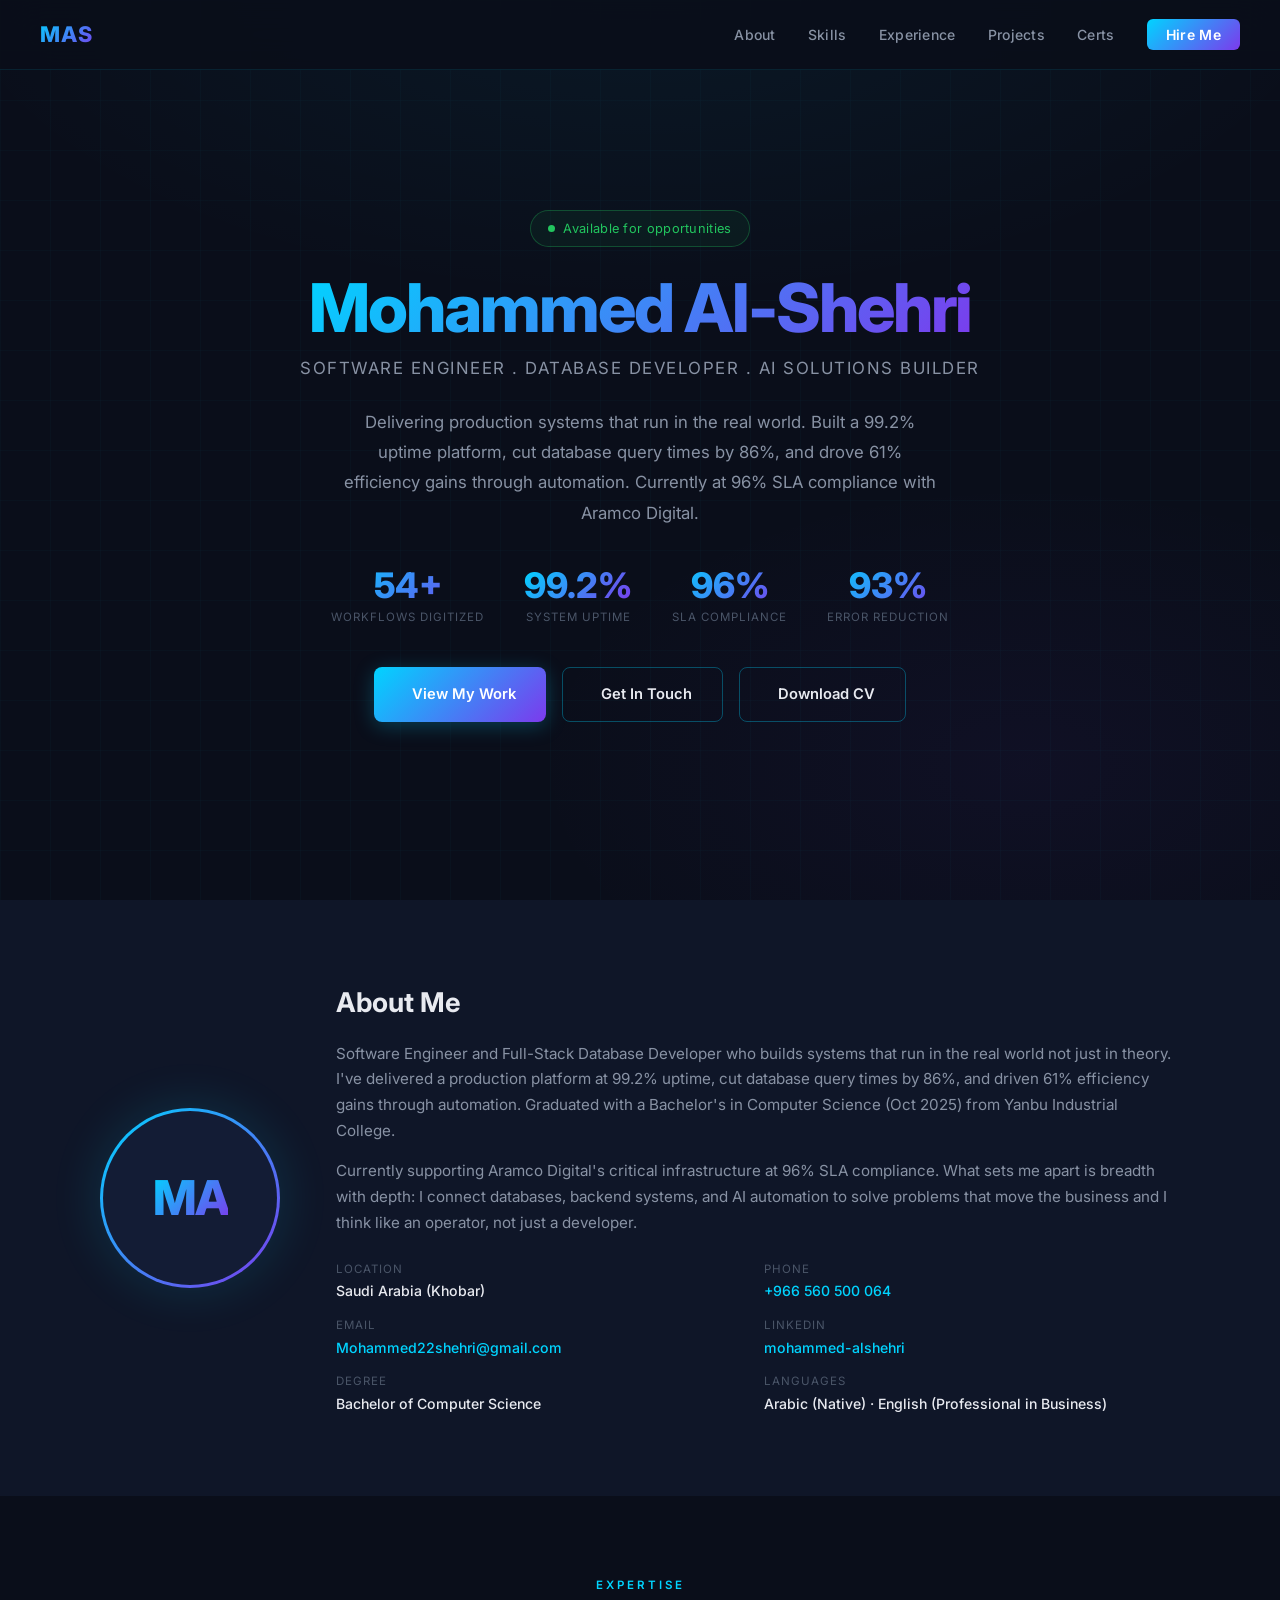
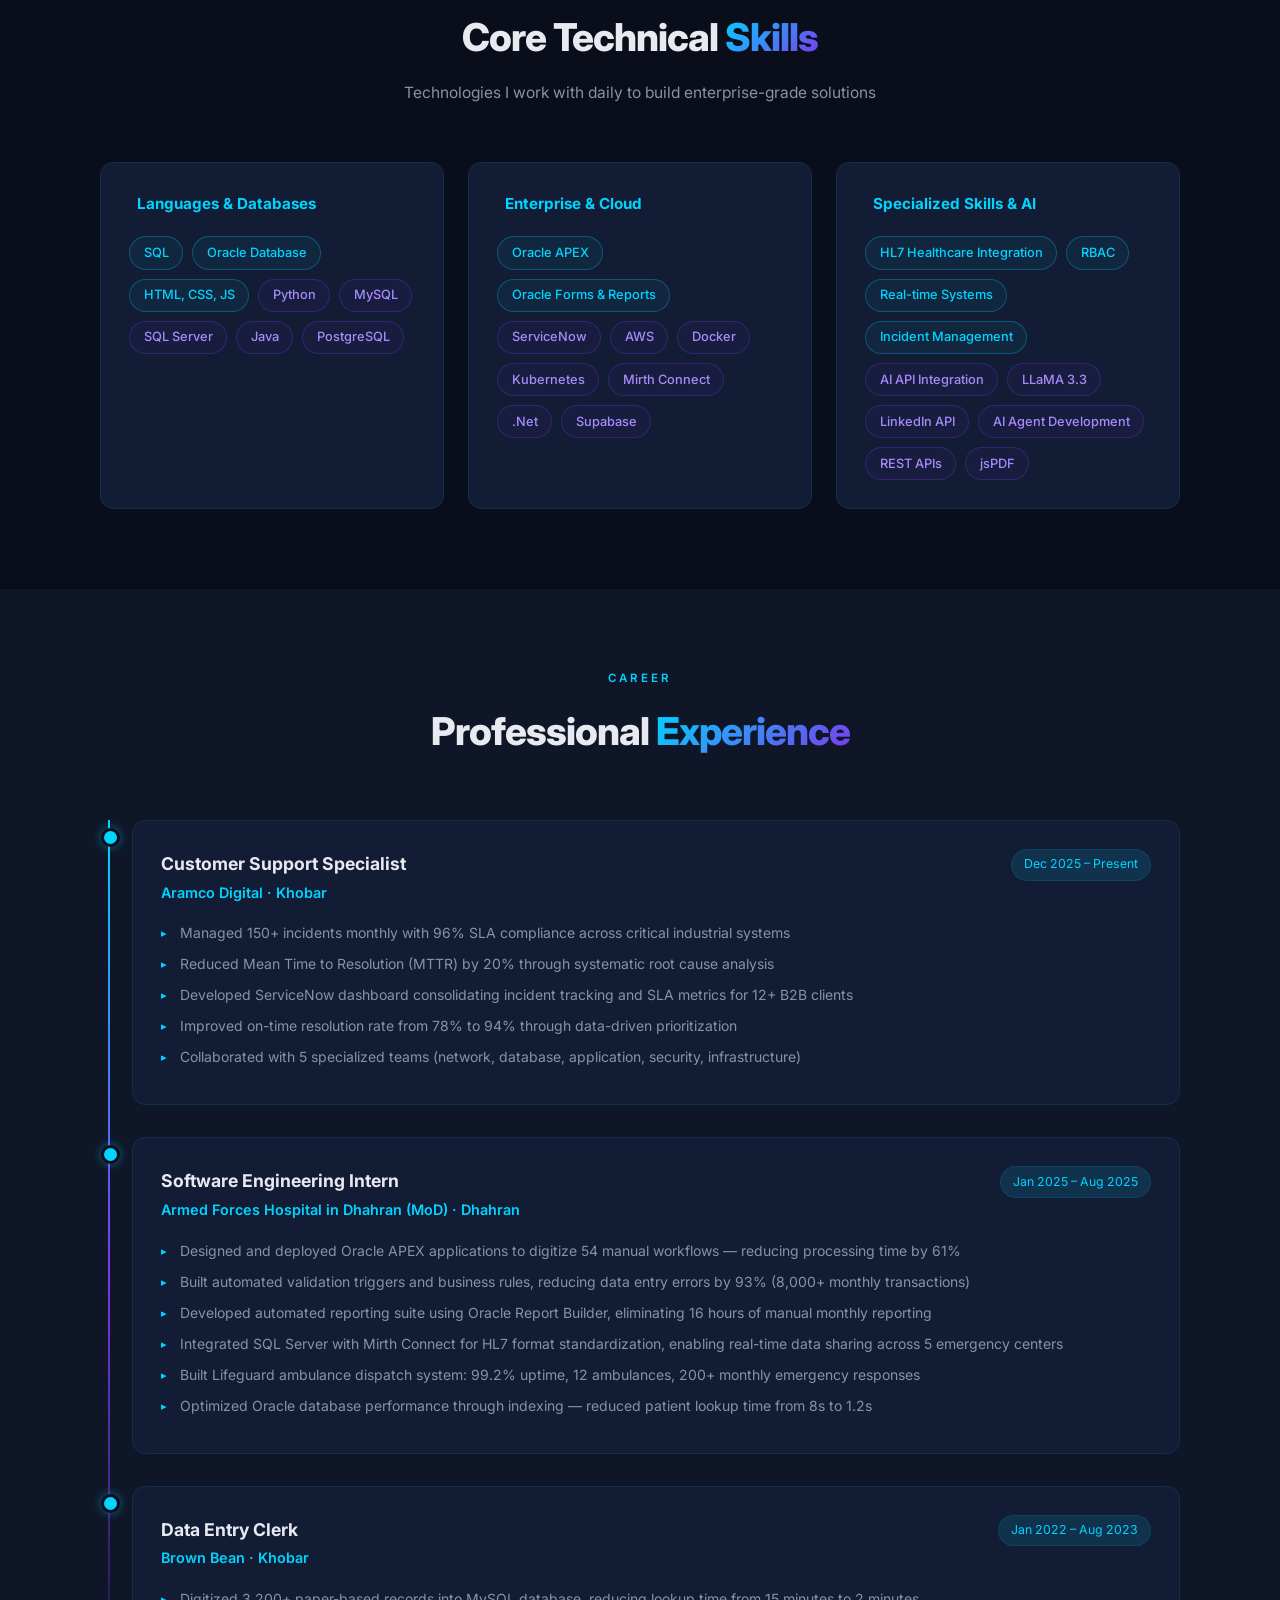
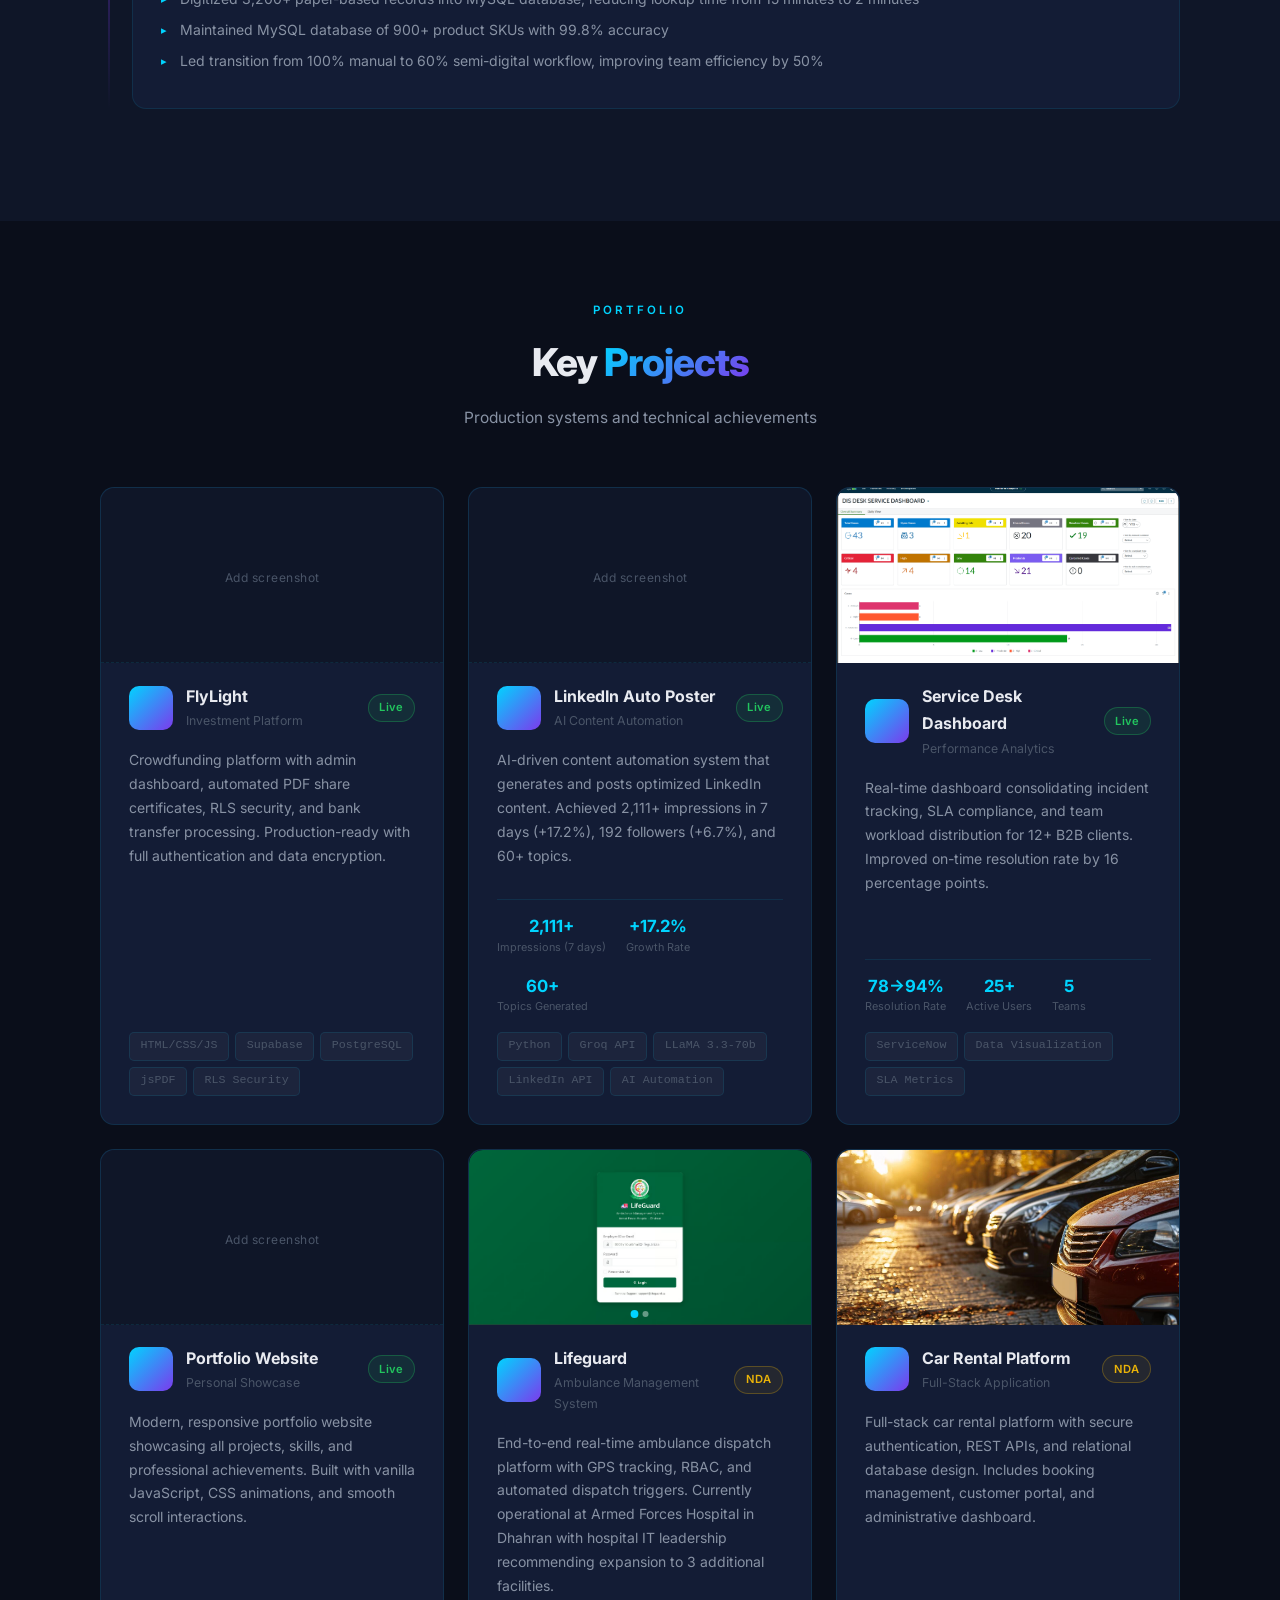
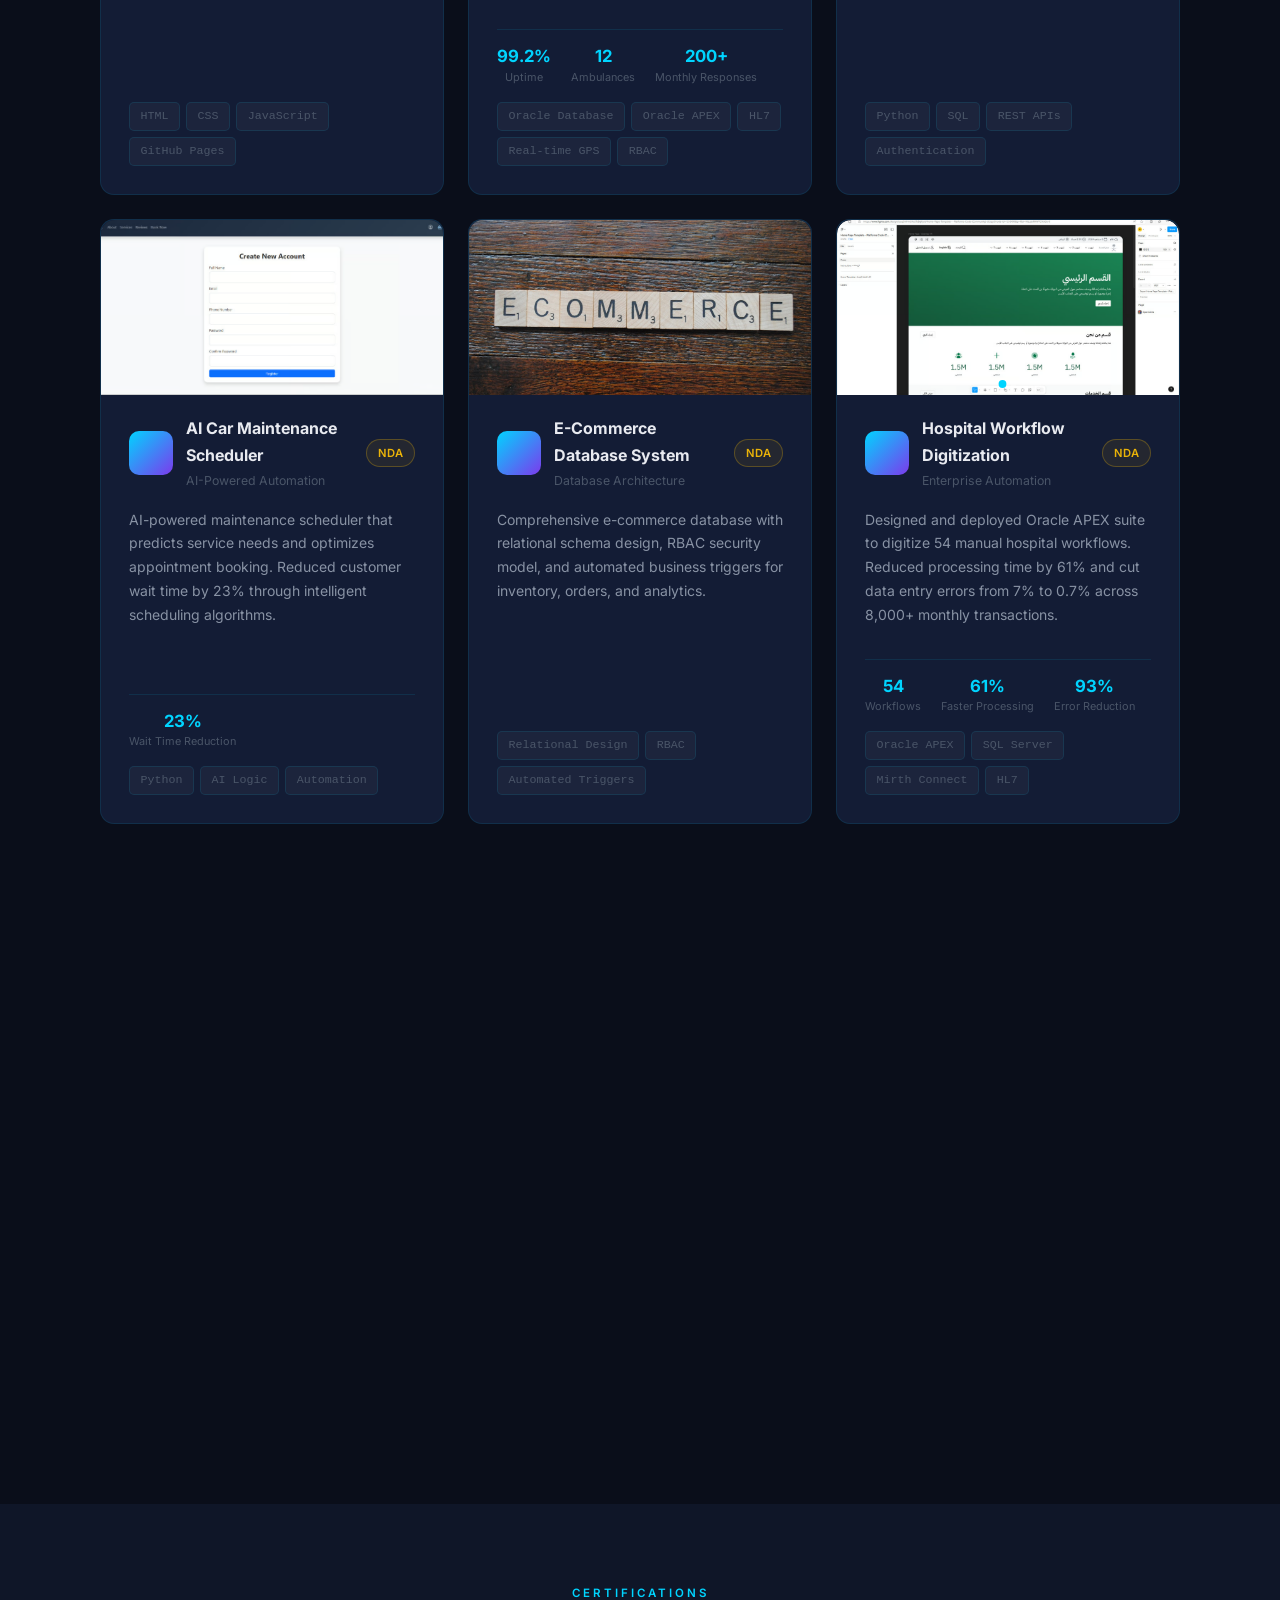
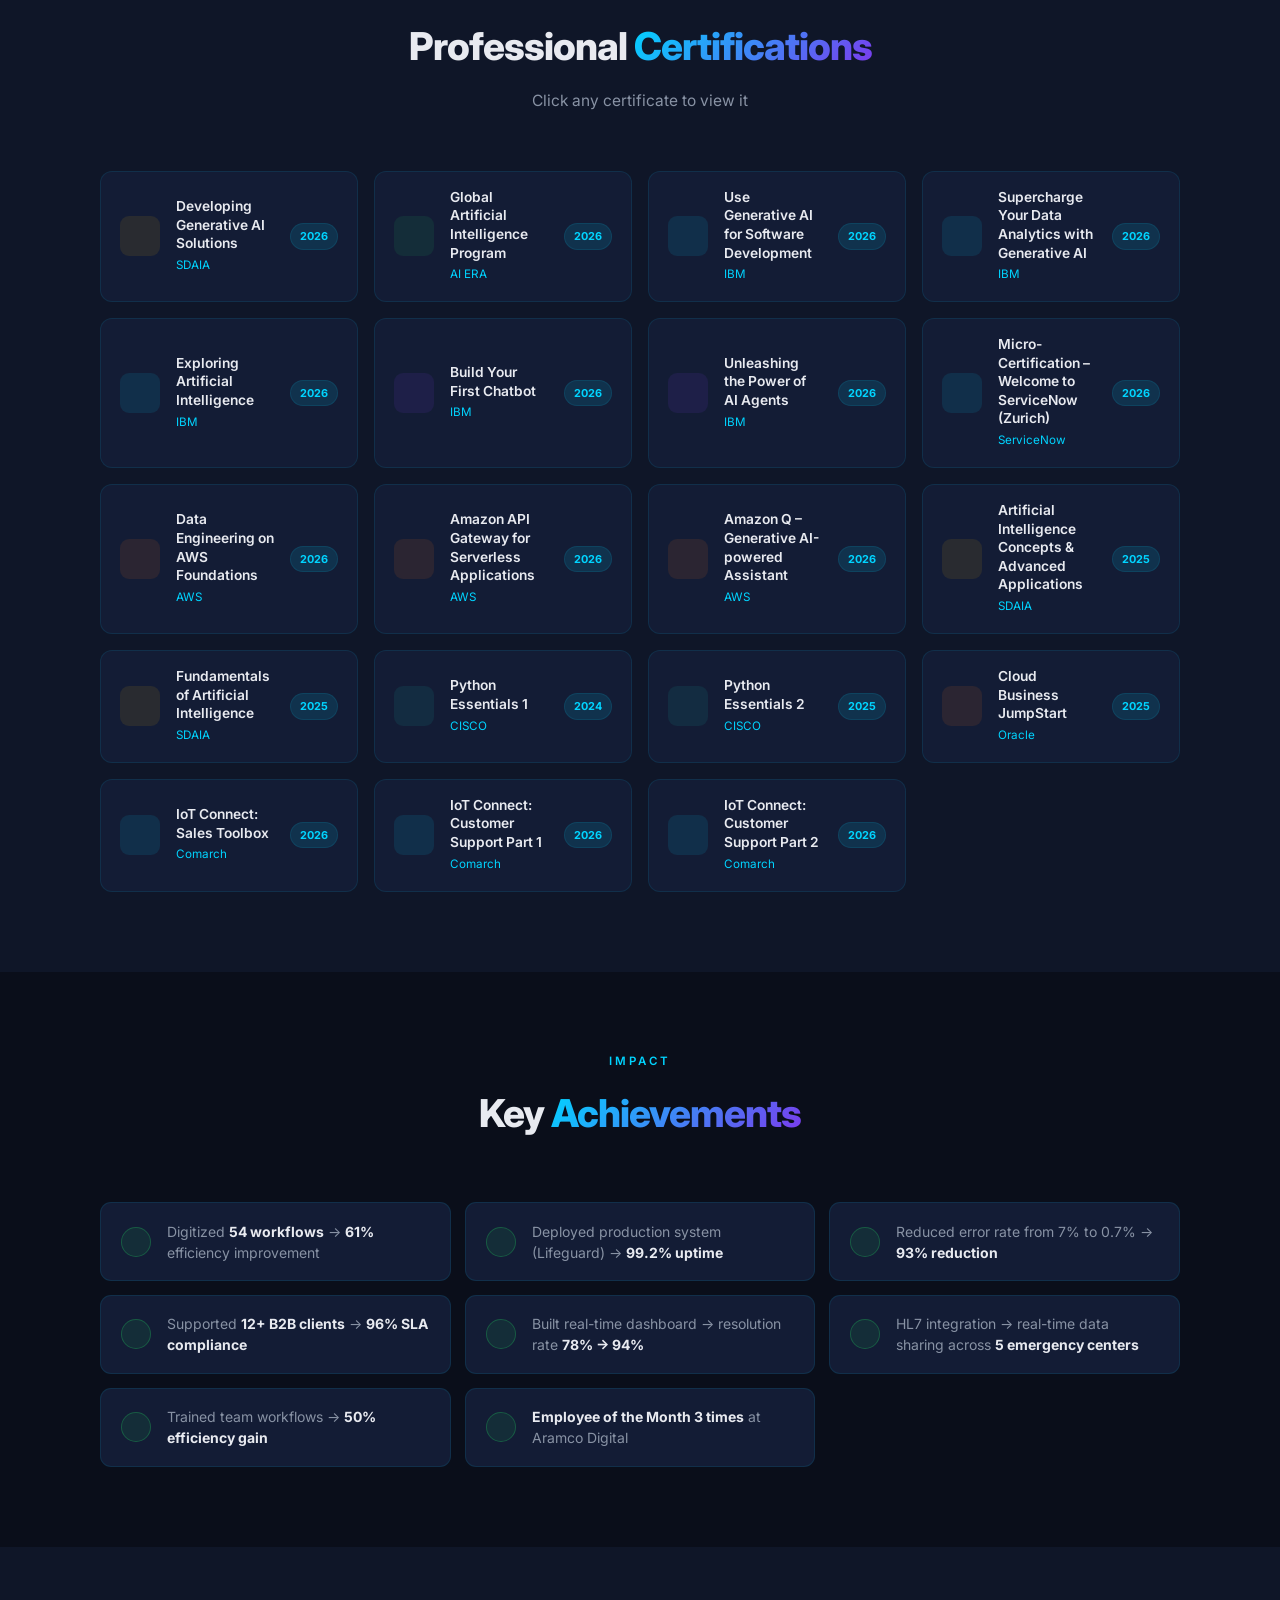
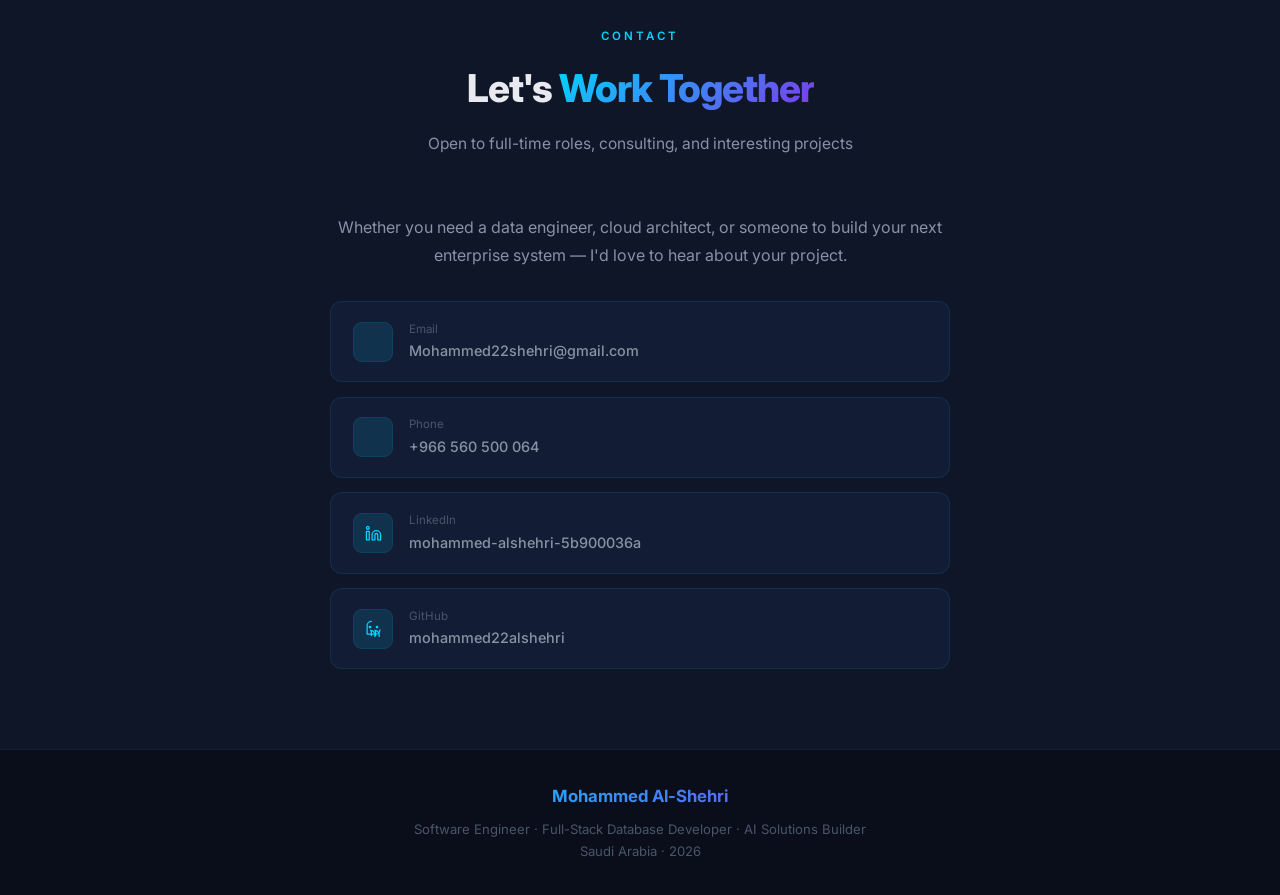
==== index.html @ 66ae87b2 "Add files via upload" ====
<!DOCTYPE html>
<html lang="en">
<head>
  <meta charset="UTF-8" />  
  <meta name="viewport" content="width=device-width, initial-scale=1" />
  <title>Mohammed Al-Shehri</title>
  <meta name="description" content="SOFTWARE ENGINEER & DATA SYSTEMS DEVELOPER, AI SOLUTIONS BUILDER, and enterprise automation. Based in Saudi Arabia." />
  <link rel="preconnect" href="https://fonts.googleapis.com" />
  <link rel="preconnect" href="https://fonts.gstatic.com" crossorigin />
  <link href="https://fonts.googleapis.com/css2?family=Inter:wght@400;500;600;700;800&display=swap" rel="stylesheet" />
  <link rel="stylesheet" href="style.css" />
</head>
<body>

<!-- ── Navigation ── -->
<nav>
  <span class="nav-logo">MAS</span>
  <ul class="nav-links">
    <li><a href="#about">About</a></li>
    <li><a href="#skills">Skills</a></li>
    <li><a href="#experience">Experience</a></li>
    <li><a href="#projects">Projects</a></li>
    <li><a href="#certifications">Certs</a></li>
    <li><a href="#contact" class="nav-cta">Hire Me</a></li>
  </ul>
  <div class="hamburger" aria-label="Menu">
    <span></span><span></span><span></span>
  </div>
</nav>

<!-- ── Hero ── -->
<section id="hero">
  <div class="hero-bg"></div>
  <div class="hero-grid"></div>
  <div class="hero-content">
    <div class="hero-badge">
      <span class="dot"></span>
      Available for opportunities
    </div>
    <h1 class="hero-name">Mohammed Al-Shehri</h1>
    <p class="hero-title">SOFTWARE ENGINEER . DATABASE DEVELOPER . AI SOLUTIONS BUILDER</p>
    <p class="hero-desc">
      Delivering production systems that run in the real world. Built a 99.2% uptime platform, cut database query times by 86%,
      and drove 61% efficiency gains through automation. Currently at 96% SLA compliance with Aramco Digital.
    </p>
    <div class="hero-stats">
      <div class="stat-item">
        <div class="stat-number" data-target="54" data-suffix="+">0</div>
        <div class="stat-label">Workflows Digitized</div>
      </div>
      <div class="stat-item">
        <div class="stat-number" data-target="99" data-suffix=".2%">0</div>
        <div class="stat-label">System Uptime</div>
      </div>
      <div class="stat-item">
        <div class="stat-number" data-target="96" data-suffix="%">0</div>
        <div class="stat-label">SLA Compliance</div>
      </div>
      <div class="stat-item">
        <div class="stat-number" data-target="93" data-suffix="%">0</div>
        <div class="stat-label">Error Reduction</div>
      </div>
    </div>
    <div class="hero-buttons">
      <a href="#projects" class="btn btn-primary">
        <i data-lucide="play"></i> View My Work
      </a>
      <a href="#contact" class="btn btn-secondary">
        <i data-lucide="mail"></i> Get In Touch
      </a>
      <a href="MOHAMMED_ABDULLAH_ALSHEHRI_CV.pdf" download class="btn btn-secondary">
        <i data-lucide="download"></i> Download CV
      </a>
    </div>
  </div>
</section>

<!-- ── About ── -->
<section id="about">
  <div class="container">
    <div class="about-grid fade-in">
      <div class="about-avatar">
        <div class="avatar-ring">
          <div class="avatar-inner">
            <span class="avatar-initials">MA</span>
          </div>
        </div>
      </div>
      <div class="about-text">
        <h3>About Me</h3>
        <p>
          Software Engineer and Full-Stack Database Developer who builds systems that run in the real world not just in theory.
          I've delivered a production platform at 99.2% uptime, cut database query times by 86%, and driven 61% efficiency gains through automation.
          Graduated with a Bachelor's in Computer Science (Oct 2025) from Yanbu Industrial College.
        </p>
        <p>
          Currently supporting Aramco Digital's critical infrastructure at 96% SLA compliance. What sets me apart is breadth with depth:
          I connect databases, backend systems, and AI automation to solve problems that move the business and I think like an operator, not just a developer.
        </p>
        <div class="about-info">
          <div class="info-item">
            <span class="info-label">Location</span>
            <span class="info-value">Saudi Arabia (Khobar)</span>
          </div>
          <div class="info-item">
            <span class="info-label">Phone</span>
            <span class="info-value"><a href="tel:+966560500064">+966 560 500 064</a></span>
          </div>
          <div class="info-item">
            <span class="info-label">Email</span>
            <span class="info-value"><a href="mailto:Mohammed22shehri@gmail.com">Mohammed22shehri@gmail.com</a></span>
          </div>
          <div class="info-item">
            <span class="info-label">LinkedIn</span>
            <span class="info-value">
              <a href="https://www.linkedin.com/in/mohammed-alshehri-5b900036a" target="_blank" rel="noopener">
                mohammed-alshehri
              </a>
            </span>
          </div>
          <div class="info-item">
            <span class="info-label">Degree</span>
            <span class="info-value">Bachelor of Computer Science</span>
          </div>
          <div class="info-item">
            <span class="info-label">Languages</span>
            <span class="info-value">Arabic (Native) · English (Professional in Business)</span>
          </div>
        </div>
      </div>
    </div>
  </div>
</section>

<!-- ── Skills ── -->
<section id="skills">
  <div class="container">
    <div class="section-header fade-in">
      <span class="section-tag">Expertise</span>
      <h2 class="section-title">Core Technical <span>Skills</span></h2>
      <p class="section-subtitle">Technologies I work with daily to build enterprise-grade solutions</p>
    </div>
    <div class="skills-grid">

      <div class="card fade-in">
        <div class="skill-category">
          <h4><i data-lucide="code-2"></i> Languages & Databases</h4>
          <div class="skill-tags">
            <span class="skill-tag advanced">SQL</span>
            <span class="skill-tag advanced">Oracle Database</span>
            <span class="skill-tag advanced">HTML, CSS, JS</span>
            <span class="skill-tag intermediate">Python</span>
            <span class="skill-tag intermediate">MySQL</span>
            <span class="skill-tag intermediate">SQL Server</span>
            <span class="skill-tag intermediate">Java</span>
            <span class="skill-tag intermediate">PostgreSQL</span>
          </div>
        </div>
      </div>

      <div class="card fade-in">
        <div class="skill-category">
          <h4><i data-lucide="cloud"></i> Enterprise & Cloud</h4>
          <div class="skill-tags">
            <span class="skill-tag advanced">Oracle APEX</span>
            <span class="skill-tag advanced">Oracle Forms & Reports</span>
            <span class="skill-tag intermediate">ServiceNow</span>
            <span class="skill-tag intermediate">AWS</span>
            <span class="skill-tag intermediate">Docker</span>
            <span class="skill-tag intermediate">Kubernetes</span>
            <span class="skill-tag intermediate">Mirth Connect</span>
            <span class="skill-tag intermediate">.Net</span>
            <span class="skill-tag intermediate">Supabase</span>
          </div>
        </div>
      </div>

      <div class="card fade-in">
        <div class="skill-category">
          <h4><i data-lucide="cpu"></i> Specialized Skills & AI</h4>
          <div class="skill-tags">
            <span class="skill-tag advanced">HL7 Healthcare Integration</span>
            <span class="skill-tag advanced">RBAC</span>
            <span class="skill-tag advanced">Real-time Systems</span>
            <span class="skill-tag advanced">Incident Management</span>
            <span class="skill-tag intermediate">AI API Integration</span>
            <span class="skill-tag intermediate">LLaMA 3.3</span>
            <span class="skill-tag intermediate">LinkedIn API</span>
            <span class="skill-tag intermediate">AI Agent Development</span>
            <span class="skill-tag intermediate">REST APIs</span>
            <span class="skill-tag intermediate">jsPDF</span>
          </div>
        </div>
      </div>

    </div>
  </div>
</section>

<!-- ── Experience ── -->
<section id="experience">
  <div class="container">
    <div class="section-header fade-in">
      <span class="section-tag">Career</span>
      <h2 class="section-title">Professional <span>Experience</span></h2>
    </div>
    <div class="timeline">

      <div class="timeline-item card fade-in">
        <div class="job-header">
          <div>
            <div class="job-title">Customer Support Specialist</div>
            <div class="job-company">Aramco Digital · Khobar</div>
          </div>
          <span class="job-period">Dec 2025 – Present</span>
        </div>
        <ul class="job-bullets">
          <li>Managed 150+ incidents monthly with 96% SLA compliance across critical industrial systems</li>
          <li>Reduced Mean Time to Resolution (MTTR) by 20% through systematic root cause analysis</li>
          <li>Developed ServiceNow dashboard consolidating incident tracking and SLA metrics for 12+ B2B clients</li>
          <li>Improved on-time resolution rate from 78% to 94% through data-driven prioritization</li>
          <li>Collaborated with 5 specialized teams (network, database, application, security, infrastructure)</li>
        </ul>
      </div>

      <div class="timeline-item card fade-in">
        <div class="job-header">
          <div>
            <div class="job-title">Software Engineering Intern</div>
            <div class="job-company">Armed Forces Hospital in Dhahran (MoD) · Dhahran</div>
          </div>
          <span class="job-period">Jan 2025 – Aug 2025</span>
        </div>
        <ul class="job-bullets">
          <li>Designed and deployed Oracle APEX applications to digitize 54 manual workflows — reducing processing time by 61%</li>
          <li>Built automated validation triggers and business rules, reducing data entry errors by 93% (8,000+ monthly transactions)</li>
          <li>Developed automated reporting suite using Oracle Report Builder, eliminating 16 hours of manual monthly reporting</li>
          <li>Integrated SQL Server with Mirth Connect for HL7 format standardization, enabling real-time data sharing across 5 emergency centers</li>
          <li>Built Lifeguard ambulance dispatch system: 99.2% uptime, 12 ambulances, 200+ monthly emergency responses</li>
          <li>Optimized Oracle database performance through indexing — reduced patient lookup time from 8s to 1.2s</li>
        </ul>
      </div>

      <div class="timeline-item card fade-in">
        <div class="job-header">
          <div>
            <div class="job-title">Data Entry Clerk</div>
            <div class="job-company">Brown Bean · Khobar</div>
          </div>
          <span class="job-period">Jan 2022 – Aug 2023</span>
        </div>
        <ul class="job-bullets">
          <li>Digitized 3,200+ paper-based records into MySQL database, reducing lookup time from 15 minutes to 2 minutes</li>
          <li>Maintained MySQL database of 900+ product SKUs with 99.8% accuracy</li>
          <li>Led transition from 100% manual to 60% semi-digital workflow, improving team efficiency by 50%</li>
        </ul>
      </div>

    </div>
  </div>
</section>

<!-- ── Projects ── -->
<section id="projects">
  <div class="container">
    <div class="section-header fade-in">
      <span class="section-tag">Portfolio</span>
      <h2 class="section-title">Key <span>Projects</span></h2>
      <p class="section-subtitle">Production systems and technical achievements</p>
    </div>
    <div class="projects-grid">

      <div class="card project-card fade-in">
        <div class="project-img-area" data-img="images/projects/flylight.jpg" data-title="FlyLight – Investment Platform">
          <img src="images/projects/flylight.jpg" alt="FlyLight Platform" class="project-img" onerror="this.style.display='none'" />
          <div class="project-img-placeholder"><i data-lucide="image"></i><span>Add screenshot</span></div>
        </div>
        <div class="project-header">
          <div class="project-icon">
            <i data-lucide="trending-up"></i>
          </div>
          <div>
            <div class="project-name">FlyLight</div>
            <div class="project-sub">Investment Platform</div>
          </div>
          <span class="project-status status-live">Live</span>
        </div>
        <p class="project-desc">
          Crowdfunding platform with admin dashboard, automated PDF share certificates, RLS security,
          and bank transfer processing. Production-ready with full authentication and data encryption.
        </p>
        <div class="project-tech" style="margin-top:auto;padding-top:1rem">
          <span class="tech-tag">HTML/CSS/JS</span>
          <span class="tech-tag">Supabase</span>
          <span class="tech-tag">PostgreSQL</span>
          <span class="tech-tag">jsPDF</span>
          <span class="tech-tag">RLS Security</span>
        </div>
      </div>

      <div class="card project-card fade-in">
        <div class="project-img-area" data-img="images/projects/linkedin-poster.jpg" data-title="LinkedIn Auto Poster">
          <img src="images/projects/linkedin-poster.jpg" alt="LinkedIn Auto Poster" class="project-img" onerror="this.style.display='none'" />
          <div class="project-img-placeholder"><i data-lucide="image"></i><span>Add screenshot</span></div>
        </div>
        <div class="project-header">
          <div class="project-icon">
            <i data-lucide="zap"></i>
          </div>
          <div>
            <div class="project-name">LinkedIn Auto Poster</div>
            <div class="project-sub">AI Content Automation</div>
          </div>
          <span class="project-status status-live">Live</span>
        </div>
        <p class="project-desc">
          AI-driven content automation system that generates and posts optimized LinkedIn content.
          Achieved 2,111+ impressions in 7 days (+17.2%), 192 followers (+6.7%), and 60+ topics.
        </p>
        <div class="project-metrics">
          <div class="metric">
            <div class="metric-value">2,111+</div>
            <div class="metric-label">Impressions (7 days)</div>
          </div>
          <div class="metric">
            <div class="metric-value">+17.2%</div>
            <div class="metric-label">Growth Rate</div>
          </div>
          <div class="metric">
            <div class="metric-value">60+</div>
            <div class="metric-label">Topics Generated</div>
          </div>
        </div>
        <div class="project-tech">
          <span class="tech-tag">Python</span>
          <span class="tech-tag">Groq API</span>
          <span class="tech-tag">LLaMA 3.3-70b</span>
          <span class="tech-tag">LinkedIn API</span>
          <span class="tech-tag">AI Automation</span>
        </div>
      </div>

      <div class="card project-card fade-in">
        <div class="project-img-area" data-img="images/projects/servicenow.a83e1895.png" data-title="Service Desk Dashboard – Performance Analytics">
          <img src="images/projects/servicenow.a83e1895.png" alt="Service Desk Dashboard" class="project-img" onerror="this.style.display='none'" />
          <div class="project-img-placeholder"><i data-lucide="image"></i><span>Add screenshot</span></div>
        </div>
        <div class="project-header">
          <div class="project-icon">
            <i data-lucide="bar-chart-2"></i>
          </div>
          <div>
            <div class="project-name">Service Desk Dashboard</div>
            <div class="project-sub">Performance Analytics</div>
          </div>
          <span class="project-status status-live">Live</span>
        </div>
        <p class="project-desc">
          Real-time dashboard consolidating incident tracking, SLA compliance, and team workload
          distribution for 12+ B2B clients. Improved on-time resolution rate by 16 percentage points.
        </p>
        <div class="project-metrics">
          <div class="metric">
            <div class="metric-value">78→94%</div>
            <div class="metric-label">Resolution Rate</div>
          </div>
          <div class="metric">
            <div class="metric-value">25+</div>
            <div class="metric-label">Active Users</div>
          </div>
          <div class="metric">
            <div class="metric-value">5</div>
            <div class="metric-label">Teams</div>
          </div>
        </div>
        <div class="project-tech">
          <span class="tech-tag">ServiceNow</span>
          <span class="tech-tag">Data Visualization</span>
          <span class="tech-tag">SLA Metrics</span>
        </div>
      </div>

      <div class="card project-card fade-in">
        <div class="project-img-area" data-img="images/projects/portfolio.jpg" data-title="Portfolio Website">
          <img src="images/projects/portfolio.jpg" alt="Portfolio Website" class="project-img" onerror="this.style.display='none'" />
          <div class="project-img-placeholder"><i data-lucide="image"></i><span>Add screenshot</span></div>
        </div>
        <div class="project-header">
          <div class="project-icon">
            <i data-lucide="globe"></i>
          </div>
          <div>
            <div class="project-name">Portfolio Website</div>
            <div class="project-sub">Personal Showcase</div>
          </div>
          <span class="project-status status-live">Live</span>
        </div>
        <p class="project-desc">
          Modern, responsive portfolio website showcasing all projects, skills, and professional achievements.
          Built with vanilla JavaScript, CSS animations, and smooth scroll interactions.
        </p>
        <div class="project-tech" style="margin-top:auto;padding-top:1rem">
          <span class="tech-tag">HTML</span>
          <span class="tech-tag">CSS</span>
          <span class="tech-tag">JavaScript</span>
          <span class="tech-tag">GitHub Pages</span>
        </div>
      </div>

      <div class="card project-card fade-in">
  <div class="project-img-area" data-title="Lifeguard – Ambulance Management System">
    <div class="custom-carousel">
      <div class="cc-track">
        <div class="cc-slide active"><img src="images/projects/1.1.25841b19.png" class="project-img" alt="Lifeguard Screenshot 1" /></div>
        <div class="cc-slide"><img src="images/projects/1.2.7652b77e.png" class="project-img" alt="Lifeguard Screenshot 2" /></div>
      </div>
      <button class="cc-btn cc-prev"><i data-lucide="chevron-left"></i></button>
      <button class="cc-btn cc-next"><i data-lucide="chevron-right"></i></button>
      <div class="cc-dots">
        <button class="cc-dot active"></button>
        <button class="cc-dot"></button>
      </div>
    </div>
    <div class="project-img-placeholder"><i data-lucide="image"></i><span>Add screenshot</span></div>
  </div>
  
  <div class="project-header">
    <div class="project-icon">
      <i data-lucide="activity"></i>
    </div>
    <div>
      <div class="project-name">Lifeguard</div>
      <div class="project-sub">Ambulance Management System</div>
    </div>
    <span class="project-status status-nda">NDA</span>
  </div>
  <p class="project-desc">
          End-to-end real-time ambulance dispatch platform with GPS tracking, RBAC, and automated
          dispatch triggers. Currently operational at Armed Forces Hospital in Dhahran with
          hospital IT leadership recommending expansion to 3 additional facilities.
        </p>
        <div class="project-metrics">
          <div class="metric">
            <div class="metric-value">99.2%</div>
            <div class="metric-label">Uptime</div>
          </div>
          <div class="metric">
            <div class="metric-value">12</div>
            <div class="metric-label">Ambulances</div>
          </div>
          <div class="metric">
            <div class="metric-value">200+</div>
            <div class="metric-label">Monthly Responses</div>
          </div>
        </div>
        <div class="project-tech">
          <span class="tech-tag">Oracle Database</span>
          <span class="tech-tag">Oracle APEX</span>
          <span class="tech-tag">HL7</span>
          <span class="tech-tag">Real-time GPS</span>
          <span class="tech-tag">RBAC</span>
        </div>
      </div>

      <div class="card project-card fade-in">
        <div class="project-img-area" data-img="images/projects/Car-Rentel.jpg" data-title="Car Rental Platform – Full-Stack Application">
          <img src="images/projects/Car-Rentel.jpg" alt="Car Rental Platform" class="project-img" onerror="this.style.display='none'" />
          <div class="project-img-placeholder"><i data-lucide="image"></i><span>Add screenshot</span></div>
        </div>
        <div class="project-header">
          <div class="project-icon">
            <i data-lucide="car"></i>
          </div>
          <div>
            <div class="project-name">Car Rental Platform</div>
            <div class="project-sub">Full-Stack Application</div>
          </div>
          <span class="project-status status-nda">NDA</span>
        </div>
        <p class="project-desc">
          Full-stack car rental platform with secure authentication, REST APIs, and relational
          database design. Includes booking management, customer portal, and administrative dashboard.
        </p>
        <div class="project-tech" style="margin-top:auto;padding-top:1rem">
          <span class="tech-tag">Python</span>
          <span class="tech-tag">SQL</span>
          <span class="tech-tag">REST APIs</span>
          <span class="tech-tag">Authentication</span>
        </div>
      </div>

      <div class="card project-card fade-in">
        <div class="project-img-area" data-img="images/projects/2.1.12d91260.png" data-title="AI Car Maintenance Scheduler – AI-Powered Automation">
          <img src="images/projects/2.1.12d91260.png" alt="AI Maintenance Scheduler" class="project-img" onerror="this.style.display='none'" />
          <div class="project-img-placeholder"><i data-lucide="image"></i><span>Add screenshot</span></div>
        </div>
        <div class="project-header">
          <div class="project-icon">
            <i data-lucide="bot"></i>
          </div>
          <div>
            <div class="project-name">AI Car Maintenance Scheduler</div>
            <div class="project-sub">AI-Powered Automation</div>
          </div>
          <span class="project-status status-nda">NDA</span>
        </div>
        <p class="project-desc">
          AI-powered maintenance scheduler that predicts service needs and optimizes appointment
          booking. Reduced customer wait time by 23% through intelligent scheduling algorithms.
        </p>
        <div class="project-metrics">
          <div class="metric">
            <div class="metric-value">23%</div>
            <div class="metric-label">Wait Time Reduction</div>
          </div>
        </div>
        <div class="project-tech">
          <span class="tech-tag">Python</span>
          <span class="tech-tag">AI Logic</span>
          <span class="tech-tag">Automation</span>
        </div>
      </div>

      <div class="card project-card fade-in">
        <div class="project-img-area" data-img="images/projects/photo-1657812159103-1b2a52a7f5e8.jpg" data-title="E-Commerce Database System – Database Architecture">
          <img src="images/projects/photo-1657812159103-1b2a52a7f5e8.jpg" alt="E-Commerce Database" class="project-img" onerror="this.style.display='none'" />
          <div class="project-img-placeholder"><i data-lucide="image"></i><span>Add screenshot</span></div>
        </div>
        <div class="project-header">
          <div class="project-icon">
            <i data-lucide="shopping-cart"></i>
          </div>
          <div>
            <div class="project-name">E-Commerce Database System</div>
            <div class="project-sub">Database Architecture</div>
          </div>
          <span class="project-status status-nda">NDA</span>
        </div>
        <p class="project-desc">
          Comprehensive e-commerce database with relational schema design, RBAC security model,
          and automated business triggers for inventory, orders, and analytics.
        </p>
        <div class="project-tech" style="margin-top:auto;padding-top:1rem">
          <span class="tech-tag">Relational Design</span>
          <span class="tech-tag">RBAC</span>
          <span class="tech-tag">Automated Triggers</span>
        </div>
      </div>

    <div class="card project-card fade-in">
  <div class="project-img-area" data-title="Hospital Workflow Digitization – Enterprise Automation">
    <div class="custom-carousel">
      <div class="cc-track">
        <div class="cc-slide active"><img src="images/projects/3.1.4cc5a26f.png" class="project-img" alt="Hospital Workflow 1" /></div>
        <div class="cc-slide"><img src="images/projects/3.2.47140146.png" class="project-img" alt="Hospital Workflow 2" /></div>
      </div>
      <button class="cc-btn cc-prev"><i data-lucide="chevron-left"></i></button>
      <button class="cc-btn cc-next"><i data-lucide="chevron-right"></i></button>
      <div class="cc-dots">
        <button class="cc-dot active"></button>
        <button class="cc-dot"></button>
      </div>
    </div>
    <div class="project-img-placeholder"><i data-lucide="image"></i><span>Add screenshot</span></div>
  </div>
  
  <div class="project-header">
    <div class="project-icon">
      <i data-lucide="building-2"></i>
    </div>
    <div>
      <div class="project-name">Hospital Workflow Digitization</div>
      <div class="project-sub">Enterprise Automation</div>
    </div>
    <span class="project-status status-nda">NDA</span>
  </div>
  
  <p class="project-desc">
    Designed and deployed Oracle APEX suite to digitize 54 manual hospital workflows.
    Reduced processing time by 61% and cut data entry errors from 7% to 0.7% across
    8,000+ monthly transactions.
  </p>
  
  <div class="project-metrics">
    <div class="metric">
      <div class="metric-value">54</div>
      <div class="metric-label">Workflows</div>
    </div>
    <div class="metric">
      <div class="metric-value">61%</div>
      <div class="metric-label">Faster Processing</div>
    </div>
    <div class="metric">
      <div class="metric-value">93%</div>
      <div class="metric-label">Error Reduction</div>
    </div>
  </div>
  
  <div class="project-tech">
    <span class="tech-tag">Oracle APEX</span>
    <span class="tech-tag">SQL Server</span>
    <span class="tech-tag">Mirth Connect</span>
    <span class="tech-tag">HL7</span>
  </div>
</div>

    </div>
  </div>
</section>

<!-- ── Education ── -->
<section id="education">
  <div class="container">
    <div class="section-header fade-in">
      <span class="section-tag">Education</span>
      <h2 class="section-title">Academic <span>Background</span></h2>
    </div>
    <div class="card fade-in edu-card">
      <div class="edu-header">
        <div class="edu-icon">
          <i data-lucide="graduation-cap"></i>
        </div>
        <div>
          <div class="edu-title">Bachelor of Computer Science</div>
          <div class="edu-school">Yanbu Industrial College</div>
          <div class="edu-date">Yanbu · Graduated October 2025</div>
        </div>
      </div>
      <div class="edu-courses">
        <div class="edu-courses-label">Relevant Coursework</div>
        <div class="skill-tags">
          <span class="skill-tag">Database Design</span>
          <span class="skill-tag">Software Engineering</span>
          <span class="skill-tag">Data Structures & Algorithms</span>
          <span class="skill-tag">Cloud Computing</span>
        </div>
      </div>
    </div>
  </div>
</section>

<!-- ── Certifications ── -->
<section id="certifications">
  <div class="container">
    <div class="section-header fade-in">
      <span class="section-tag">Certifications</span>
      <h2 class="section-title">Professional <span>Certifications</span></h2>
      <p class="section-subtitle">Click any certificate to view it</p>
    </div>
    <div class="cert-grid">

      <div class="cert-item fade-in" data-img="images/certs/sdaia-gen-ai.jpg" data-title="Developing Generative AI Solutions" data-issuer="SDAIA · 2026">
        <div class="cert-icon cert-yellow"><i data-lucide="sparkles"></i></div>
        <div class="cert-body">
          <div class="cert-name">Developing Generative AI Solutions</div>
          <div class="cert-issuer">SDAIA</div>
        </div>
        <span class="cert-year">2026</span>
      </div>

      <div class="cert-item fade-in" data-img="images/certs/ai-era.jpg" data-title="Global Artificial Intelligence Program" data-issuer="AI ERA · 2026">
        <div class="cert-icon cert-green"><i data-lucide="globe"></i></div>
        <div class="cert-body">
          <div class="cert-name">Global Artificial Intelligence Program</div>
          <div class="cert-issuer">AI ERA</div>
        </div>
        <span class="cert-year">2026</span>
      </div>

      <div class="cert-item fade-in" data-img="images/certs/ibm-gen-ai-dev.jpg" data-title="Use Generative AI for Software Development" data-issuer="IBM · 2026">
        <div class="cert-icon cert-blue"><i data-lucide="cpu"></i></div>
        <div class="cert-body">
          <div class="cert-name">Use Generative AI for Software Development</div>
          <div class="cert-issuer">IBM</div>
        </div>
        <span class="cert-year">2026</span>
      </div>

      <div class="cert-item fade-in" data-img="images/certs/ibm-data-analytics.jpg" data-title="Supercharge Your Data Analytics with Generative AI" data-issuer="IBM · 2026">
        <div class="cert-icon cert-blue"><i data-lucide="bar-chart-2"></i></div>
        <div class="cert-body">
          <div class="cert-name">Supercharge Your Data Analytics with Generative AI</div>
          <div class="cert-issuer">IBM</div>
        </div>
        <span class="cert-year">2026</span>
      </div>

      <div class="cert-item fade-in" data-img="images/certs/ibm-exploring-ai.jpg" data-title="Exploring Artificial Intelligence" data-issuer="IBM · 2026">
        <div class="cert-icon cert-blue"><i data-lucide="compass"></i></div>
        <div class="cert-body">
          <div class="cert-name">Exploring Artificial Intelligence</div>
          <div class="cert-issuer">IBM</div>
        </div>
        <span class="cert-year">2026</span>
      </div>

      <div class="cert-item fade-in" data-img="images/certs/ibm-chatbot.jpg" data-title="Build Your First Chatbot" data-issuer="IBM · 2026">
        <div class="cert-icon cert-purple"><i data-lucide="message-square"></i></div>
        <div class="cert-body">
          <div class="cert-name">Build Your First Chatbot</div>
          <div class="cert-issuer">IBM</div>
        </div>
        <span class="cert-year">2026</span>
      </div>

      <div class="cert-item fade-in" data-img="images/certs/ibm-ai-agents.jpg" data-title="Unleashing the Power of AI Agents" data-issuer="IBM · 2026">
        <div class="cert-icon cert-purple"><i data-lucide="bot"></i></div>
        <div class="cert-body">
          <div class="cert-name">Unleashing the Power of AI Agents</div>
          <div class="cert-issuer">IBM</div>
        </div>
        <span class="cert-year">2026</span>
      </div>

      <div class="cert-item fade-in" data-img="images/certs/servicenow.jpg" data-title="Welcome to ServiceNow (Zurich)" data-issuer="ServiceNow · 2026">
        <div class="cert-icon cert-blue"><i data-lucide="headphones"></i></div>
        <div class="cert-body">
          <div class="cert-name">Micro-Certification – Welcome to ServiceNow (Zurich)</div>
          <div class="cert-issuer">ServiceNow</div>
        </div>
        <span class="cert-year">2026</span>
      </div>

      <div class="cert-item fade-in" data-img="images/certs/aws-data-eng.jpg" data-title="Data Engineering on AWS Foundations" data-issuer="AWS · 2026">
        <div class="cert-icon cert-orange"><i data-lucide="database"></i></div>
        <div class="cert-body">
          <div class="cert-name">Data Engineering on AWS Foundations</div>
          <div class="cert-issuer">AWS</div>
        </div>
        <span class="cert-year">2026</span>
      </div>

      <div class="cert-item fade-in" data-img="images/certs/aws-api-gateway.jpg" data-title="Amazon API Gateway for Serverless Applications" data-issuer="AWS · 2026">
        <div class="cert-icon cert-orange"><i data-lucide="zap"></i></div>
        <div class="cert-body">
          <div class="cert-name">Amazon API Gateway for Serverless Applications</div>
          <div class="cert-issuer">AWS</div>
        </div>
        <span class="cert-year">2026</span>
      </div>

      <div class="cert-item fade-in" data-img="images/certs/aws-amazon-q.jpg" data-title="Amazon Q – Generative AI-powered Assistant" data-issuer="AWS · 2026">
        <div class="cert-icon cert-orange"><i data-lucide="search"></i></div>
        <div class="cert-body">
          <div class="cert-name">Amazon Q – Generative AI-powered Assistant</div>
          <div class="cert-issuer">AWS</div>
        </div>
        <span class="cert-year">2026</span>
      </div>

      <div class="cert-item fade-in" data-img="images/certs/sdaia-advanced.jpg" data-title="Artificial Intelligence Concepts & Advanced Applications" data-issuer="SDAIA · 2025">
        <div class="cert-icon cert-yellow"><i data-lucide="cpu"></i></div>
        <div class="cert-body">
          <div class="cert-name">Artificial Intelligence Concepts & Advanced Applications</div>
          <div class="cert-issuer">SDAIA</div>
        </div>
        <span class="cert-year">2025</span>
      </div>

      <div class="cert-item fade-in" data-img="images/certs/sdaia-fundamentals.jpg" data-title="Fundamentals of Artificial Intelligence" data-issuer="SDAIA · 2025">
        <div class="cert-icon cert-yellow"><i data-lucide="brain"></i></div>
        <div class="cert-body">
          <div class="cert-name">Fundamentals of Artificial Intelligence</div>
          <div class="cert-issuer">SDAIA</div>
        </div>
        <span class="cert-year">2025</span>
      </div>

      <div class="cert-item fade-in" data-img="images/certs/Python1.jpg" data-title="Python Essentials 1" data-issuer="CISCO · 2024">
        <div class="cert-icon cert-teal"><i data-lucide="terminal"></i></div>
        <div class="cert-body">
          <div class="cert-name">Python Essentials 1</div>
          <div class="cert-issuer">CISCO</div>
        </div>
        <span class="cert-year">2024</span>
      </div>

      <div class="cert-item fade-in" data-img="images/certs/Python2.jpg" data-title="Python Essentials 2" data-issuer="CISCO · 2025">
        <div class="cert-icon cert-teal"><i data-lucide="terminal"></i></div>
        <div class="cert-body">
          <div class="cert-name">Python Essentials 2</div>
          <div class="cert-issuer">CISCO</div>
        </div>
        <span class="cert-year">2025</span>
      </div>

      <div class="cert-item fade-in" data-img="images/certs/oracle-cloud.jpg" data-title="Cloud Business JumpStart" data-issuer="Oracle · 2025">
        <div class="cert-icon cert-orange"><i data-lucide="cloud"></i></div>
        <div class="cert-body">
          <div class="cert-name">Cloud Business JumpStart</div>
          <div class="cert-issuer">Oracle</div>
        </div>
        <span class="cert-year">2025</span>
      </div>

      <div class="cert-item fade-in" data-img="images/certs/comarch-iot1.jpg" data-title="IoT Connect: Sales Toolbox" data-issuer="Comarch · 2026">
        <div class="cert-icon cert-blue"><i data-lucide="cpu"></i></div>
        <div class="cert-body">
          <div class="cert-name">IoT Connect: Sales Toolbox</div>
          <div class="cert-issuer">Comarch</div>
        </div>
        <span class="cert-year">2026</span>
      </div>

      <div class="cert-item fade-in" data-img="images/certs/comarch-iot2.jpg" data-title="IoT Connect: Customer Support Part 1" data-issuer="Comarch · 2026">
        <div class="cert-icon cert-blue"><i data-lucide="headphones"></i></div>
        <div class="cert-body">
          <div class="cert-name">IoT Connect: Customer Support Part 1</div>
          <div class="cert-issuer">Comarch</div>
        </div>
        <span class="cert-year">2026</span>
      </div>

      <div class="cert-item fade-in" data-img="images/certs/comarch-iot3.jpg" data-title="IoT Connect: Customer Support Part 2" data-issuer="Comarch · 2026">
        <div class="cert-icon cert-blue"><i data-lucide="users"></i></div>
        <div class="cert-body">
          <div class="cert-name">IoT Connect: Customer Support Part 2</div>
          <div class="cert-issuer">Comarch</div>
        </div>
        <span class="cert-year">2026</span>
      </div>

    </div>
  </div>
</section>

<!-- ── Achievements ── -->
<section id="achievements">
  <div class="container">
    <div class="section-header fade-in">
      <span class="section-tag">Impact</span>
      <h2 class="section-title">Key <span>Achievements</span></h2>
    </div>
    <div class="achievements-grid">

      <div class="achievement-item fade-in">
        <div class="check-icon"><i data-lucide="check"></i></div>
        <div class="achievement-text">Digitized <strong>54 workflows</strong> → <strong>61%</strong> efficiency improvement</div>
      </div>
      <div class="achievement-item fade-in">
        <div class="check-icon"><i data-lucide="check"></i></div>
        <div class="achievement-text">Deployed production system (Lifeguard) → <strong>99.2% uptime</strong></div>
      </div>
      <div class="achievement-item fade-in">
        <div class="check-icon"><i data-lucide="check"></i></div>
        <div class="achievement-text">Reduced error rate from 7% to 0.7% → <strong>93% reduction</strong></div>
      </div>
      <div class="achievement-item fade-in">
        <div class="check-icon"><i data-lucide="check"></i></div>
        <div class="achievement-text">Supported <strong>12+ B2B clients</strong> → <strong>96% SLA compliance</strong></div>
      </div>
      <div class="achievement-item fade-in">
        <div class="check-icon"><i data-lucide="check"></i></div>
        <div class="achievement-text">Built real-time dashboard → resolution rate <strong>78% → 94%</strong></div>
      </div>
      <div class="achievement-item fade-in">
        <div class="check-icon"><i data-lucide="check"></i></div>
        <div class="achievement-text">HL7 integration → real-time data sharing across <strong>5 emergency centers</strong></div>
      </div>
      <div class="achievement-item fade-in">
        <div class="check-icon"><i data-lucide="check"></i></div>
        <div class="achievement-text">Trained team workflows → <strong>50% efficiency gain</strong></div>
      </div>
      <div class="achievement-item fade-in">
        <div class="check-icon"><i data-lucide="check"></i></div>
        <div class="achievement-text"><strong>Employee of the Month 3 times</strong> at Aramco Digital</div>
      </div>

    </div>
  </div>
</section>

<!-- ── Contact ── -->
<section id="contact">
  <div class="container">
    <div class="section-header fade-in">
      <span class="section-tag">Contact</span>
      <h2 class="section-title">Let's <span>Work Together</span></h2>
      <p class="section-subtitle">Open to full-time roles, consulting, and interesting projects</p>
    </div>

    <div class="contact-wrapper fade-in">
      <p class="contact-intro">
        Whether you need a data engineer, cloud architect, or someone to build your next
        enterprise system — I'd love to hear about your project.
      </p>
      <div class="contact-links">

        <a href="mailto:Mohammed22shehri@gmail.com" class="contact-link">
          <div class="contact-link-icon">
            <i data-lucide="mail"></i>
          </div>
          <div class="contact-link-body">
            <div class="contact-link-label">Email</div>
            <div class="contact-link-value">Mohammed22shehri@gmail.com</div>
          </div>
          <i data-lucide="arrow-right" class="contact-arrow"></i>
        </a>

        <a href="tel:+966560500064" class="contact-link">
          <div class="contact-link-icon">
            <i data-lucide="phone"></i>
          </div>
          <div class="contact-link-body">
            <div class="contact-link-label">Phone</div>
            <div class="contact-link-value">+966 560 500 064</div>
          </div>
          <i data-lucide="arrow-right" class="contact-arrow"></i>
        </a>

        <a href="https://www.linkedin.com/in/mohammed-alshehri-5b900036a" target="_blank" rel="noopener" class="contact-link">
          <div class="contact-link-icon">
            <svg xmlns="http://www.w3.org/2000/svg" width="17" height="17" viewBox="0 0 24 24" fill="none" stroke="var(--accent)" stroke-width="1.8" stroke-linecap="round" stroke-linejoin="round">
              <path d="M16 8a6 6 0 0 1 6 6v7h-4v-7a2 2 0 0 0-2-2 2 2 0 0 0-2 2v7h-4v-7a6 6 0 0 1 6-6z"/>
              <rect width="4" height="12" x="2" y="9"/>
              <circle cx="4" cy="4" r="2"/>
            </svg>
          </div>
          <div class="contact-link-body">
            <div class="contact-link-label">LinkedIn</div>
            <div class="contact-link-value">mohammed-alshehri-5b900036a</div>
          </div>
          <i data-lucide="arrow-right" class="contact-arrow"></i>
        </a>

        <a href="https://github.com/mohammed22alshehri" target="_blank" rel="noopener" class="contact-link">
          <div class="contact-link-icon">
            <svg xmlns="http://www.w3.org/2000/svg" width="17" height="17" viewBox="0 0 24 24" fill="none" stroke="var(--accent)" stroke-width="1.8" stroke-linecap="round" stroke-linejoin="round">
              <path d="M15 22v-4a4.8 4.8 0 0 0-1-3.5c3 .3 6 1.5 6 7v3"/>
              <path d="M9 22v-4a4.8 4.8 0 0 0-1-3.5c3 .3 6 1.5 6 7v3"/>
              <path d="M9 2a6 6 0 0 0-6 6v12h12a6 6 0 0 0 6-6"/>
              <circle cx="7" cy="10" r="1"/>
              <circle cx="17" cy="10" r="1"/>
            </svg>
          </div>
          <div class="contact-link-body">
            <div class="contact-link-label">GitHub</div>
            <div class="contact-link-value">mohammed22alshehri</div>
          </div>
          <i data-lucide="arrow-right" class="contact-arrow"></i>
        </a>

      </div>
    </div>
  </div>
</section>

<!-- ── Footer ── -->
<footer>
  <div class="footer-content">
    <div class="footer-name">Mohammed Al-Shehri</div>
    <p class="footer-text">
      Software Engineer · Full-Stack Database Developer · AI Solutions Builder<br />
      Saudi Arabia · 2026
    </p>
  </div>
</footer>

<!-- ── Lightbox Modal ── -->
<div id="lightbox" class="lightbox" aria-hidden="true">
  <div class="lightbox-backdrop"></div>
  <div class="lightbox-dialog">
    <button class="lightbox-close" aria-label="Close"><i data-lucide="x"></i></button>
    <div class="lightbox-img-wrap">
      <button class="lightbox-nav lightbox-prev" aria-label="Previous"><i data-lucide="chevron-left"></i></button>
      <img id="lightbox-img" src="" alt="" />
      <button class="lightbox-nav lightbox-next" aria-label="Next"><i data-lucide="chevron-right"></i></button>
      <div class="lightbox-placeholder" id="lightbox-placeholder">
        <i data-lucide="image-off"></i>
        <p>No image added yet</p>
        <span>Place the image file in the images/ folder</span>
      </div>
      <div class="lightbox-counter" id="lightbox-counter"></div>
    </div>
    <div class="lightbox-info">
      <div class="lightbox-title" id="lightbox-title"></div>
      <div class="lightbox-sub" id="lightbox-sub"></div>
    </div>
  </div>
</div>
<script src="https://unpkg.com/lucide@latest/dist/umd/lucide.min.js"></script>
<script src="script.js"></script>
</body>
</html>
---- style.css ----
:root {
  --bg-primary: #0a0e1a;
  --bg-secondary: #0f1628;
  --bg-card: #131c35;
  --accent: #00d4ff;
  --accent-2: #7c3aed;
  --accent-glow: rgba(0, 212, 255, 0.12);
  --text-primary: #e8eaf0;
  --text-secondary: #8892a4;
  --text-muted: #4a5568;
  --border: rgba(0, 212, 255, 0.1);
  --border-hover: rgba(0, 212, 255, 0.32);
  --gradient: linear-gradient(135deg, #00d4ff, #7c3aed);
  --shadow: 0 4px 30px rgba(0, 0, 0, 0.4);
  --shadow-glow: 0 0 40px rgba(0, 212, 255, 0.08);
}

* { margin: 0; padding: 0; box-sizing: border-box; }
html { scroll-behavior: smooth; }

body {
  font-family: 'Inter', 'Segoe UI', system-ui, sans-serif;
  background: var(--bg-primary);
  color: var(--text-primary);
  line-height: 1.7;
  overflow-x: hidden;
}

/* ── Lucide icons base ── */
.lucide {
  display: inline-block;
  vertical-align: middle;
  flex-shrink: 0;
}

/* ── Scrollbar ── */
::-webkit-scrollbar { width: 5px; }
::-webkit-scrollbar-track { background: var(--bg-primary); }
::-webkit-scrollbar-thumb { background: var(--accent); border-radius: 3px; }

/* ── Navigation ── */
nav {
  position: fixed;
  top: 0; left: 0; right: 0;
  z-index: 1000;
  padding: 1rem 2.5rem;
  display: flex;
  align-items: center;
  justify-content: space-between;
  background: rgba(10, 14, 26, 0.88);
  backdrop-filter: blur(20px);
  border-bottom: 1px solid var(--border);
  transition: all 0.3s ease;
}
nav.scrolled {
  padding: 0.7rem 2.5rem;
  box-shadow: var(--shadow);
}
.nav-logo {
  font-size: 1.35rem;
  font-weight: 800;
  background: var(--gradient);
  -webkit-background-clip: text;
  -webkit-text-fill-color: transparent;
  background-clip: text;
  letter-spacing: 1px;
}
.nav-links {
  display: flex;
  gap: 2rem;
  list-style: none;
}
.nav-links a {
  color: var(--text-secondary);
  text-decoration: none;
  font-size: 0.875rem;
  font-weight: 500;
  letter-spacing: 0.3px;
  transition: color 0.2s;
  position: relative;
}
.nav-links a::after {
  content: '';
  position: absolute;
  bottom: -4px; left: 0;
  width: 0; height: 2px;
  background: var(--accent);
  transition: width 0.3s ease;
}
.nav-links a:hover { color: var(--accent); }
.nav-links a:hover::after { width: 100%; }

.nav-cta {
  padding: 0.45rem 1.2rem;
  background: var(--gradient);
  color: #fff !important;
  border-radius: 6px;
  font-weight: 600 !important;
}
.nav-cta:hover { opacity: 0.88; }
.nav-cta::after { display: none !important; }

.hamburger {
  display: none;
  flex-direction: column;
  gap: 5px;
  cursor: pointer;
}
.hamburger span {
  width: 22px; height: 2px;
  background: var(--text-primary);
  border-radius: 2px;
  transition: all 0.3s;
}

/* ── Hero ── */
#hero {
  min-height: 100vh;
  display: flex;
  align-items: center;
  justify-content: center;
  padding: 6rem 2rem 4rem;
  position: relative;
  overflow: hidden;
}
.hero-bg {
  position: absolute; inset: 0;
  background:
    radial-gradient(ellipse 80% 55% at 50% -5%, rgba(0,212,255,0.06) 0%, transparent 70%),
    radial-gradient(ellipse 55% 45% at 80% 85%, rgba(124,58,237,0.05) 0%, transparent 70%);
}
.hero-grid {
  position: absolute; inset: 0;
  background-image:
    linear-gradient(rgba(0,212,255,0.025) 1px, transparent 1px),
    linear-gradient(90deg, rgba(0,212,255,0.025) 1px, transparent 1px);
  background-size: 50px 50px;
}
.hero-content {
  position: relative;
  text-align: center;
  max-width: 820px;
}
.hero-badge {
  display: inline-flex;
  align-items: center;
  gap: 0.5rem;
  padding: 0.4rem 1.1rem;
  border: 1px solid rgba(34,197,94,0.3);
  border-radius: 50px;
  font-size: 0.8rem;
  color: #22c55e;
  margin-bottom: 1.5rem;
  background: rgba(34,197,94,0.06);
  letter-spacing: 0.3px;
}
.hero-badge .dot {
  width: 7px; height: 7px;
  border-radius: 50%;
  background: #22c55e;
  animation: pulse 2s infinite;
}
@keyframes pulse {
  0%, 100% { opacity: 1; box-shadow: 0 0 0 0 rgba(34,197,94,0.4); }
  50%       { opacity: 0.7; box-shadow: 0 0 0 5px rgba(34,197,94,0); }
}
.hero-name {
  font-size: clamp(2.6rem, 6vw, 4.2rem);
  font-weight: 800;
  letter-spacing: -2px;
  line-height: 1.1;
  margin-bottom: 0.6rem;
  background: var(--gradient);
  -webkit-background-clip: text;
  -webkit-text-fill-color: transparent;
  background-clip: text;
}
.hero-title {
  font-size: clamp(0.85rem, 2vw, 1.05rem);
  color: var(--text-secondary);
  font-weight: 400;
  letter-spacing: 1.5px;
  text-transform: uppercase;
  margin-bottom: 1.5rem;
}
.hero-desc {
  font-size: 1.05rem;
  color: var(--text-secondary);
  max-width: 600px;
  margin: 0 auto 2.5rem;
  line-height: 1.8;
}
.hero-stats {
  display: flex;
  gap: 2.5rem;
  justify-content: center;
  margin-bottom: 2.5rem;
  flex-wrap: wrap;
}
.stat-item { text-align: center; }
.stat-number {
  font-size: 2.2rem;
  font-weight: 800;
  background: var(--gradient);
  -webkit-background-clip: text;
  -webkit-text-fill-color: transparent;
  background-clip: text;
  line-height: 1;
}
.stat-label {
  font-size: 0.72rem;
  color: var(--text-muted);
  text-transform: uppercase;
  letter-spacing: 1px;
  margin-top: 0.3rem;
}
.hero-buttons {
  display: flex;
  gap: 1rem;
  justify-content: center;
  flex-wrap: wrap;
}
.btn {
  display: inline-flex;
  align-items: center;
  gap: 0.45rem;
  padding: 0.85rem 1.9rem;
  border-radius: 8px;
  font-size: 0.92rem;
  font-weight: 600;
  text-decoration: none;
  transition: all 0.25s ease;
  cursor: pointer;
  border: none;
}
.btn .lucide { width: 16px; height: 16px; }
.btn-primary {
  background: var(--gradient);
  color: #fff;
  box-shadow: 0 4px 20px rgba(0,212,255,0.25);
}
.btn-primary:hover {
  transform: translateY(-2px);
  box-shadow: 0 8px 28px rgba(0,212,255,0.35);
}
.btn-secondary {
  background: transparent;
  color: var(--text-primary);
  border: 1px solid var(--border-hover);
}
.btn-secondary:hover {
  background: var(--accent-glow);
  border-color: var(--accent);
  transform: translateY(-2px);
}

/* ── Sections ── */
section { padding: 5rem 2rem; }
.container { max-width: 1080px; margin: 0 auto; }
.section-header { text-align: center; margin-bottom: 3.5rem; }
.section-tag {
  font-size: 0.72rem;
  text-transform: uppercase;
  letter-spacing: 3px;
  color: var(--accent);
  font-weight: 600;
  margin-bottom: 0.6rem;
  display: block;
}
.section-title {
  font-size: clamp(1.8rem, 4vw, 2.4rem);
  font-weight: 800;
  letter-spacing: -1px;
}
.section-title span {
  background: var(--gradient);
  -webkit-background-clip: text;
  -webkit-text-fill-color: transparent;
  background-clip: text;
}
.section-subtitle {
  color: var(--text-secondary);
  margin-top: 0.6rem;
  font-size: 0.97rem;
}

/* ── Cards ── */
.card {
  background: var(--bg-card);
  border: 1px solid var(--border);
  border-radius: 14px;
  padding: 1.75rem;
  transition: all 0.3s ease;
}
.card:hover {
  border-color: var(--border-hover);
  transform: translateY(-3px);
  box-shadow: var(--shadow-glow);
}

/* ── About ── */
#about { background: var(--bg-secondary); }
.about-grid {
  display: grid;
  grid-template-columns: auto 1fr;
  gap: 3.5rem;
  align-items: center;
}
.about-avatar { display: flex; justify-content: center; }
.avatar-ring {
  width: 180px; height: 180px;
  border-radius: 50%;
  padding: 3px;
  background: var(--gradient);
  box-shadow: 0 0 50px rgba(0,212,255,0.15);
}
.avatar-inner {
  width: 100%; height: 100%;
  border-radius: 50%;
  background: var(--bg-card);
  display: flex;
  align-items: center;
  justify-content: center;
}
.avatar-initials {
  font-size: 3rem;
  font-weight: 800;
  letter-spacing: -2px;
  background: var(--gradient);
  -webkit-background-clip: text;
  -webkit-text-fill-color: transparent;
  background-clip: text;
  line-height: 1;
}
.about-text h3 {
  font-size: 1.7rem;
  font-weight: 700;
  margin-bottom: 0.9rem;
}
.about-text p {
  color: var(--text-secondary);
  margin-bottom: 0.9rem;
  font-size: 0.95rem;
}
.about-info {
  display: grid;
  grid-template-columns: 1fr 1fr;
  gap: 0.8rem;
  margin-top: 1.5rem;
}
.info-item { display: flex; flex-direction: column; }
.info-label {
  font-size: 0.72rem;
  color: var(--text-muted);
  text-transform: uppercase;
  letter-spacing: 1px;
}
.info-value {
  font-size: 0.88rem;
  font-weight: 500;
  color: var(--text-primary);
}
.info-value a { color: var(--accent); text-decoration: none; }
.info-value a:hover { text-decoration: underline; }

/* ── Skills ── */
.skills-grid {
  display: grid;
  grid-template-columns: repeat(auto-fit, minmax(300px, 1fr));
  gap: 1.5rem;
}
.skill-category h4 {
  font-size: 0.95rem;
  font-weight: 700;
  color: var(--accent);
  margin-bottom: 1.2rem;
  display: flex;
  align-items: center;
  gap: 0.5rem;
}
.skill-category h4 .lucide {
  width: 17px; height: 17px;
  stroke: var(--accent);
}
.skill-tags {
  display: flex;
  flex-wrap: wrap;
  gap: 0.55rem;
}
.skill-tag {
  padding: 0.3rem 0.85rem;
  border-radius: 50px;
  font-size: 0.8rem;
  font-weight: 500;
  border: 1px solid var(--border);
  background: var(--bg-secondary);
  color: var(--text-secondary);
  transition: all 0.2s;
}
.skill-tag:hover {
  border-color: var(--accent);
  color: var(--accent);
  background: var(--accent-glow);
}
.skill-tag.advanced {
  border-color: rgba(0,212,255,0.28);
  color: var(--accent);
  background: rgba(0,212,255,0.06);
}
.skill-tag.intermediate {
  border-color: rgba(124,58,237,0.28);
  color: #a78bfa;
  background: rgba(124,58,237,0.06);
}

/* ── Experience ── */
#experience { background: var(--bg-secondary); }
.timeline {
  position: relative;
  padding-left: 2rem;
}
.timeline::before {
  content: '';
  position: absolute;
  left: 8px; top: 0; bottom: 0;
  width: 2px;
  background: linear-gradient(to bottom, var(--accent), var(--accent-2), transparent);
}
.timeline-item {
  position: relative;
  margin-bottom: 2rem;
}
.timeline-item::before {
  content: '';
  position: absolute;
  left: -2rem; top: 7px;
  width: 13px; height: 13px;
  border-radius: 50%;
  background: var(--accent);
  border: 3px solid var(--bg-primary);
  box-shadow: 0 0 10px rgba(0,212,255,0.45);
}
.job-header {
  display: flex;
  justify-content: space-between;
  align-items: flex-start;
  flex-wrap: wrap;
  gap: 0.5rem;
  margin-bottom: 0.4rem;
}
.job-title { font-size: 1.1rem; font-weight: 700; }
.job-company { font-size: 0.9rem; color: var(--accent); font-weight: 600; margin-top: 2px; }
.job-period {
  font-size: 0.77rem;
  padding: 0.28rem 0.75rem;
  border-radius: 50px;
  background: var(--accent-glow);
  border: 1px solid var(--border);
  color: var(--accent);
  white-space: nowrap;
}
.job-bullets { list-style: none; margin-top: 1rem; }
.job-bullets li {
  position: relative;
  padding-left: 1.2rem;
  color: var(--text-secondary);
  font-size: 0.875rem;
  margin-bottom: 0.45rem;
}
.job-bullets li::before {
  content: '▸';
  position: absolute;
  left: 0;
  color: var(--accent);
  font-size: 0.7rem;
  top: 3px;
}

/* ── Projects ── */
.projects-grid {
  display: grid;
  grid-template-columns: repeat(auto-fit, minmax(320px, 1fr));
  gap: 1.5rem;
}
.project-card { display: flex; flex-direction: column; }
.project-header {
  display: flex;
  align-items: center;
  gap: 0.8rem;
  margin-bottom: 1rem;
}
.project-icon {
  width: 44px; height: 44px;
  border-radius: 10px;
  background: var(--gradient);
  display: flex;
  align-items: center;
  justify-content: center;
  flex-shrink: 0;
}
.project-icon .lucide {
  width: 20px; height: 20px;
  stroke: #fff;
  stroke-width: 1.8;
}
.project-name { font-size: 1rem; font-weight: 700; }
.project-sub { font-size: 0.77rem; color: var(--text-muted); margin-top: 1px; }
.project-status {
  font-size: 0.7rem;
  padding: 0.22rem 0.65rem;
  border-radius: 50px;
  margin-left: auto;
  font-weight: 600;
  letter-spacing: 0.3px;
}
.status-live {
  background: rgba(34,197,94,0.1);
  border: 1px solid rgba(34,197,94,0.3);
  color: #22c55e;
}
.status-nda {
  background: rgba(234,179,8,0.08);
  border: 1px solid rgba(234,179,8,0.28);
  color: #eab308;
}
.project-desc {
  color: var(--text-secondary);
  font-size: 0.875rem;
  margin-bottom: 1rem;
  flex: 1;
  line-height: 1.7;
}
.project-tech {
  display: flex;
  flex-wrap: wrap;
  gap: 0.4rem;
  margin-top: 1rem;
}
.tech-tag {
  padding: 0.22rem 0.65rem;
  background: rgba(255,255,255,0.04);
  border: 1px solid var(--border);
  border-radius: 5px;
  font-size: 0.73rem;
  color: var(--text-muted);
  font-family: 'Courier New', monospace;
}
.project-metrics {
  display: flex;
  gap: 1.25rem;
  margin-top: 1rem;
  padding-top: 1rem;
  border-top: 1px solid var(--border);
  flex-wrap: wrap;
}
.metric { text-align: center; }
.metric-value {
  font-size: 1.05rem;
  font-weight: 700;
  color: var(--accent);
  line-height: 1.2;
}
.metric-label {
  font-size: 0.68rem;
  color: var(--text-muted);
  margin-top: 1px;
}

/* ── Education ── */
.edu-card { max-width: 600px; margin: 0 auto; }
.edu-header {
  display: flex;
  align-items: center;
  gap: 1.25rem;
}
.edu-icon {
  width: 52px; height: 52px;
  border-radius: 12px;
  background: var(--gradient);
  display: flex;
  align-items: center;
  justify-content: center;
  flex-shrink: 0;
}
.edu-icon .lucide {
  width: 22px; height: 22px;
  stroke: #fff;
  stroke-width: 1.8;
}
.edu-title { font-size: 1.1rem; font-weight: 700; }
.edu-school { color: var(--accent); font-weight: 600; margin: 0.2rem 0; font-size: 0.92rem; }
.edu-date { font-size: 0.82rem; color: var(--text-muted); }
.edu-courses {
  margin-top: 1.25rem;
  padding-top: 1.25rem;
  border-top: 1px solid var(--border);
}
.edu-courses-label {
  font-size: 0.72rem;
  color: var(--text-muted);
  margin-bottom: 0.75rem;
  text-transform: uppercase;
  letter-spacing: 1px;
}

/* ── Certifications ── */
#certifications { background: var(--bg-secondary); }
.cert-grid {
  display: grid;
  grid-template-columns: repeat(auto-fit, minmax(240px, 1fr));
  gap: 1rem;
}
.cert-item {
  display: flex;
  align-items: center;
  gap: 1rem;
  padding: 1rem 1.2rem;
  background: var(--bg-card);
  border: 1px solid var(--border);
  border-radius: 12px;
  transition: all 0.25s;
}
.cert-item:hover {
  border-color: var(--border-hover);
  transform: translateY(-2px);
  box-shadow: var(--shadow-glow);
}
.cert-icon {
  width: 40px; height: 40px;
  border-radius: 9px;
  display: flex;
  align-items: center;
  justify-content: center;
  flex-shrink: 0;
}
.cert-icon .lucide {
  width: 18px; height: 18px;
  stroke-width: 1.8;
}
.cert-blue   { background: rgba(0,212,255,0.1);   } .cert-blue   .lucide { stroke: #00d4ff; }
.cert-purple { background: rgba(124,58,237,0.1); } .cert-purple .lucide { stroke: #a78bfa; }
.cert-yellow { background: rgba(234,179,8,0.1);  } .cert-yellow .lucide { stroke: #eab308; }
.cert-green  { background: rgba(34,197,94,0.1);  } .cert-green  .lucide { stroke: #22c55e; }
.cert-orange { background: rgba(249,115,22,0.1); } .cert-orange .lucide { stroke: #f97316; }
.cert-red    { background: rgba(239,68,68,0.08); } .cert-red    .lucide { stroke: #f87171; }
.cert-teal   { background: rgba(20,184,166,0.1); } .cert-teal   .lucide { stroke: #2dd4bf; }

.cert-body { flex: 1; min-width: 0; }
.cert-name {
  font-size: 0.86rem;
  font-weight: 600;
  line-height: 1.35;
}
.cert-issuer { font-size: 0.73rem; color: var(--accent); margin-top: 0.2rem; }

/* ── Achievements ── */
.achievements-grid {
  display: grid;
  grid-template-columns: repeat(auto-fit, minmax(280px, 1fr));
  gap: 0.85rem;
}
.achievement-item {
  display: flex;
  align-items: center;
  gap: 1rem;
  padding: 1.1rem 1.25rem;
  background: var(--bg-card);
  border: 1px solid var(--border);
  border-radius: 11px;
  transition: all 0.25s;
}
.achievement-item:hover {
  border-color: rgba(34,197,94,0.3);
  background: rgba(34,197,94,0.02);
}
.check-icon {
  width: 30px; height: 30px;
  border-radius: 50%;
  background: rgba(34,197,94,0.1);
  border: 1px solid rgba(34,197,94,0.3);
  display: flex;
  align-items: center;
  justify-content: center;
  flex-shrink: 0;
}
.check-icon .lucide {
  width: 14px; height: 14px;
  stroke: #22c55e;
  stroke-width: 2.5;
}
.achievement-text {
  font-size: 0.875rem;
  color: var(--text-secondary);
  line-height: 1.5;
}
.achievement-text strong { color: var(--text-primary); }

/* ── Contact ── */
#contact { background: var(--bg-secondary); }
.contact-wrapper {
  max-width: 620px;
  margin: 0 auto;
  text-align: center;
}
.contact-intro {
  color: var(--text-secondary);
  font-size: 1rem;
  margin-bottom: 2rem;
  line-height: 1.75;
}
.contact-links {
  display: flex;
  flex-direction: column;
  gap: 0.9rem;
}
.contact-link {
  display: flex;
  align-items: center;
  gap: 1rem;
  text-decoration: none;
  color: var(--text-secondary);
  padding: 1.1rem 1.4rem;
  background: var(--bg-card);
  border: 1px solid var(--border);
  border-radius: 12px;
  transition: all 0.25s;
  text-align: left;
}
.contact-link:hover {
  border-color: var(--border-hover);
  color: var(--text-primary);
  transform: translateX(5px);
  background: rgba(0,212,255,0.03);
}
.contact-link-icon {
  width: 40px; height: 40px;
  border-radius: 9px;
  background: var(--accent-glow);
  border: 1px solid var(--border);
  display: flex;
  align-items: center;
  justify-content: center;
  flex-shrink: 0;
}
.contact-link-icon .lucide {
  width: 17px; height: 17px;
  stroke: var(--accent);
  stroke-width: 1.8;
}
.contact-link-body { flex: 1; min-width: 0; }
.contact-link-label { font-size: 0.72rem; color: var(--text-muted); }
.contact-link-value { font-size: 0.9rem; font-weight: 500; }
.contact-arrow {
  width: 16px; height: 16px;
  stroke: var(--text-muted);
  stroke-width: 1.8;
  transition: transform 0.2s, stroke 0.2s;
  flex-shrink: 0;
}
.contact-link:hover .contact-arrow {
  stroke: var(--accent);
  transform: translateX(3px);
}

/* ── Cert year badge ── */
.cert-year {
  font-size: 0.68rem;
  font-weight: 700;
  padding: 0.18rem 0.55rem;
  border-radius: 50px;
  background: var(--accent-glow);
  border: 1px solid var(--border);
  color: var(--accent);
  white-space: nowrap;
  flex-shrink: 0;
  align-self: center;
}
.cert-item {
  cursor: pointer;
  position: relative;
  overflow: hidden;
}

/* blur overlay — sits above card content */
.cert-item::before {
  content: '';
  position: absolute;
  inset: 0;
  border-radius: 12px;
  background: rgba(8, 12, 28, 0.82);
  backdrop-filter: blur(6px);
  -webkit-backdrop-filter: blur(6px);
  opacity: 0;
  transition: opacity 0.25s ease;
  z-index: 1;
}

/* "View Certificate" label */
.cert-item::after {
  content: '↗  View Certificate';
  position: absolute;
  inset: 0;
  display: flex;
  align-items: center;
  justify-content: center;
  font-size: 0.82rem;
  font-weight: 700;
  letter-spacing: 1px;
  color: var(--accent);
  opacity: 0;
  transition: opacity 0.25s ease;
  z-index: 2;
  text-transform: uppercase;
}

.cert-item:hover::before,
.cert-item:hover::after { opacity: 1; }

/* ── Project image area ── */
.project-img-area {
  position: relative;
  width: calc(100% + 3.5rem);
  margin: -1.75rem -1.75rem 1.25rem;
  border-radius: 14px 14px 0 0;
  overflow: hidden;
  height: 175px;
  background: var(--bg-secondary);
  cursor: pointer;
}
.project-img {
  width: 100%;
  height: 100%;
  object-fit: cover;
  display: block;
  transition: transform 0.4s ease;
}
.project-img-area:hover .project-img { transform: scale(1.03); }

.project-img-placeholder {
  position: absolute;
  inset: 0;
  display: none;
  flex-direction: column;
  align-items: center;
  justify-content: center;
  gap: 0.4rem;
  color: var(--text-muted);
  border-bottom: 1px dashed var(--border);
  transition: background 0.2s;
}
.project-img-placeholder .lucide {
  width: 28px; height: 28px;
  stroke: var(--text-muted);
  stroke-width: 1.4;
}
.project-img-placeholder span {
  font-size: 0.75rem;
  letter-spacing: 0.5px;
}
.project-img-area:hover .project-img-placeholder {
  background: rgba(0,212,255,0.04);
  color: var(--accent);
}
.project-img-area:hover .project-img-placeholder .lucide { stroke: var(--accent); }

/* show placeholder ONLY when the image failed to load (onerror sets display:none) */
.project-img-area:has(.project-img[style*="none"]) .project-img-placeholder { display: flex; }
.project-img-area:has(.custom-carousel) .project-img-placeholder { display: none !important; }

/* ── Custom Carousel ── */
.custom-carousel {
  position: relative;
  width: 100%;
  height: 175px;
  overflow: hidden;
  border-radius: 14px 14px 0 0;
  cursor: zoom-in;
}
.cc-track {
  display: flex;
  height: 100%;
  transition: transform 0.4s ease;
}
.cc-slide {
  min-width: 100%;
  height: 100%;
  display: none;
}
.cc-slide.active { display: block; }
.cc-slide img {
  width: 100%;
  height: 100%;
  object-fit: cover;
  display: block;
}
.cc-btn {
  position: absolute;
  top: 50%;
  transform: translateY(-50%);
  width: 30px; height: 30px;
  border-radius: 50%;
  background: rgba(10,14,26,0.65);
  border: 1px solid var(--border);
  color: #fff;
  cursor: pointer;
  display: flex;
  align-items: center;
  justify-content: center;
  opacity: 0;
  transition: opacity 0.2s, background 0.2s;
  z-index: 2;
}
.cc-btn .lucide { width: 14px; height: 14px; stroke: #fff; }
.cc-prev { left: 8px; }
.cc-next { right: 8px; }
.custom-carousel:hover .cc-btn { opacity: 1; }
.cc-btn:hover { background: rgba(0,212,255,0.3); border-color: var(--accent); }
.cc-dots {
  position: absolute;
  bottom: 8px;
  left: 50%;
  transform: translateX(-50%);
  display: flex;
  gap: 5px;
  z-index: 2;
}
.cc-dot {
  width: 6px; height: 6px;
  border-radius: 50%;
  background: rgba(255,255,255,0.4);
  border: none;
  cursor: pointer;
  padding: 0;
  transition: background 0.2s, transform 0.2s;
}
.cc-dot.active {
  background: var(--accent);
  transform: scale(1.3);
}

/* ── Lightbox ── */
.lightbox {
  position: fixed;
  inset: 0;
  z-index: 2000;
  display: flex;
  align-items: center;
  justify-content: center;
  pointer-events: none;
  opacity: 0;
  transition: opacity 0.25s ease;
}
.lightbox.active {
  pointer-events: all;
  opacity: 1;
}
.lightbox-backdrop {
  position: absolute;
  inset: 0;
  background: rgba(5, 8, 18, 0.92);
  backdrop-filter: blur(12px);
}
.lightbox-dialog {
  position: relative;
  background: var(--bg-card);
  border: 1px solid var(--border-hover);
  border-radius: 16px;
  width: min(820px, 92vw);
  max-height: 88vh;
  overflow: hidden;
  display: flex;
  flex-direction: column;
  box-shadow: 0 20px 60px rgba(0,0,0,0.6);
  transform: scale(0.95) translateY(10px);
  transition: transform 0.25s ease;
}
.lightbox.active .lightbox-dialog {
  transform: scale(1) translateY(0);
}
.lightbox-close {
  position: absolute;
  top: 1rem; right: 1rem;
  z-index: 10;
  width: 34px; height: 34px;
  border-radius: 50%;
  background: rgba(0,0,0,0.5);
  border: 1px solid var(--border);
  color: var(--text-primary);
  cursor: pointer;
  display: flex;
  align-items: center;
  justify-content: center;
  transition: background 0.2s, border-color 0.2s;
}
.lightbox-close:hover {
  background: rgba(239,68,68,0.2);
  border-color: rgba(239,68,68,0.4);
}
.lightbox-close .lucide { width: 16px; height: 16px; stroke: var(--text-primary); }
.lightbox-img-wrap {
  position: relative;
  flex: 1;
  min-height: 0;
  background: var(--bg-secondary);
  display: flex;
  align-items: center;
  justify-content: center;
  overflow: hidden;
  max-height: 68vh;
}
#lightbox-img {
  max-width: 100%;
  max-height: 100%;
  object-fit: contain;
  display: block;
  user-select: none;
  -webkit-user-drag: none;
}

/* Lightbox gallery navigation */
.lightbox-nav {
  position: absolute;
  top: 50%;
  transform: translateY(-50%);
  width: 44px; height: 44px;
  border-radius: 50%;
  background: rgba(10,14,26,0.7);
  border: 1px solid var(--border);
  cursor: pointer;
  display: none;
  align-items: center;
  justify-content: center;
  z-index: 6;
  transition: background 0.2s, border-color 0.2s, transform 0.2s;
}
.lightbox-nav:hover {
  background: rgba(0,212,255,0.3);
  border-color: var(--accent);
}
.lightbox-prev { left: 14px; }
.lightbox-next { right: 14px; }
.lightbox-prev:hover { transform: translateY(-50%) translateX(-2px); }
.lightbox-next:hover { transform: translateY(-50%) translateX(2px); }
.lightbox-nav .lucide { width: 20px; height: 20px; stroke: #fff; }
.lightbox-counter {
  position: absolute;
  bottom: 12px;
  left: 50%;
  transform: translateX(-50%);
  z-index: 6;
  font-size: 0.75rem;
  font-weight: 600;
  letter-spacing: 1px;
  color: #fff;
  background: rgba(10,14,26,0.7);
  border: 1px solid var(--border);
  padding: 0.25rem 0.8rem;
  border-radius: 50px;
  display: none;
}
.lightbox.gallery .lightbox-nav { display: flex; }
.lightbox.gallery .lightbox-counter { display: block; }
.lightbox.gallery .lightbox-img-wrap { cursor: pointer; }

.lightbox-placeholder {
  display: none;
  flex-direction: column;
  align-items: center;
  justify-content: center;
  gap: 0.6rem;
  color: var(--text-muted);
  padding: 3rem;
  text-align: center;
  width: 100%;
}
.lightbox-placeholder .lucide {
  width: 48px; height: 48px;
  stroke: var(--text-muted);
  stroke-width: 1.2;
  margin-bottom: 0.5rem;
}
.lightbox-placeholder p {
  font-size: 1rem;
  color: var(--text-secondary);
  font-weight: 600;
}
.lightbox-placeholder span {
  font-size: 0.8rem;
  color: var(--text-muted);
  font-family: 'Courier New', monospace;
  background: var(--bg-primary);
  padding: 0.3rem 0.8rem;
  border-radius: 5px;
  border: 1px solid var(--border);
}
.lightbox-info {
  padding: 1rem 1.4rem;
  border-top: 1px solid var(--border);
  background: var(--bg-card);
}
.lightbox-title {
  font-size: 0.95rem;
  font-weight: 700;
  color: var(--text-primary);
}
.lightbox-sub {
  font-size: 0.8rem;
  color: var(--accent);
  margin-top: 0.2rem;
}

/* ── Footer ── */
footer {
  background: var(--bg-primary);
  border-top: 1px solid var(--border);
  padding: 2rem;
  text-align: center;
}
.footer-content { max-width: 500px; margin: 0 auto; }
.footer-name {
  font-size: 1.05rem;
  font-weight: 700;
  background: var(--gradient);
  -webkit-background-clip: text;
  -webkit-text-fill-color: transparent;
  background-clip: text;
  margin-bottom: 0.45rem;
}
.footer-text { color: var(--text-muted); font-size: 0.82rem; }

/* ── Animations ── */
.fade-in {
  opacity: 0;
  transform: translateY(18px);
  transition: opacity 0.55s ease, transform 0.55s ease;
}
.fade-in.visible {
  opacity: 1;
  transform: translateY(0);
}

/* ── Responsive ── */
@media (max-width: 768px) {
  .nav-links { display: none; }
  .hamburger { display: flex; }
  .nav-links.open {
    display: flex;
    flex-direction: column;
    position: fixed;
    top: 58px; left: 0; right: 0;
    background: var(--bg-secondary);
    padding: 1.5rem 2rem;
    border-bottom: 1px solid var(--border);
    gap: 1.25rem;
  }
  .about-grid { grid-template-columns: 1fr; text-align: center; }
  .about-info { grid-template-columns: 1fr; }
  .hero-stats { gap: 1.5rem; }
  .job-header { flex-direction: column; }
}
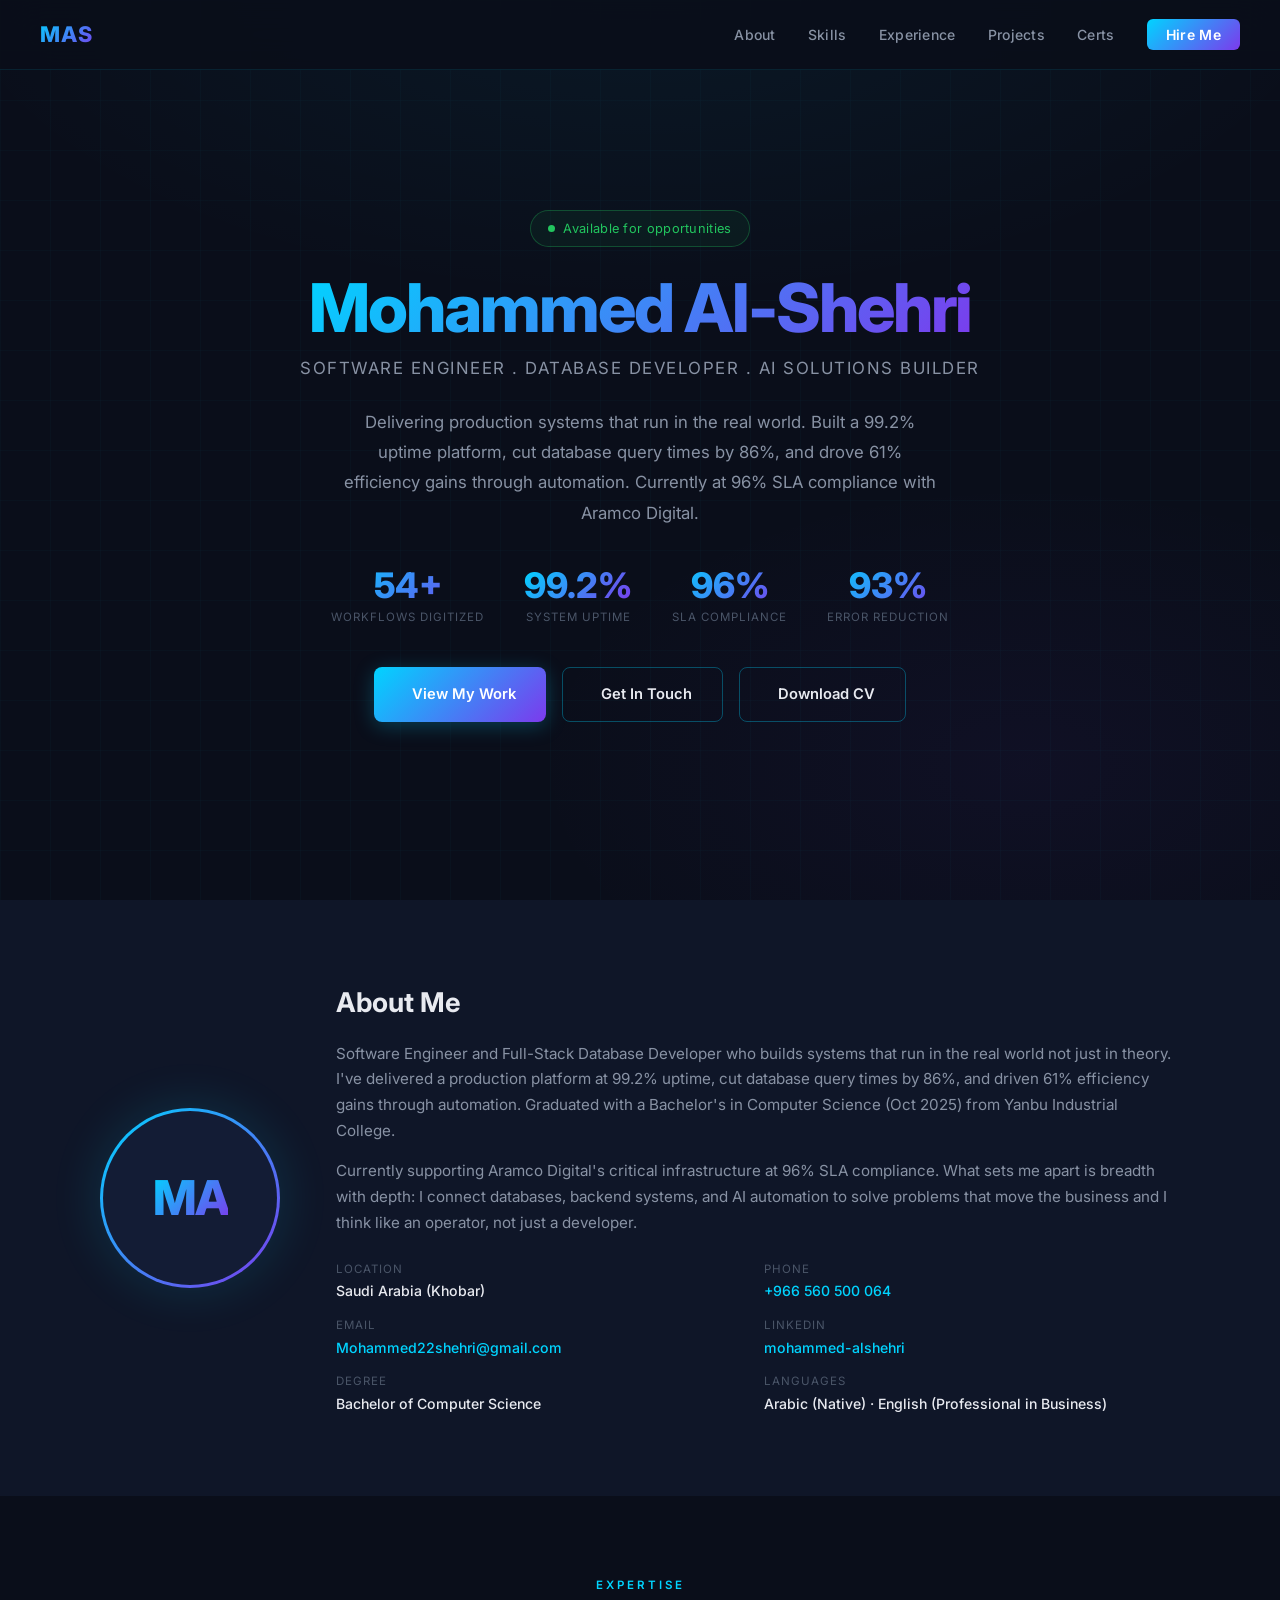
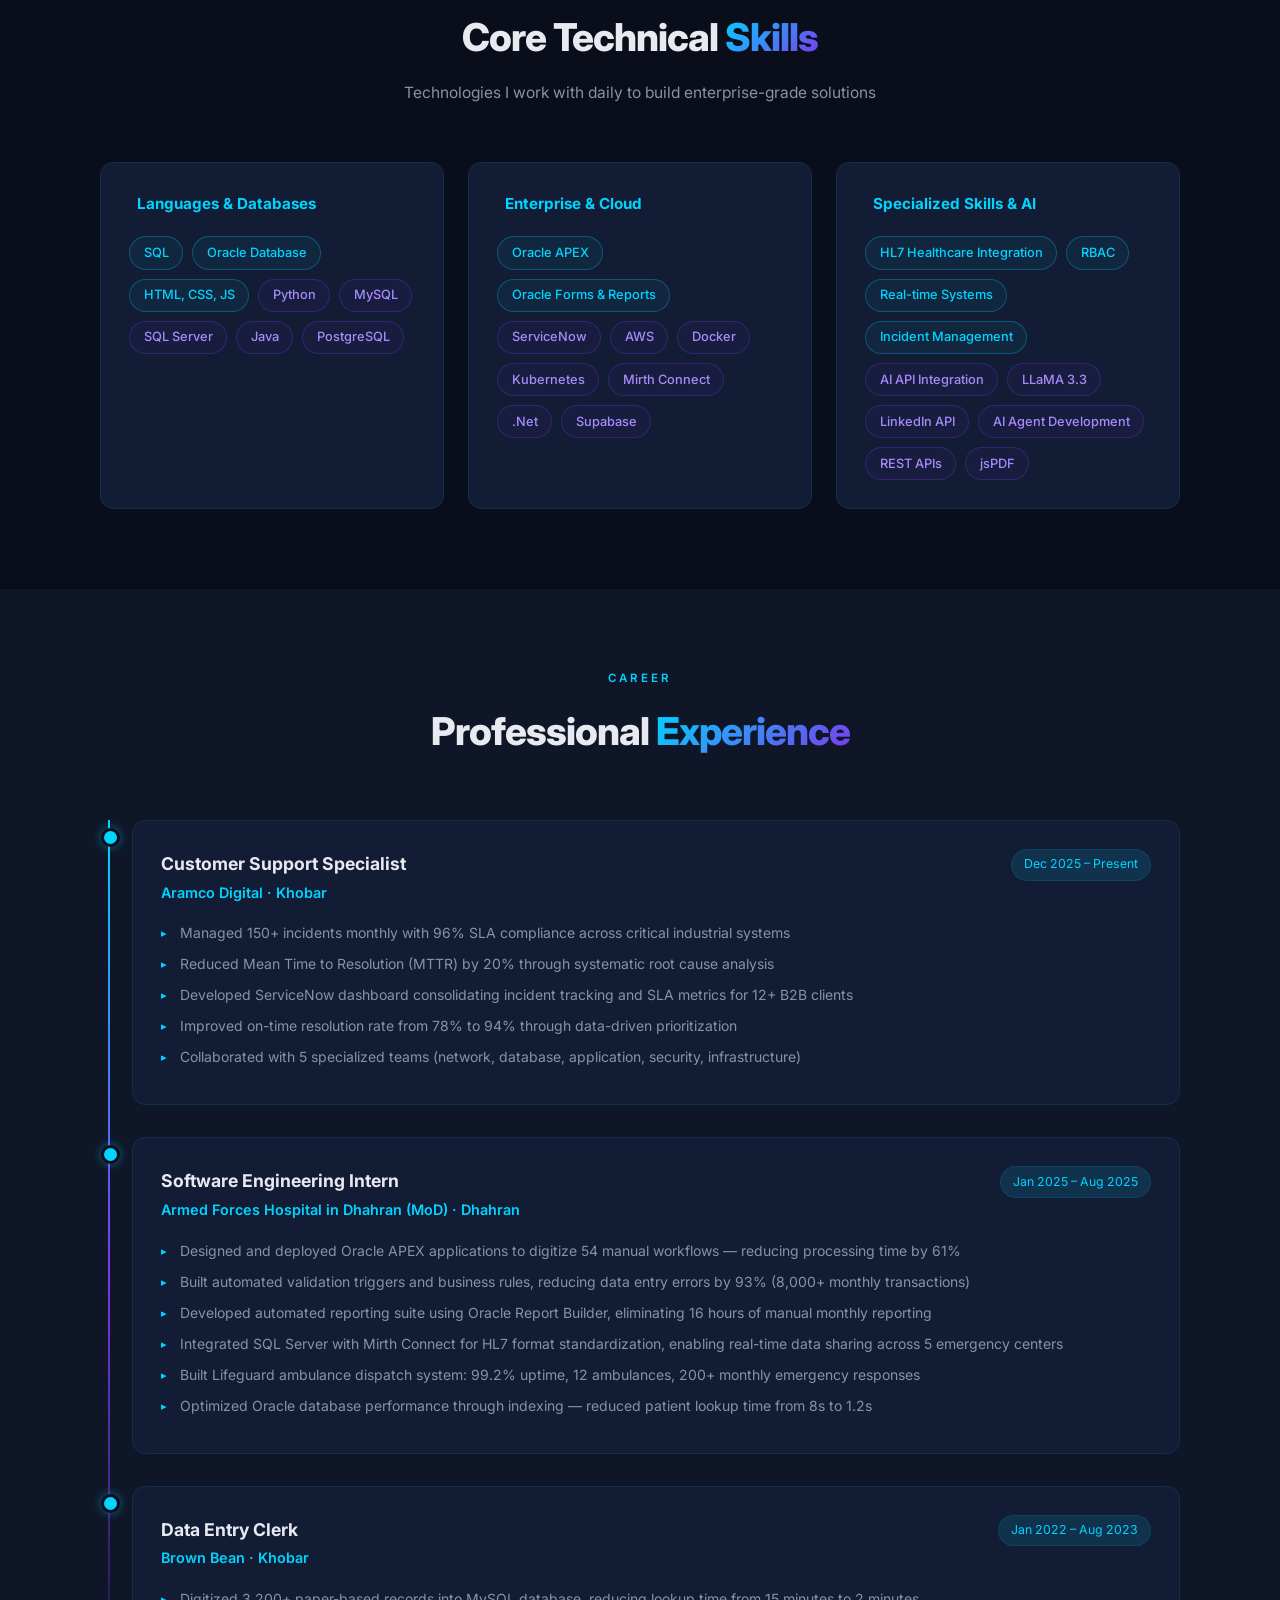
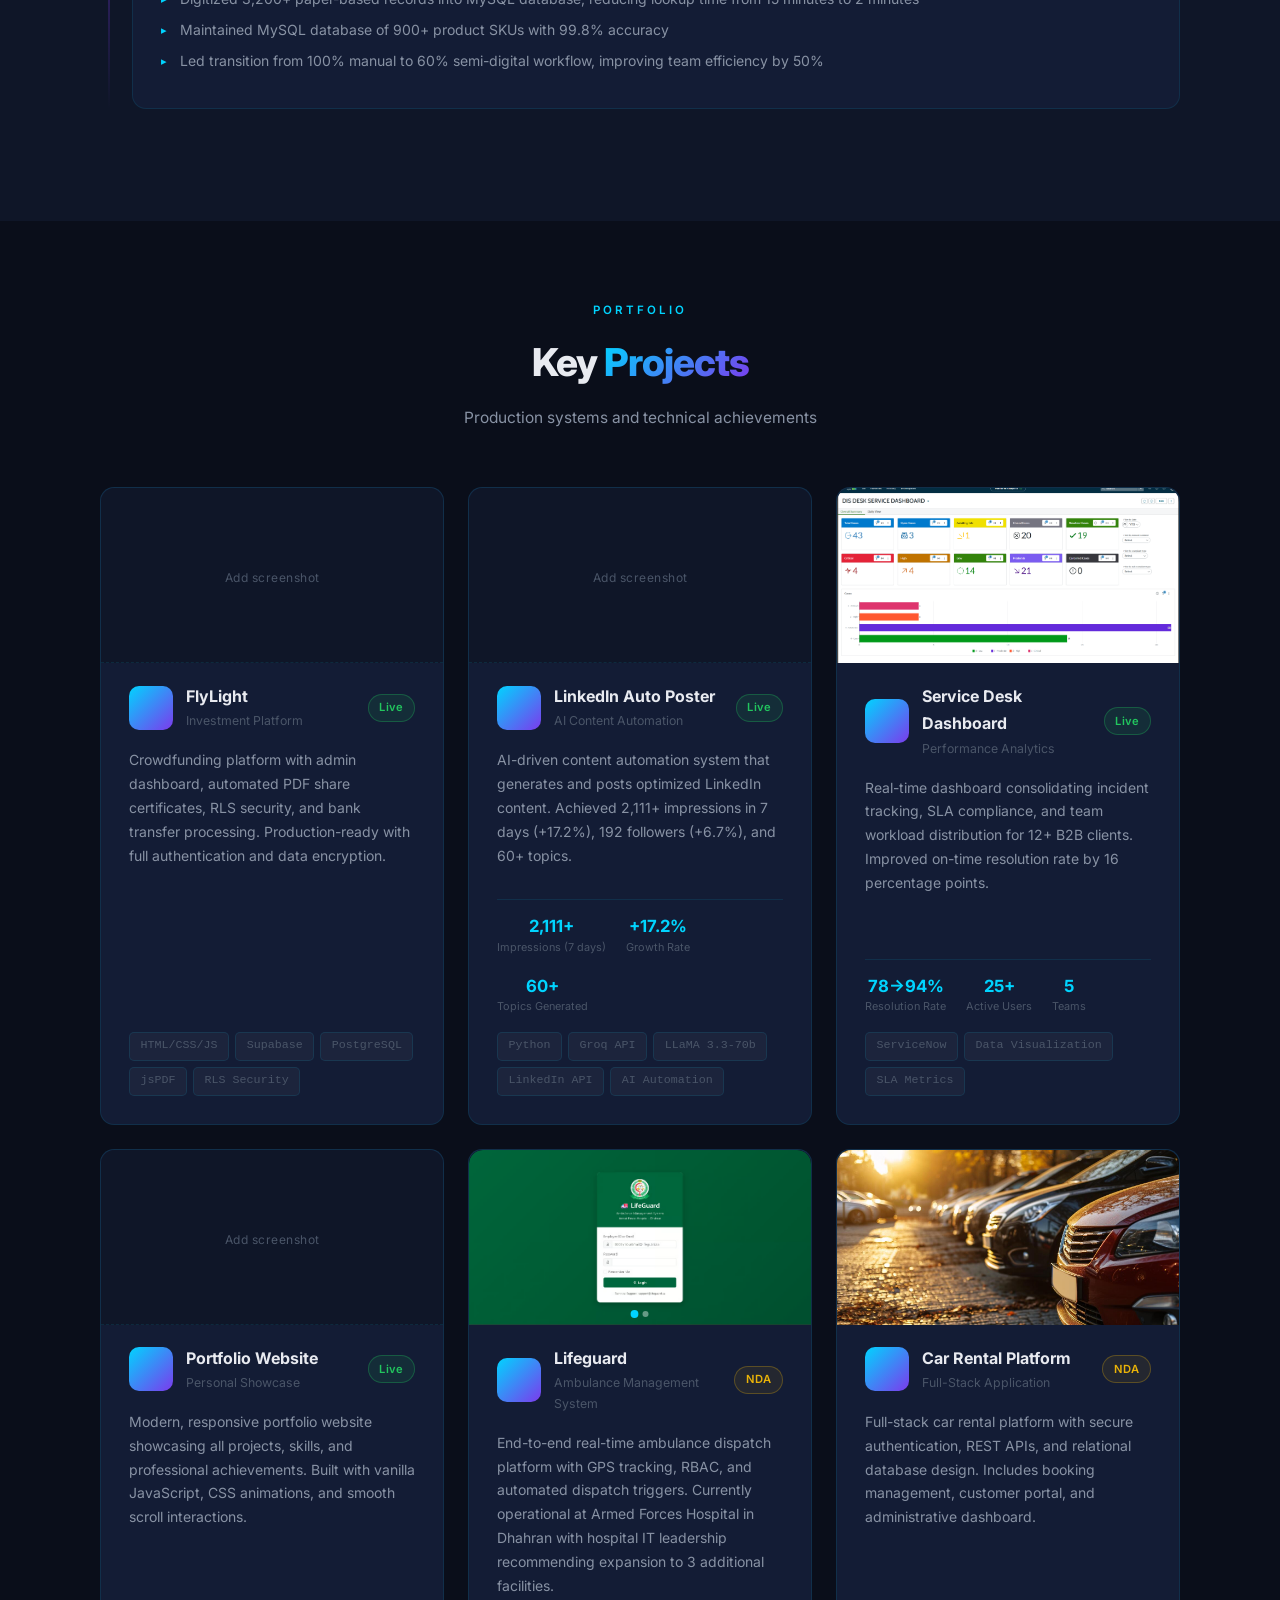
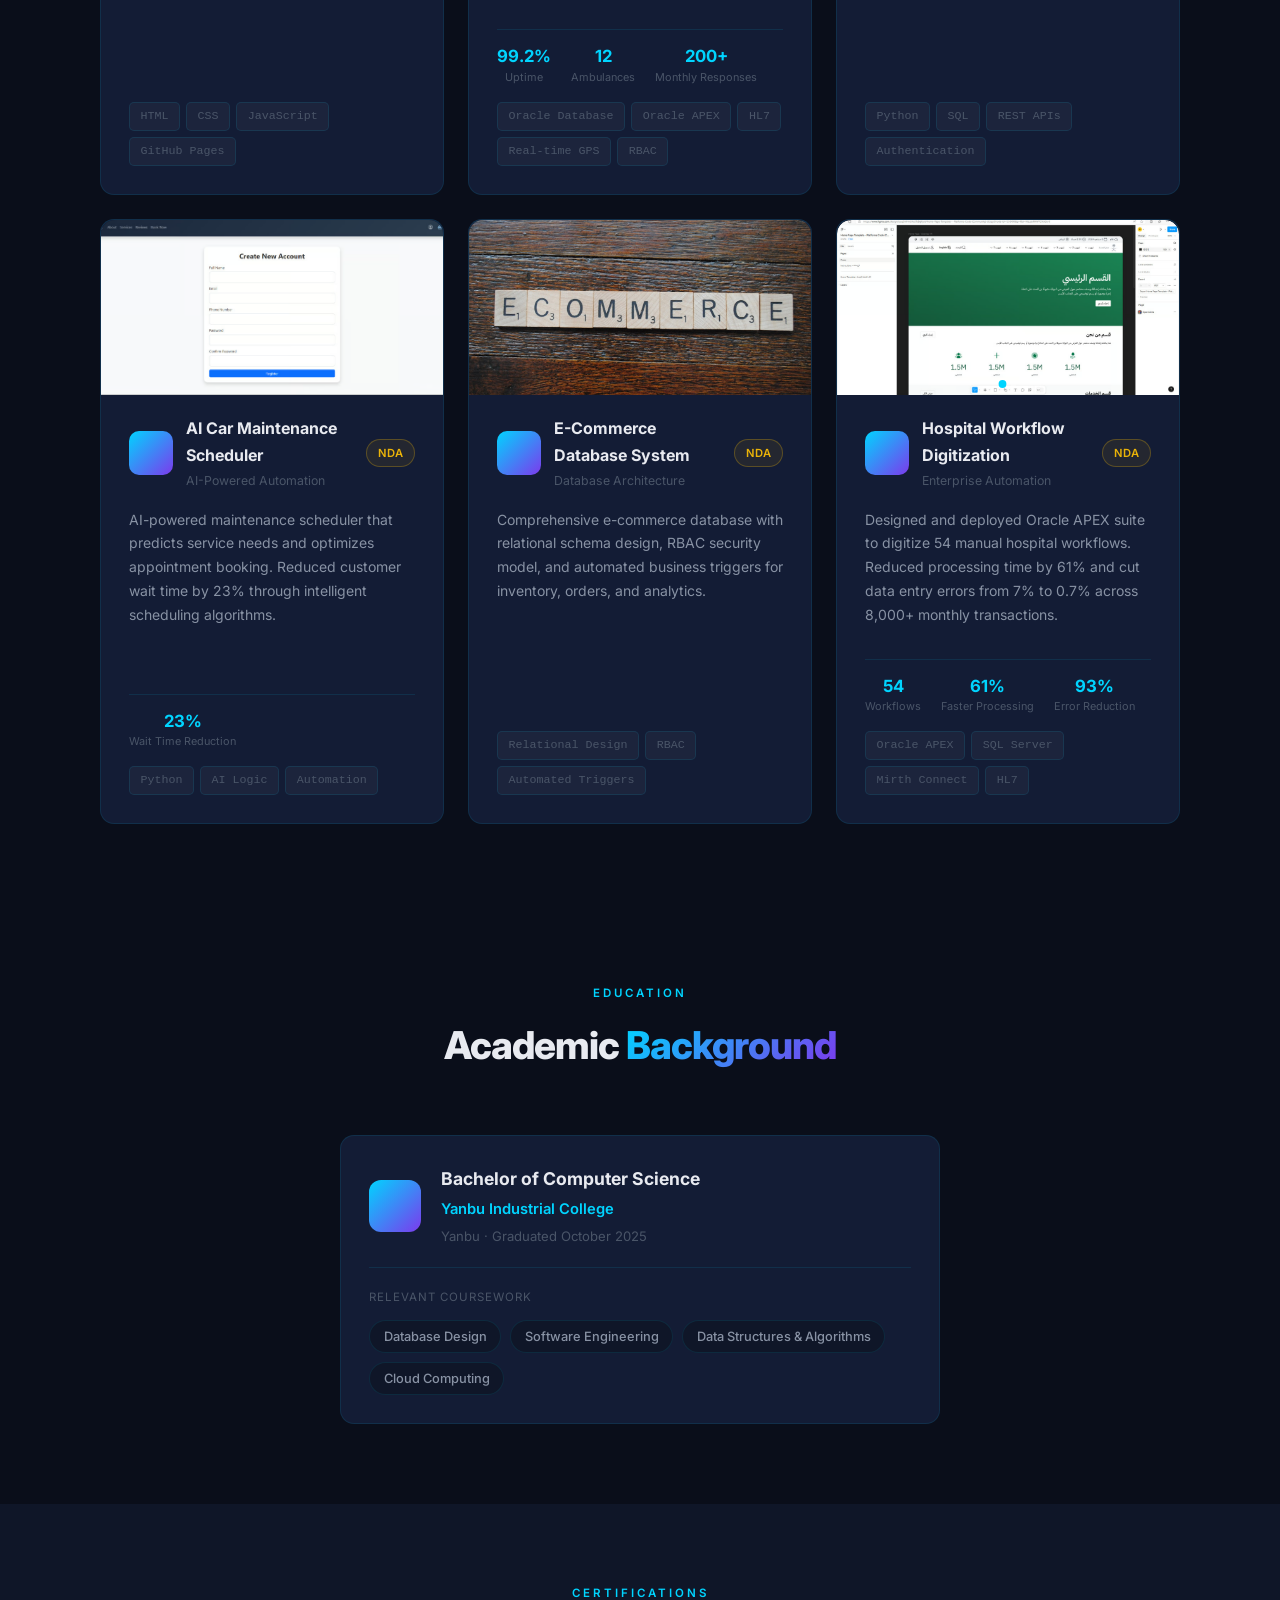
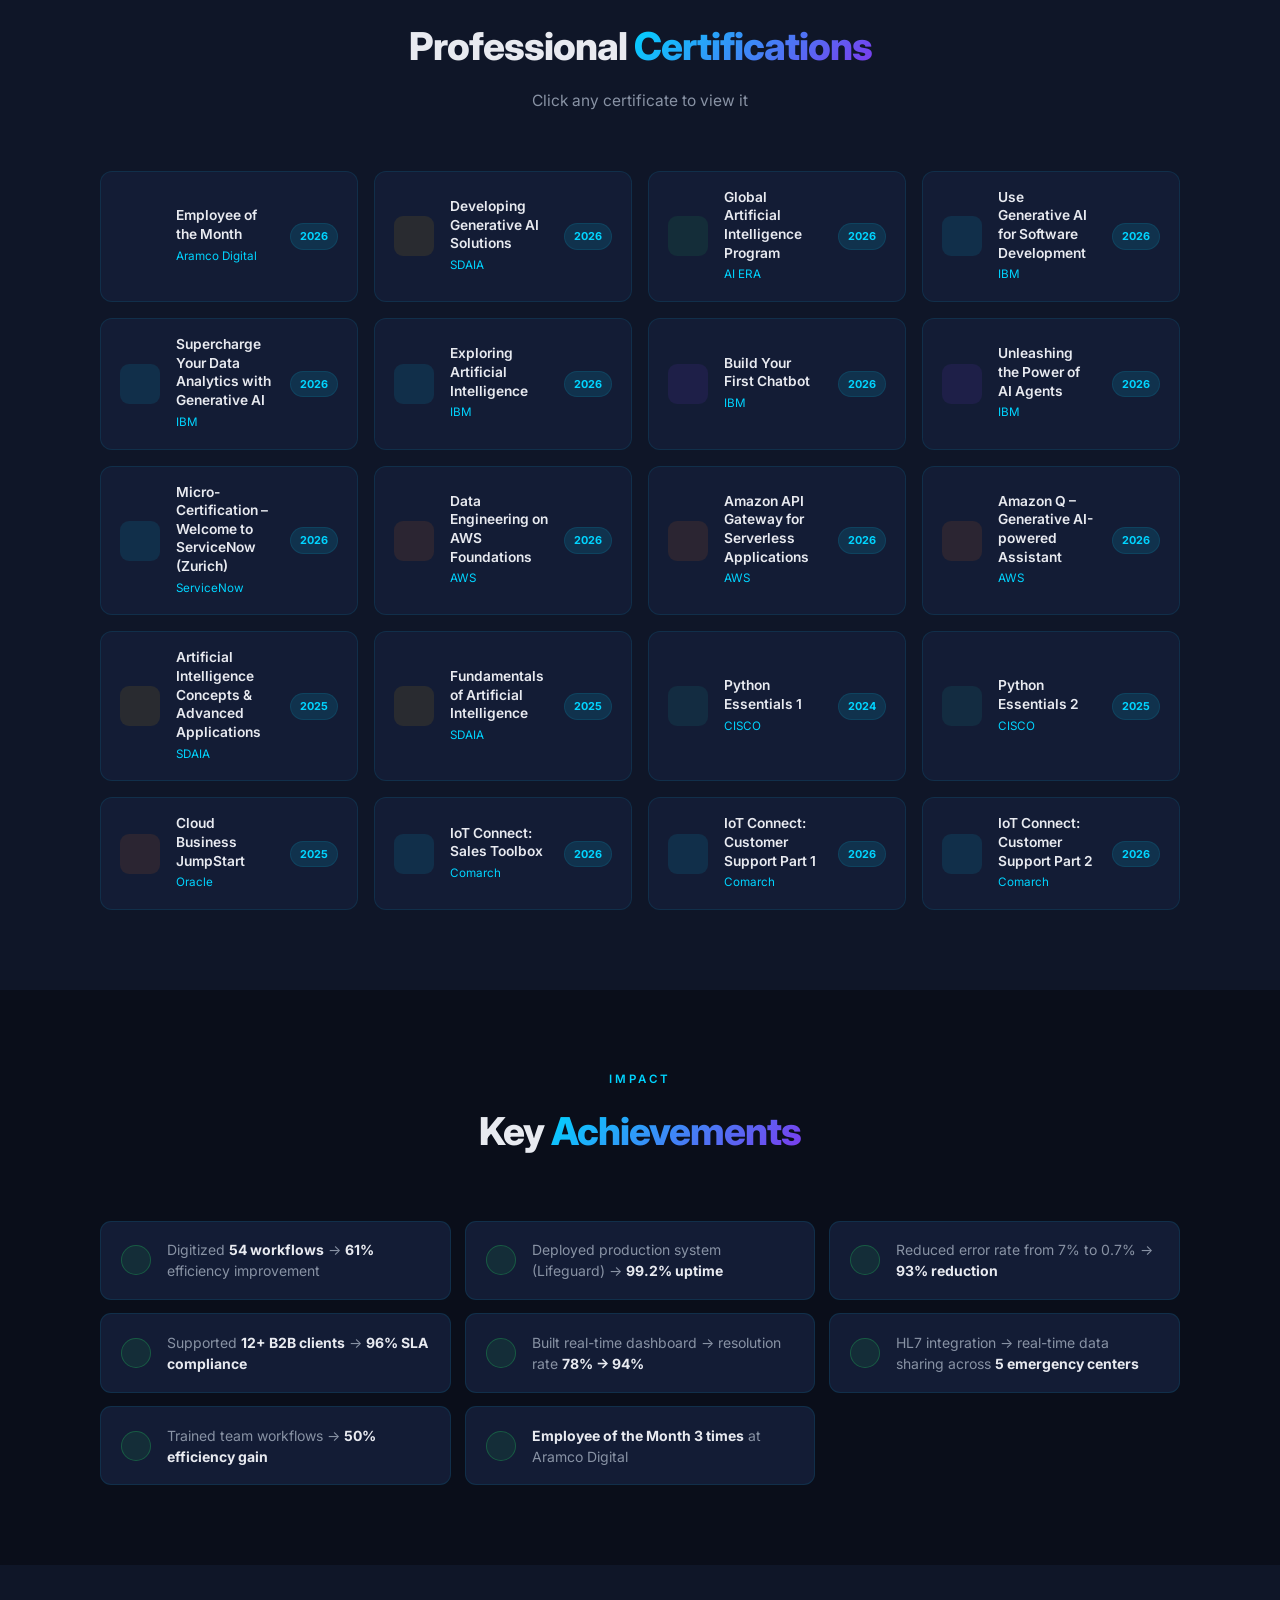
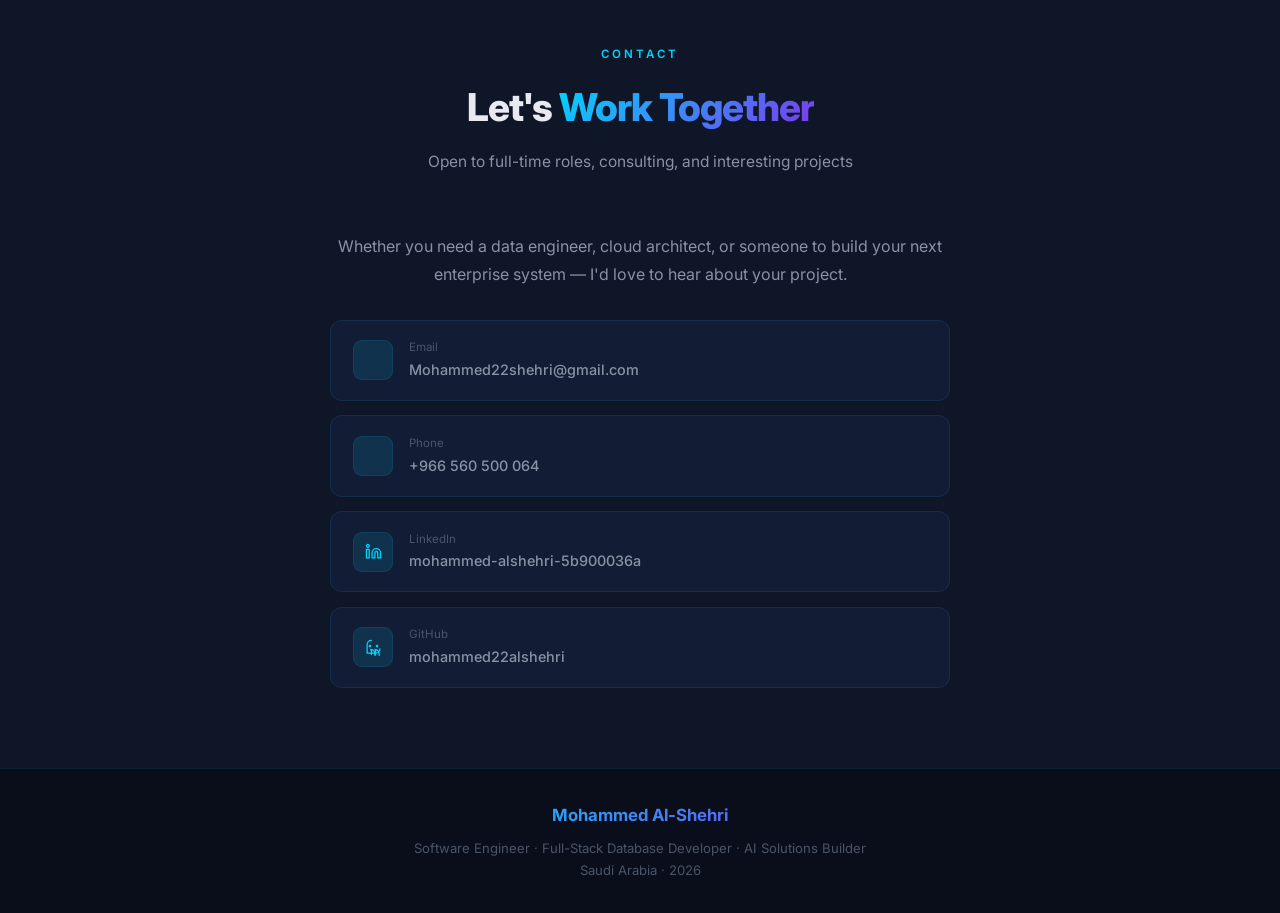
==== commit cfb2a45f: "Add files via upload" ====
--- a/index.html
+++ b/index.html
@@ -649,6 +649,15 @@
     </div>
     <div class="cert-grid">
 
+      <div class="cert-item fade-in" data-img="images/certs/employee-of-month.jpg" data-title="Employee of the Month" data-issuer="Aramco Digital · 2026">
+        <div class="cert-icon cert-gold"><i data-lucide="award"></i></div>
+        <div class="cert-body">
+          <div class="cert-name">Employee of the Month</div>
+          <div class="cert-issuer">Aramco Digital</div>
+        </div>
+        <span class="cert-year">2026</span>
+      </div>
+
       <div class="cert-item fade-in" data-img="images/certs/sdaia-gen-ai.jpg" data-title="Developing Generative AI Solutions" data-issuer="SDAIA · 2026">
         <div class="cert-icon cert-yellow"><i data-lucide="sparkles"></i></div>
         <div class="cert-body">
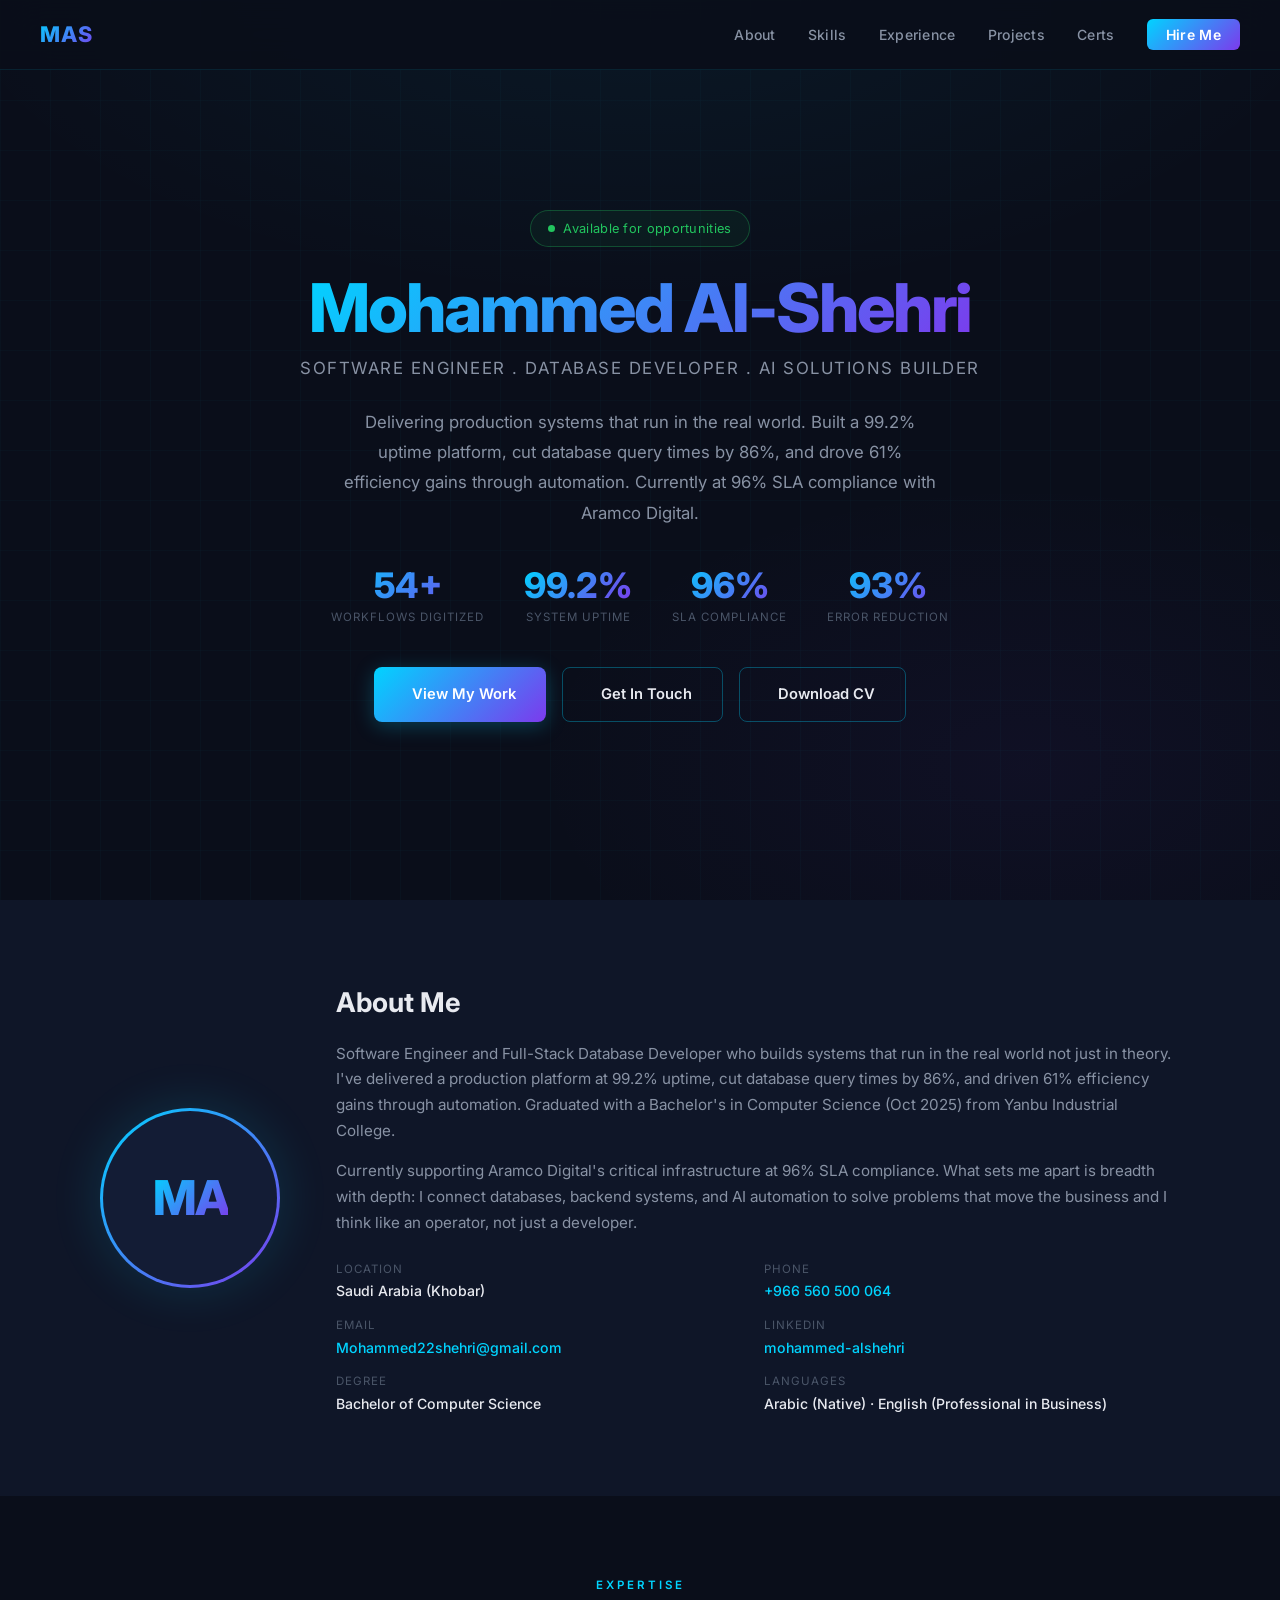
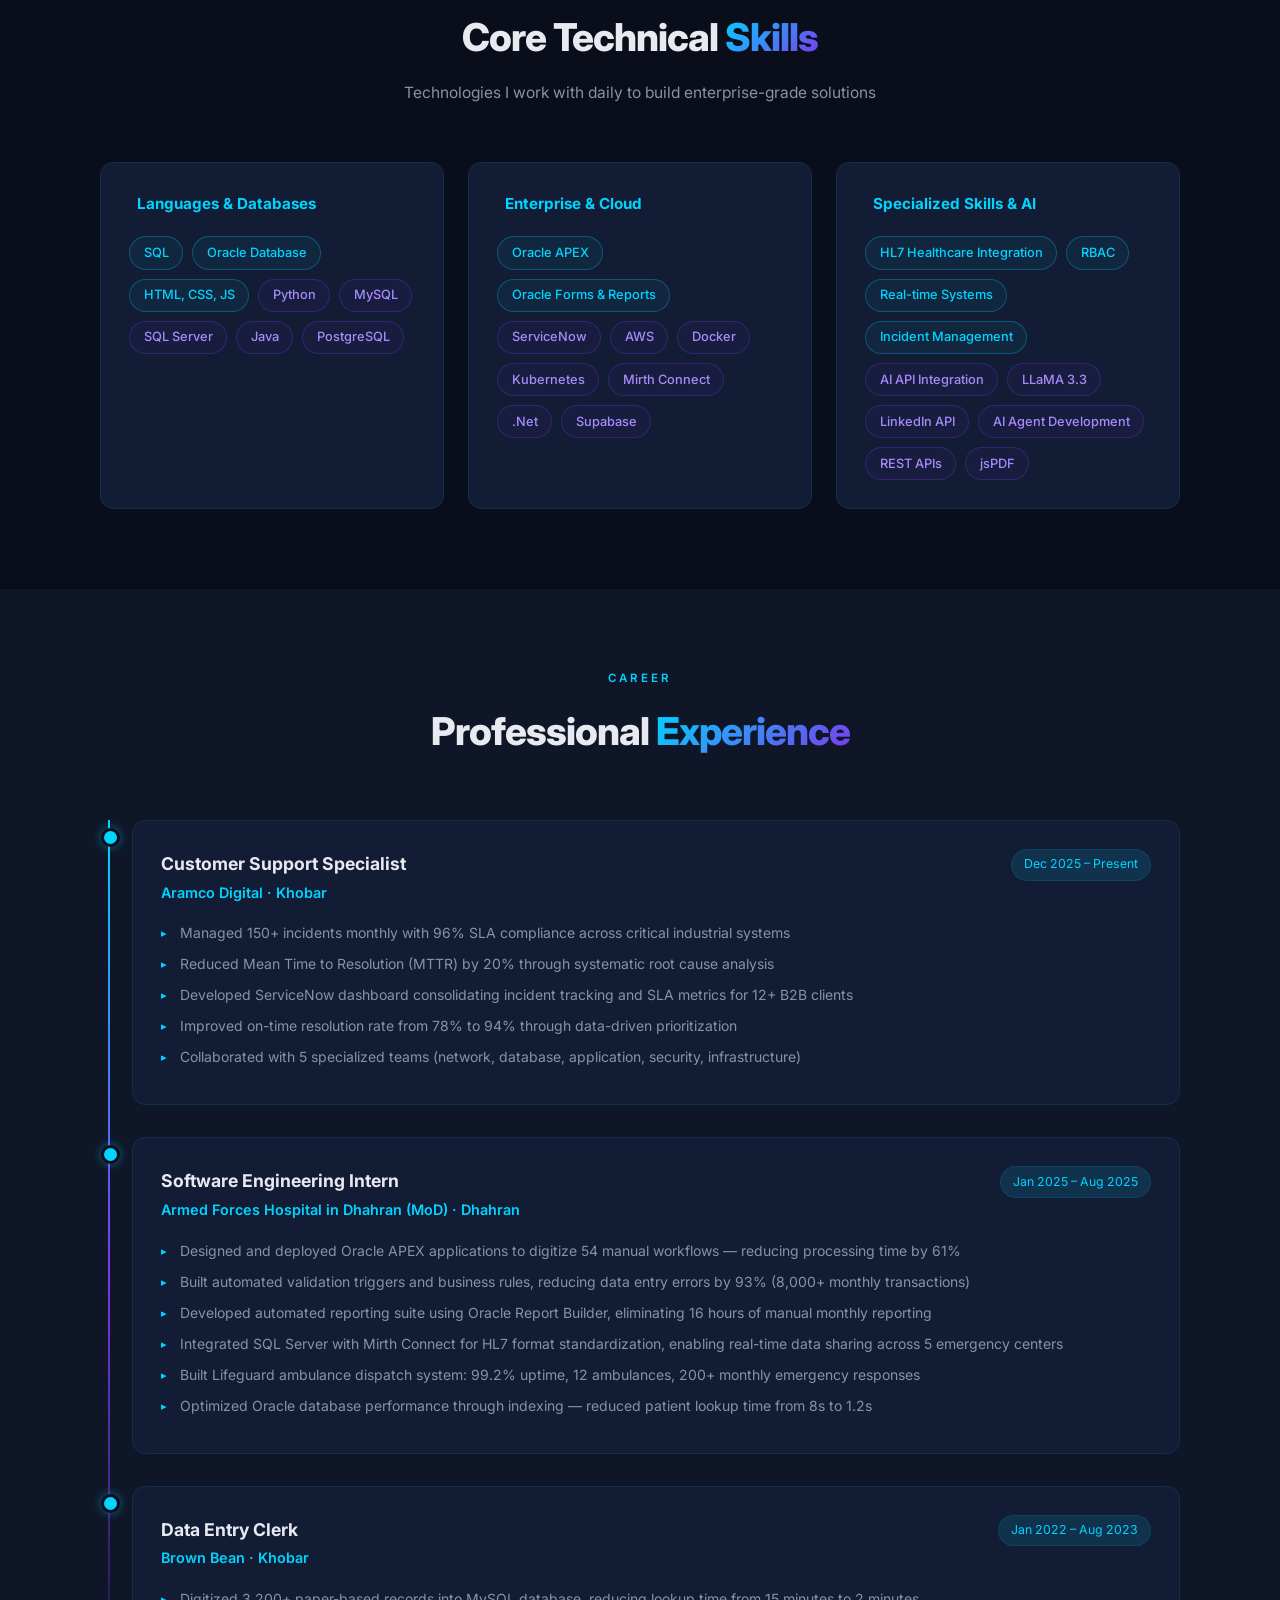
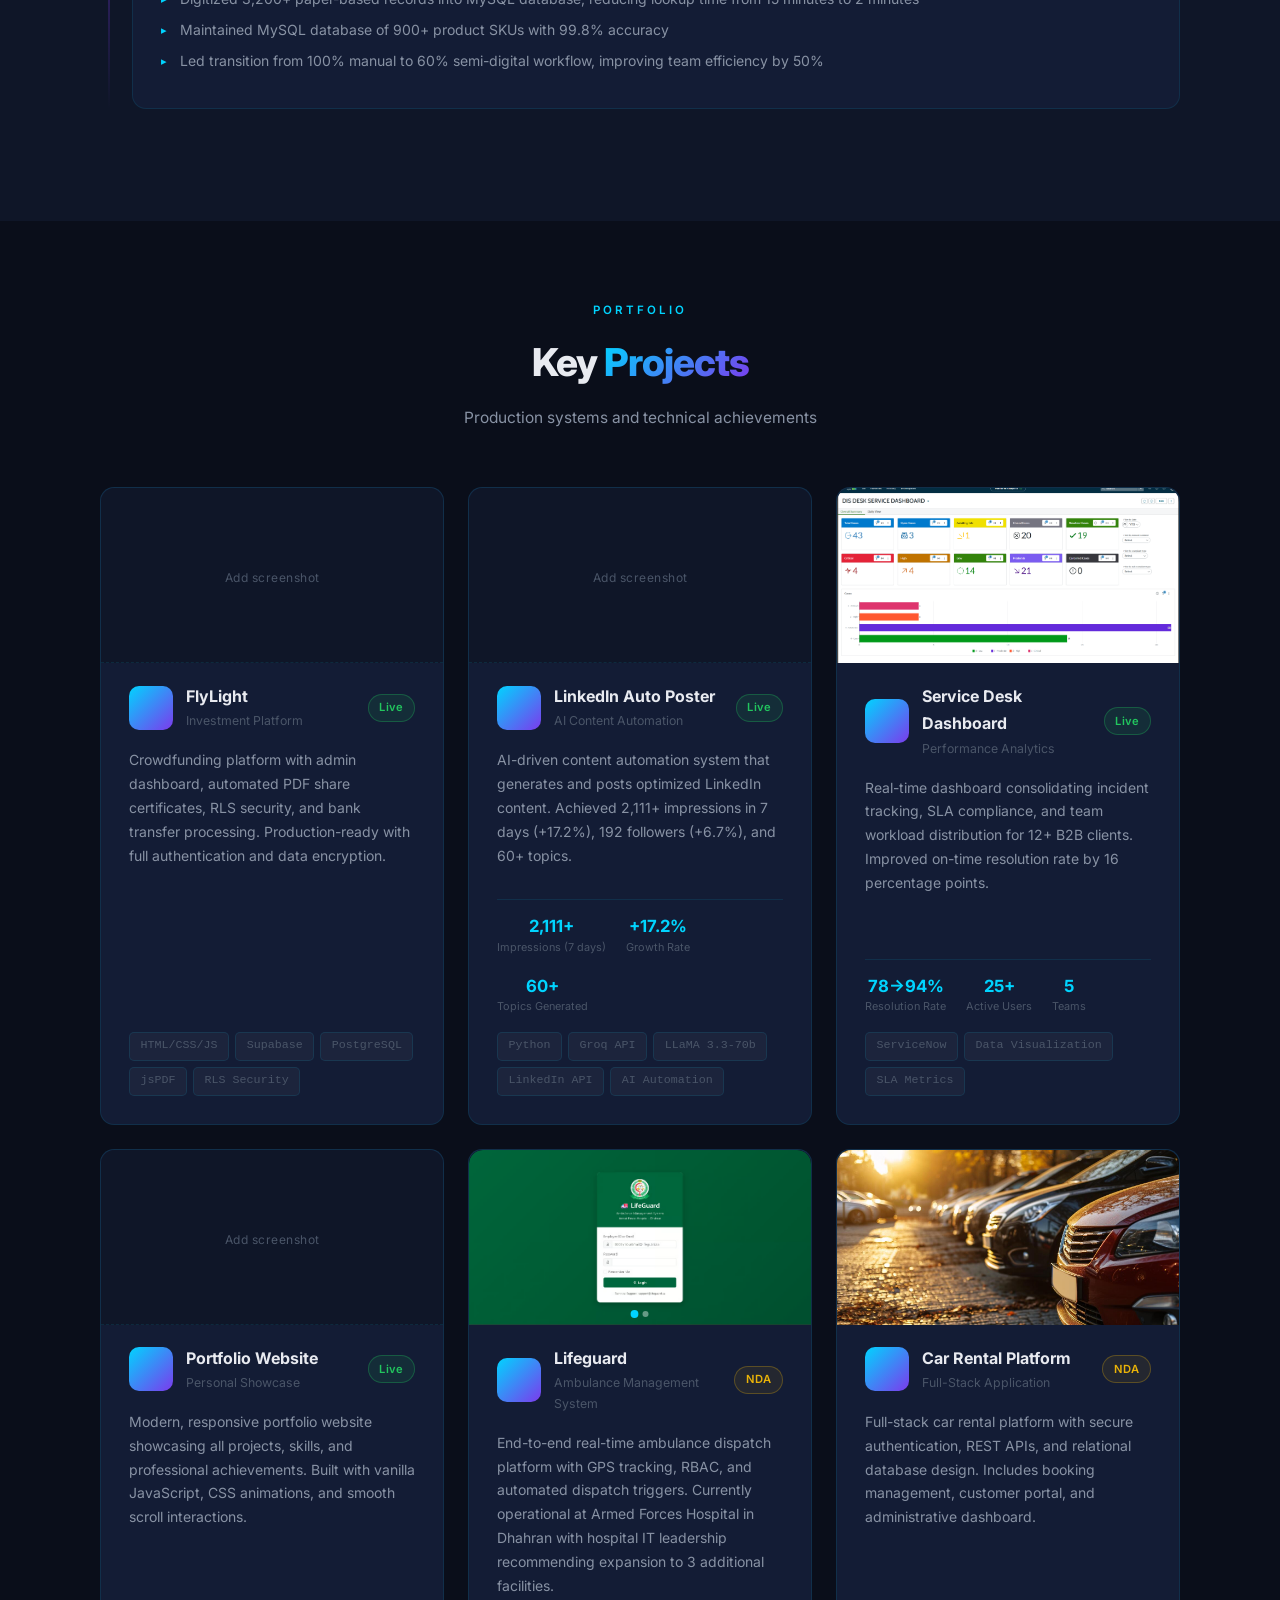
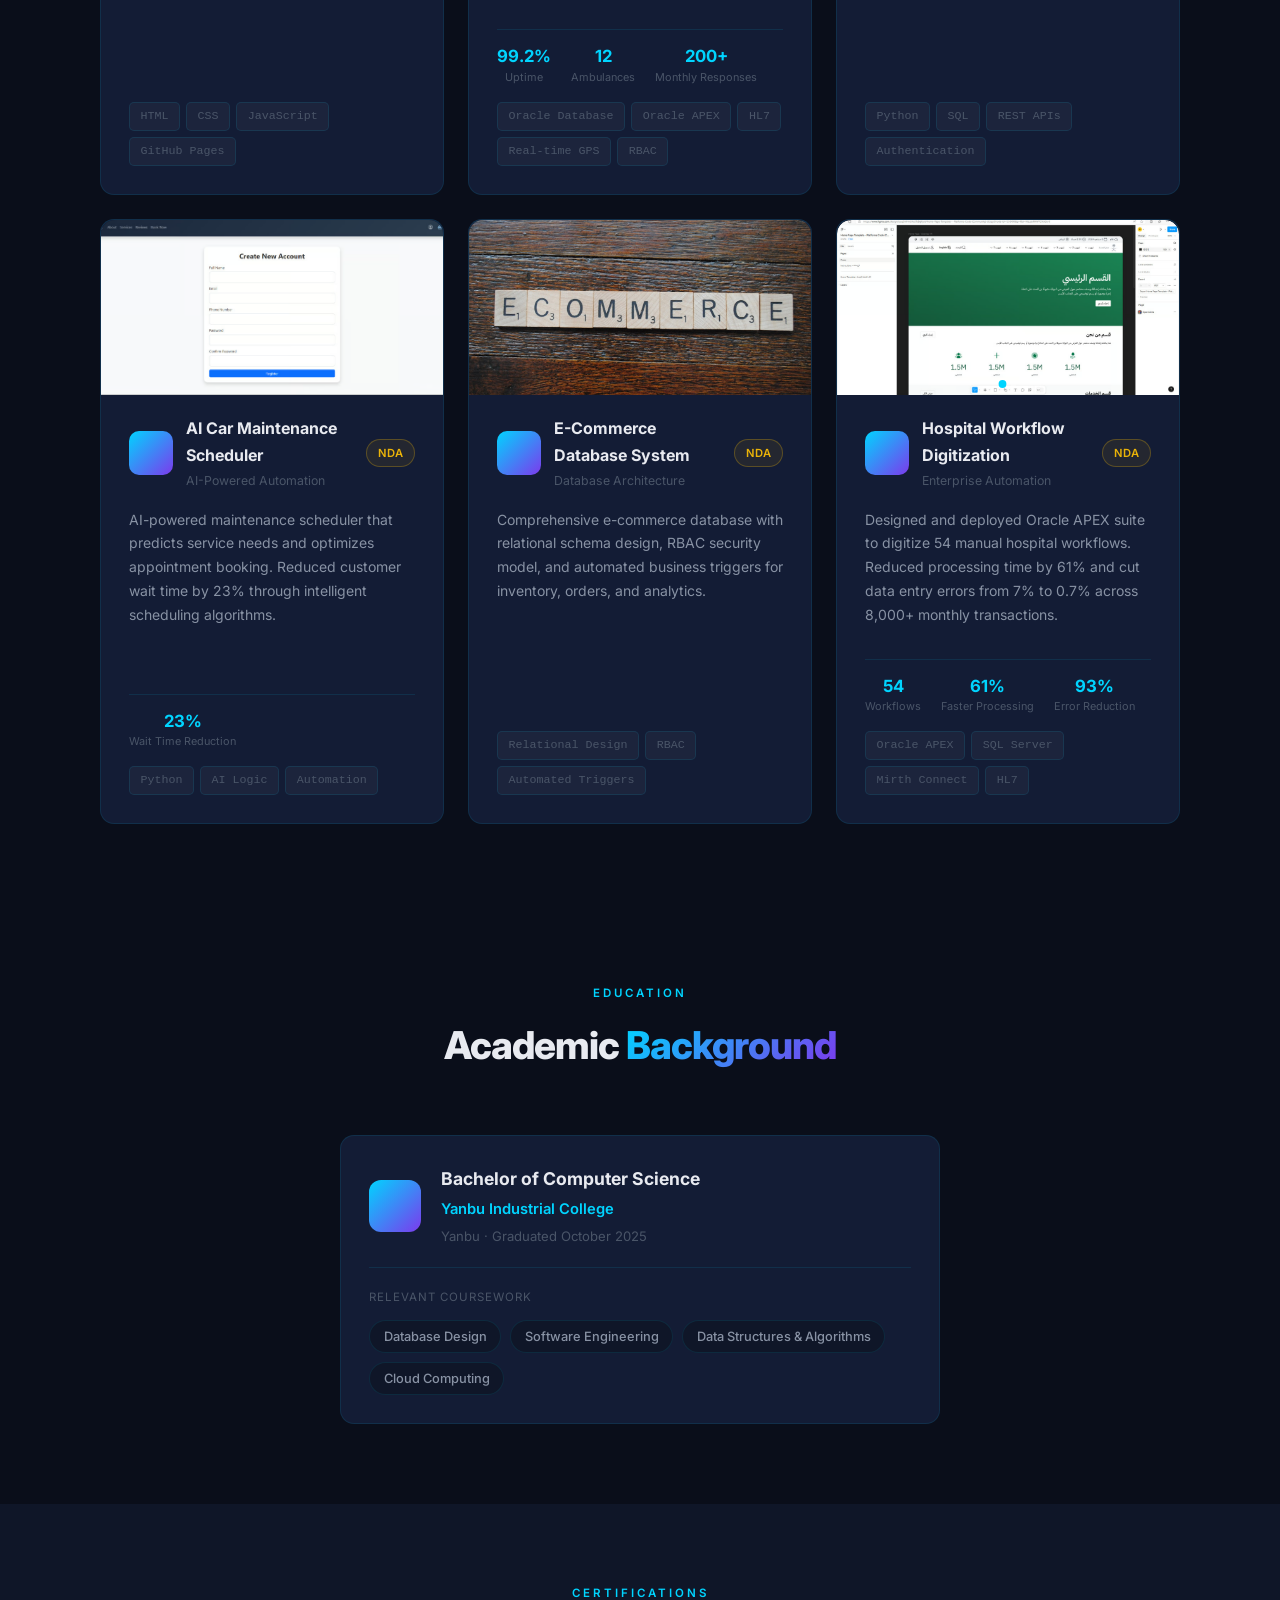
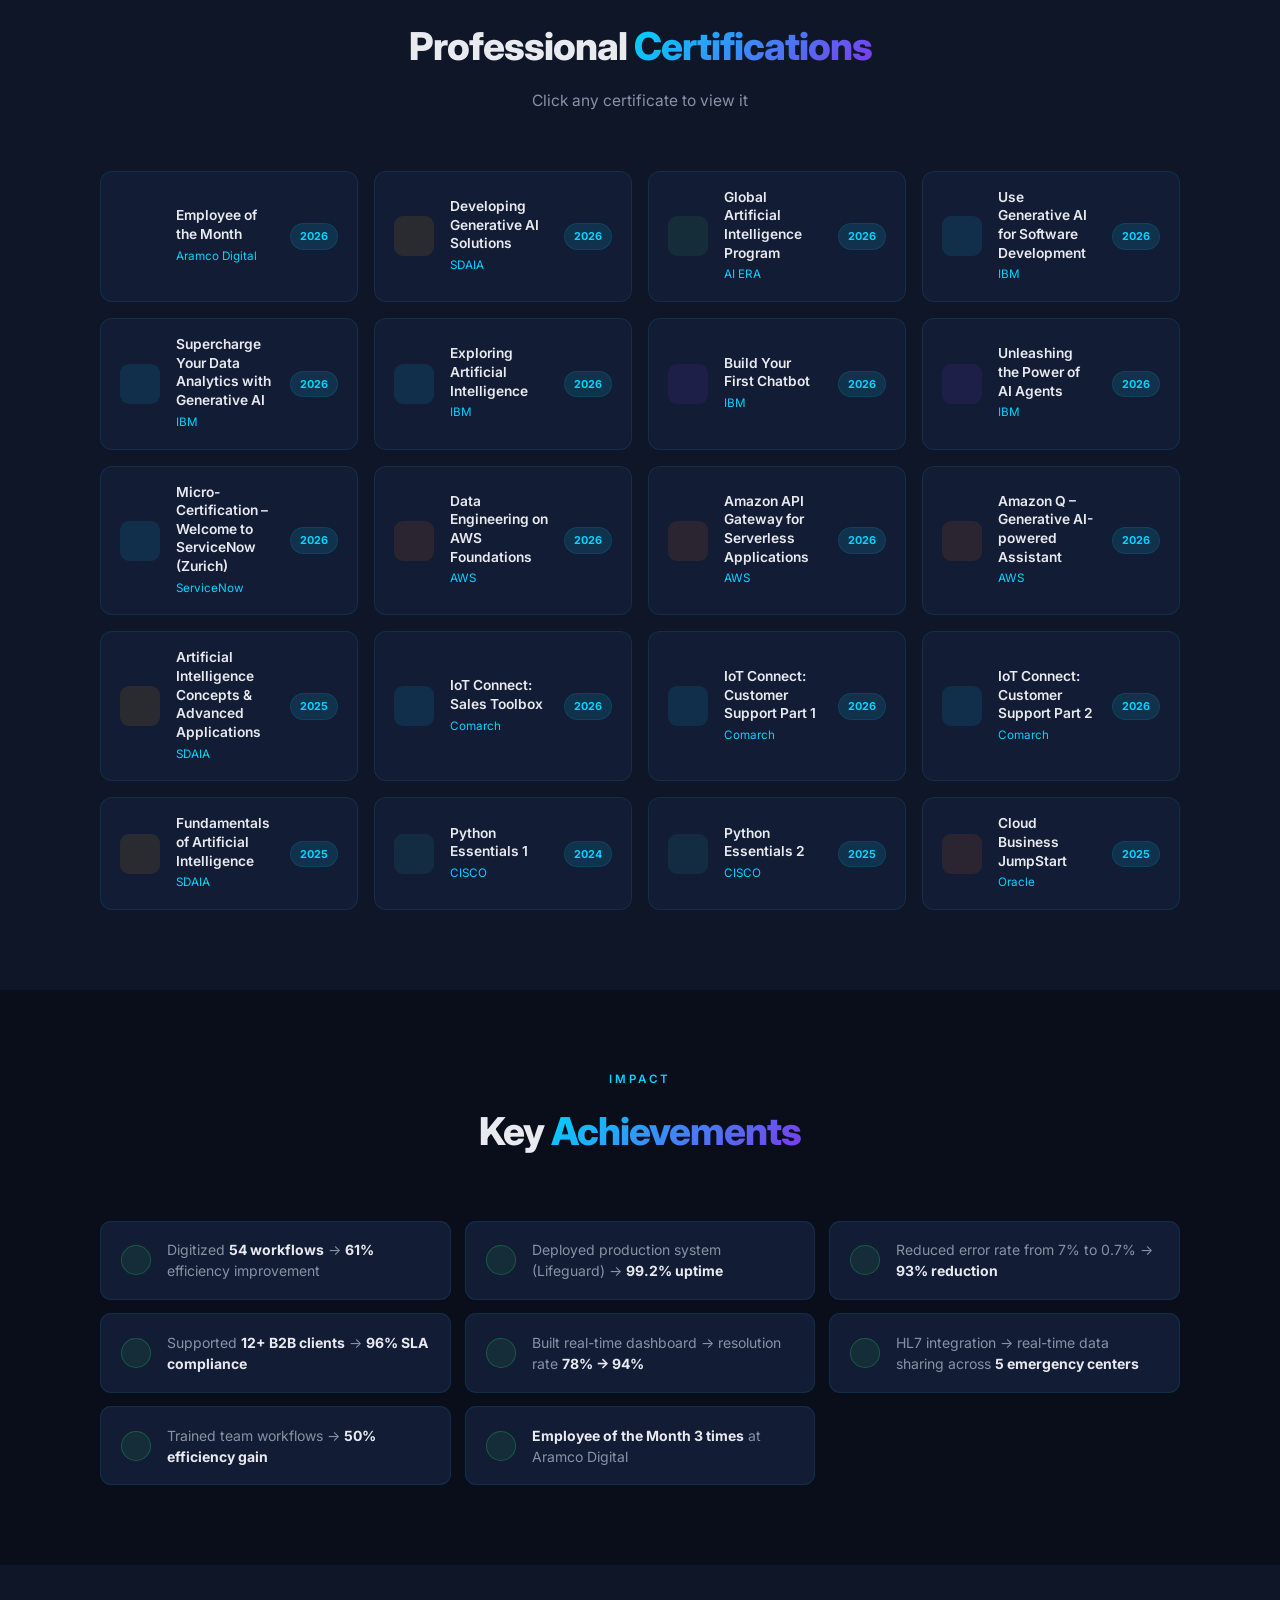
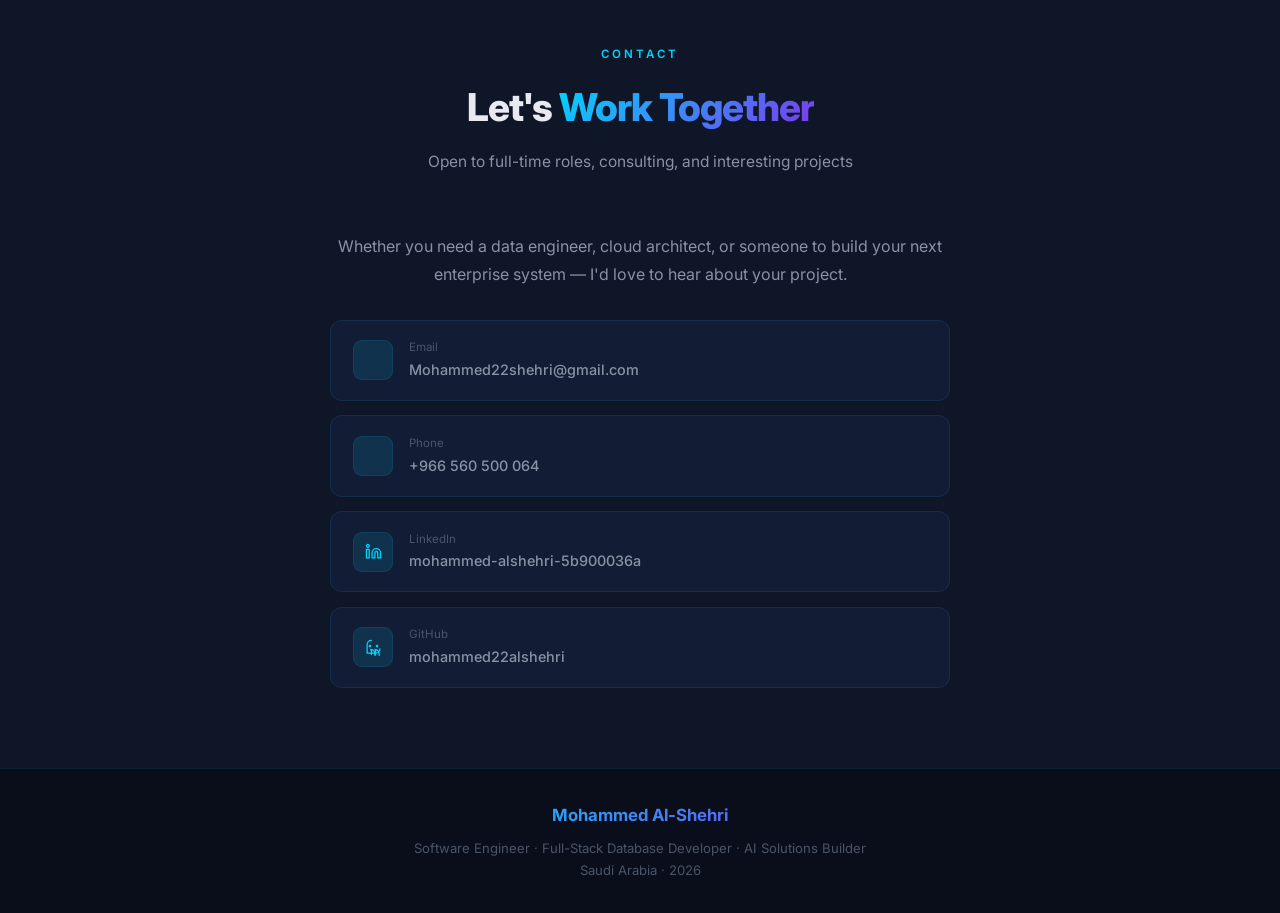
==== commit 892afb0f: "Update index.html" ====
--- a/index.html
+++ b/index.html
@@ -766,6 +766,34 @@
         <span class="cert-year">2025</span>
       </div>
 
+
+      <div class="cert-item fade-in" data-img="images/certs/comarch-iot1.jpg" data-title="IoT Connect: Sales Toolbox" data-issuer="Comarch · 2026">
+        <div class="cert-icon cert-blue"><i data-lucide="cpu"></i></div>
+        <div class="cert-body">
+          <div class="cert-name">IoT Connect: Sales Toolbox</div>
+          <div class="cert-issuer">Comarch</div>
+        </div>
+        <span class="cert-year">2026</span>
+      </div>
+
+      <div class="cert-item fade-in" data-img="images/certs/comarch-iot2.jpg" data-title="IoT Connect: Customer Support Part 1" data-issuer="Comarch · 2026">
+        <div class="cert-icon cert-blue"><i data-lucide="headphones"></i></div>
+        <div class="cert-body">
+          <div class="cert-name">IoT Connect: Customer Support Part 1</div>
+          <div class="cert-issuer">Comarch</div>
+        </div>
+        <span class="cert-year">2026</span>
+      </div>
+
+      <div class="cert-item fade-in" data-img="images/certs/comarch-iot3.jpg" data-title="IoT Connect: Customer Support Part 2" data-issuer="Comarch · 2026">
+        <div class="cert-icon cert-blue"><i data-lucide="users"></i></div>
+        <div class="cert-body">
+          <div class="cert-name">IoT Connect: Customer Support Part 2</div>
+          <div class="cert-issuer">Comarch</div>
+        </div>
+        <span class="cert-year">2026</span>
+      </div>
+      
       <div class="cert-item fade-in" data-img="images/certs/sdaia-fundamentals.jpg" data-title="Fundamentals of Artificial Intelligence" data-issuer="SDAIA · 2025">
         <div class="cert-icon cert-yellow"><i data-lucide="brain"></i></div>
         <div class="cert-body">
@@ -801,34 +829,7 @@
         </div>
         <span class="cert-year">2025</span>
       </div>
-
-      <div class="cert-item fade-in" data-img="images/certs/comarch-iot1.jpg" data-title="IoT Connect: Sales Toolbox" data-issuer="Comarch · 2026">
-        <div class="cert-icon cert-blue"><i data-lucide="cpu"></i></div>
-        <div class="cert-body">
-          <div class="cert-name">IoT Connect: Sales Toolbox</div>
-          <div class="cert-issuer">Comarch</div>
-        </div>
-        <span class="cert-year">2026</span>
-      </div>
-
-      <div class="cert-item fade-in" data-img="images/certs/comarch-iot2.jpg" data-title="IoT Connect: Customer Support Part 1" data-issuer="Comarch · 2026">
-        <div class="cert-icon cert-blue"><i data-lucide="headphones"></i></div>
-        <div class="cert-body">
-          <div class="cert-name">IoT Connect: Customer Support Part 1</div>
-          <div class="cert-issuer">Comarch</div>
-        </div>
-        <span class="cert-year">2026</span>
-      </div>
-
-      <div class="cert-item fade-in" data-img="images/certs/comarch-iot3.jpg" data-title="IoT Connect: Customer Support Part 2" data-issuer="Comarch · 2026">
-        <div class="cert-icon cert-blue"><i data-lucide="users"></i></div>
-        <div class="cert-body">
-          <div class="cert-name">IoT Connect: Customer Support Part 2</div>
-          <div class="cert-issuer">Comarch</div>
-        </div>
-        <span class="cert-year">2026</span>
-      </div>
-
+      
     </div>
   </div>
 </section>
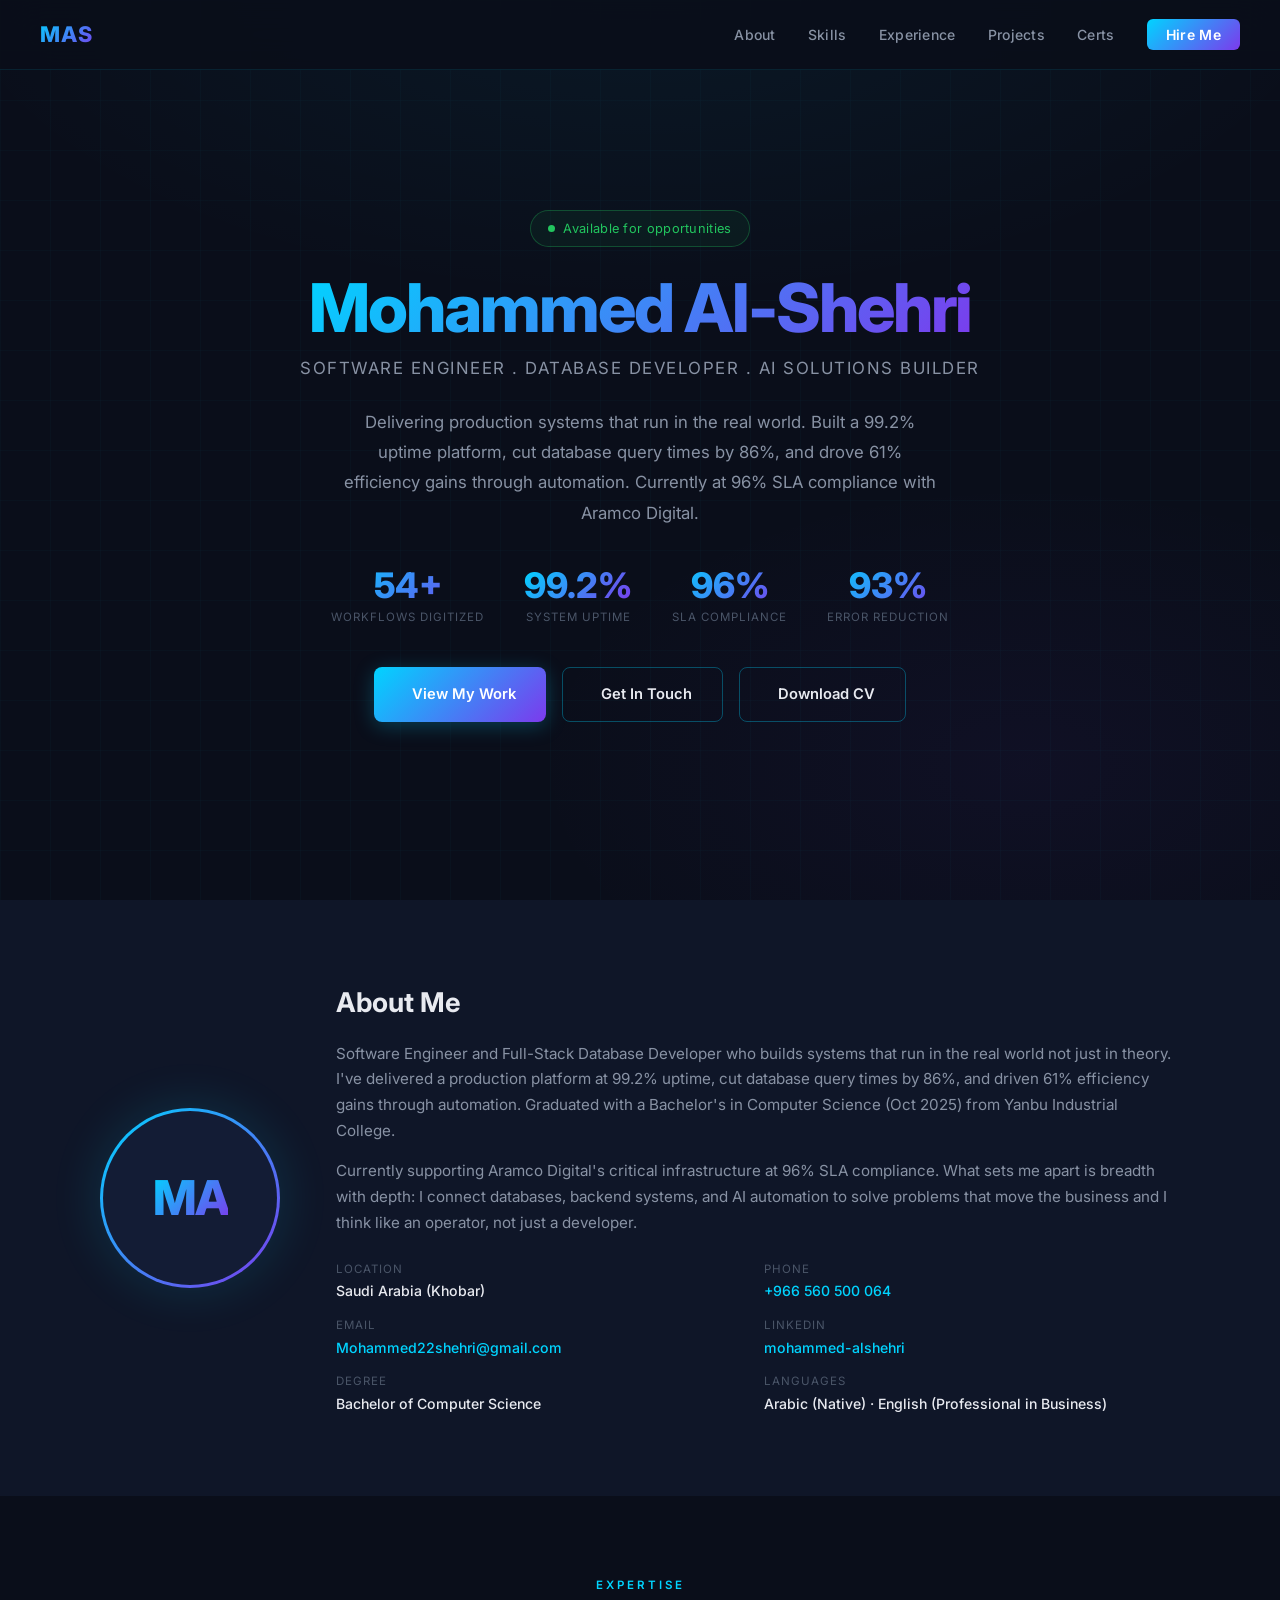
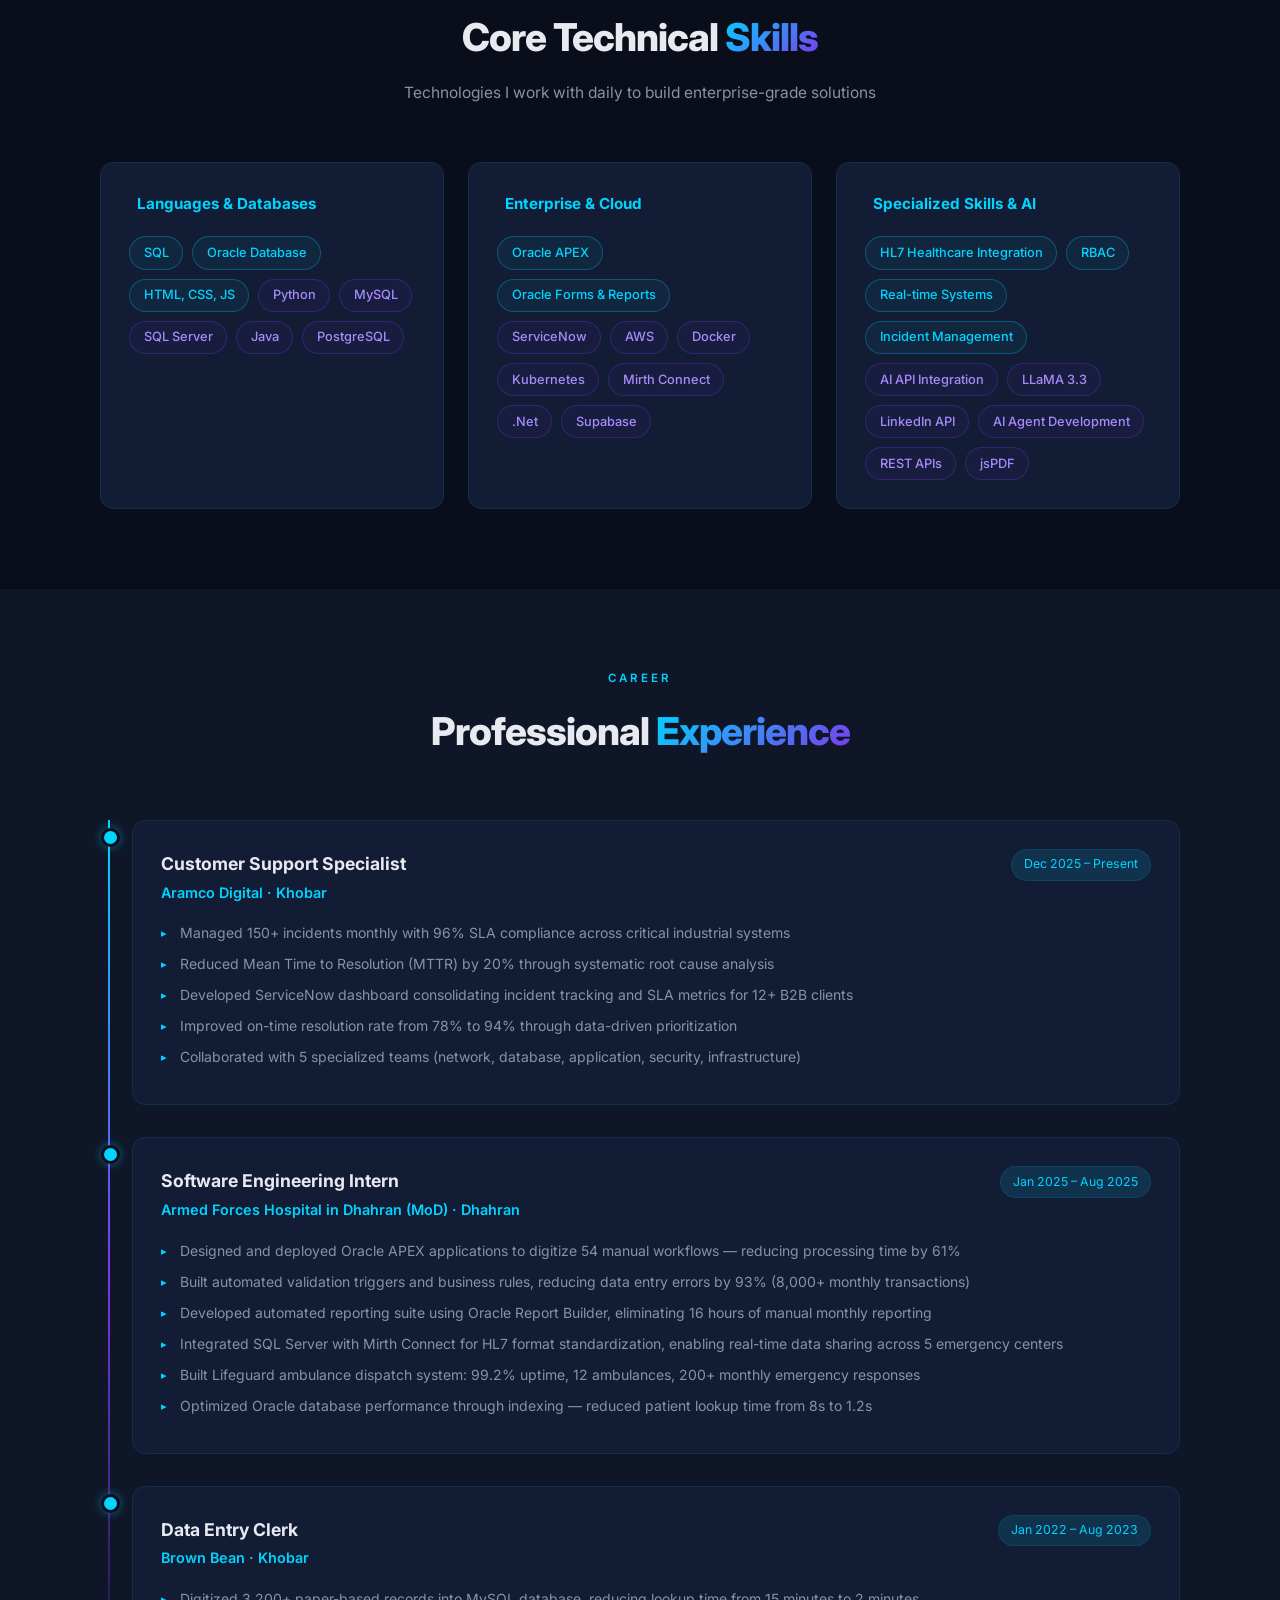
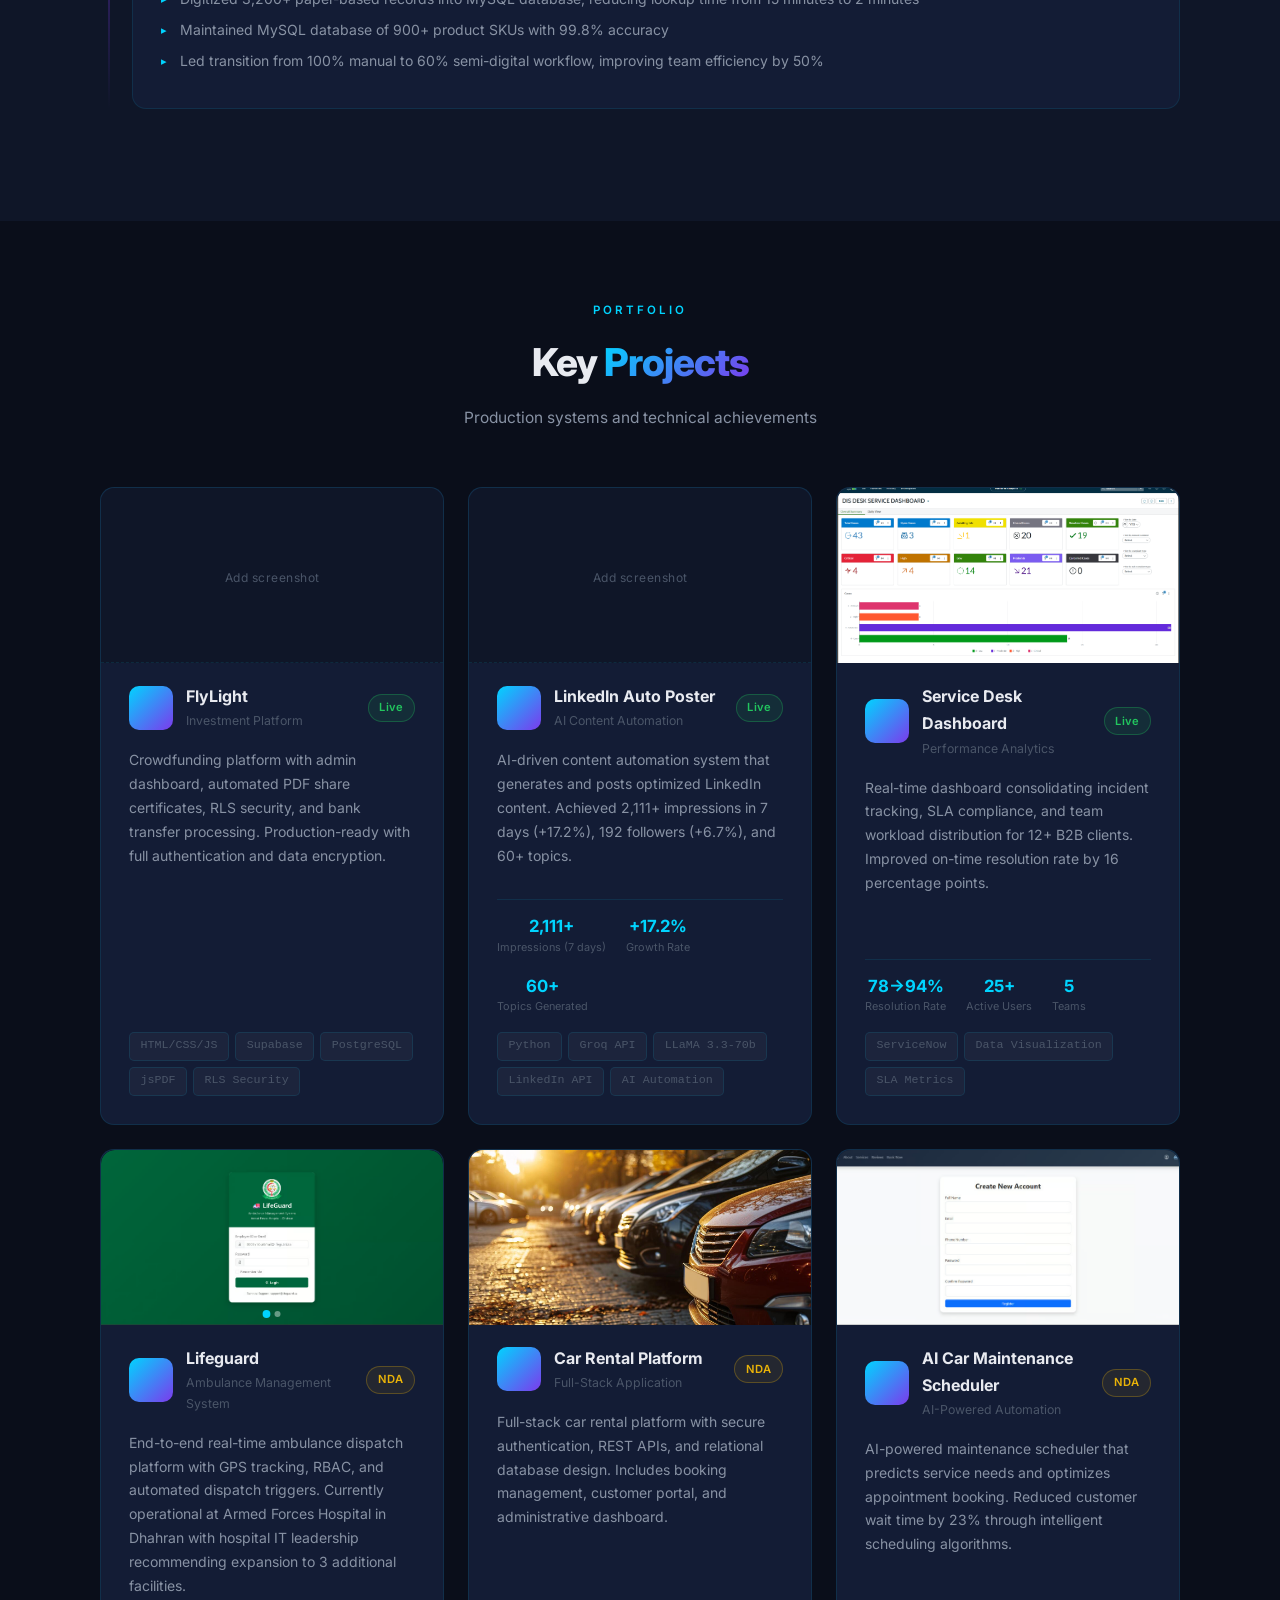
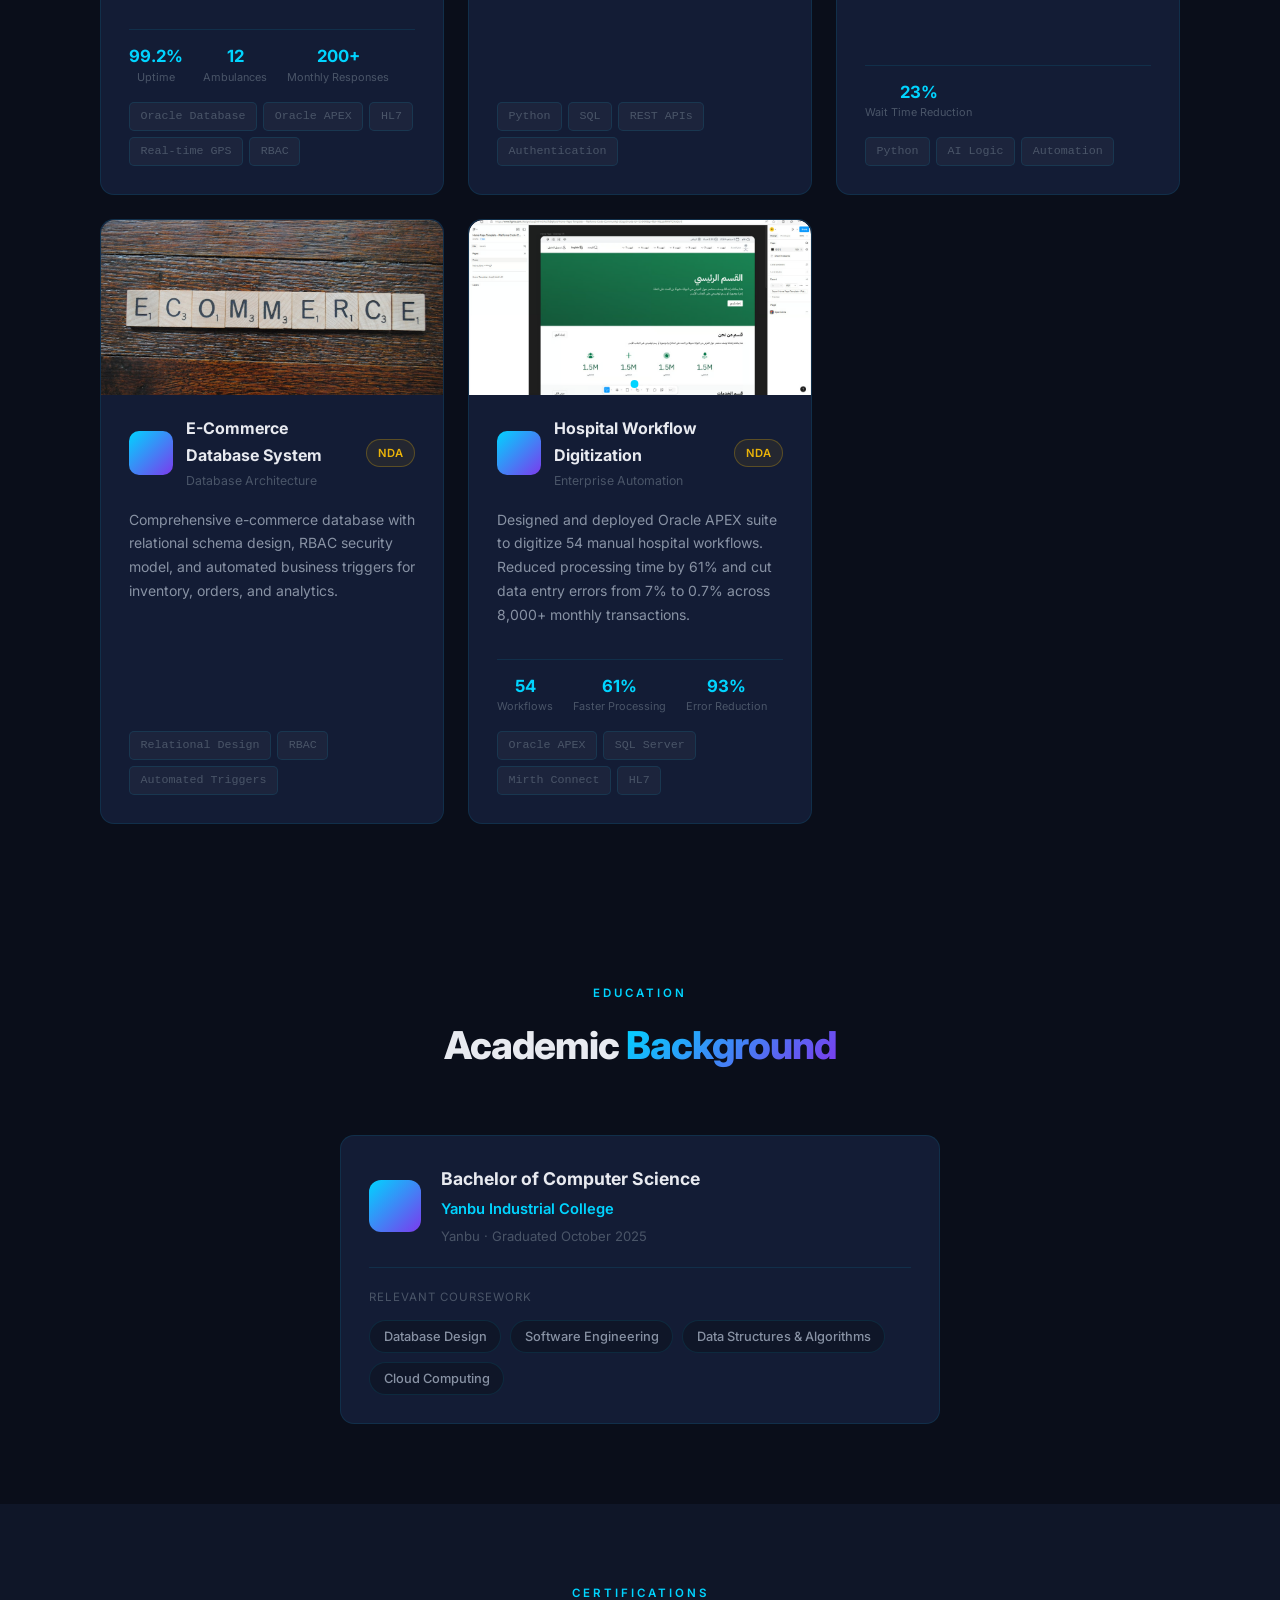
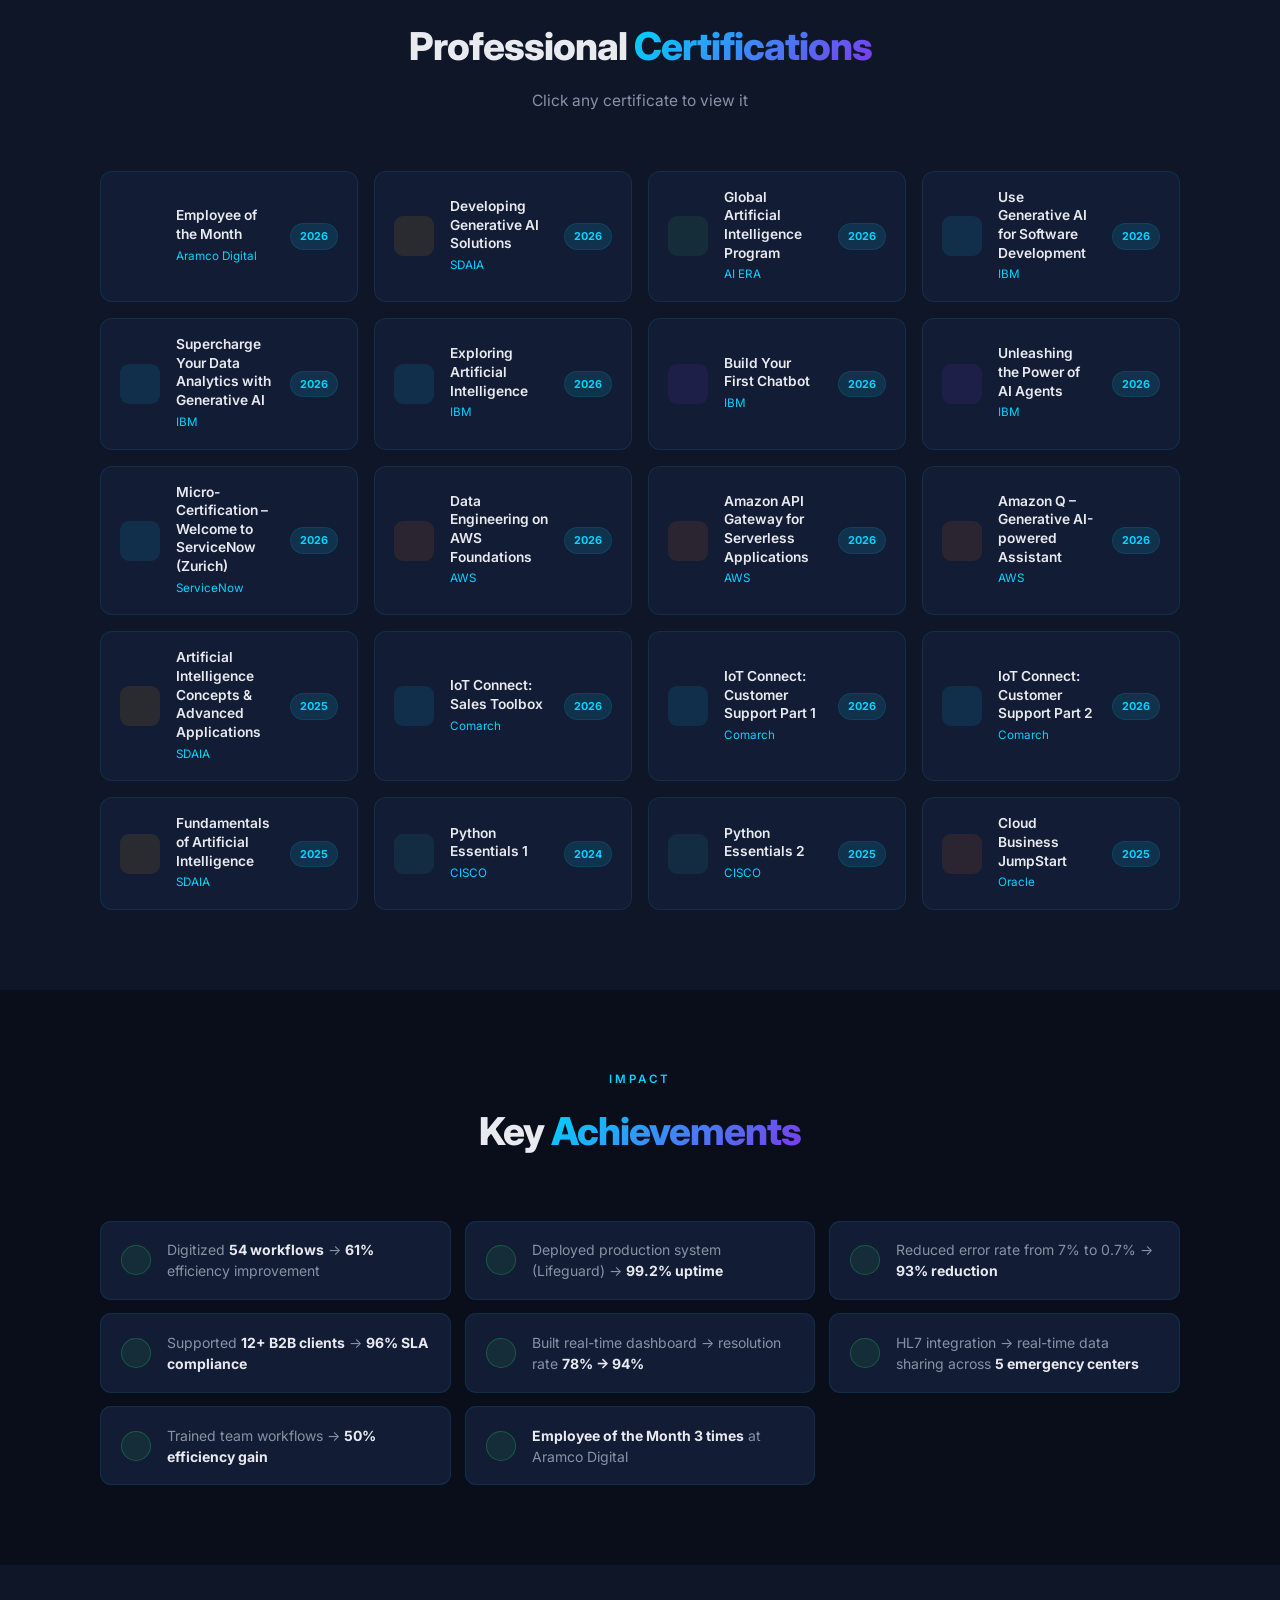
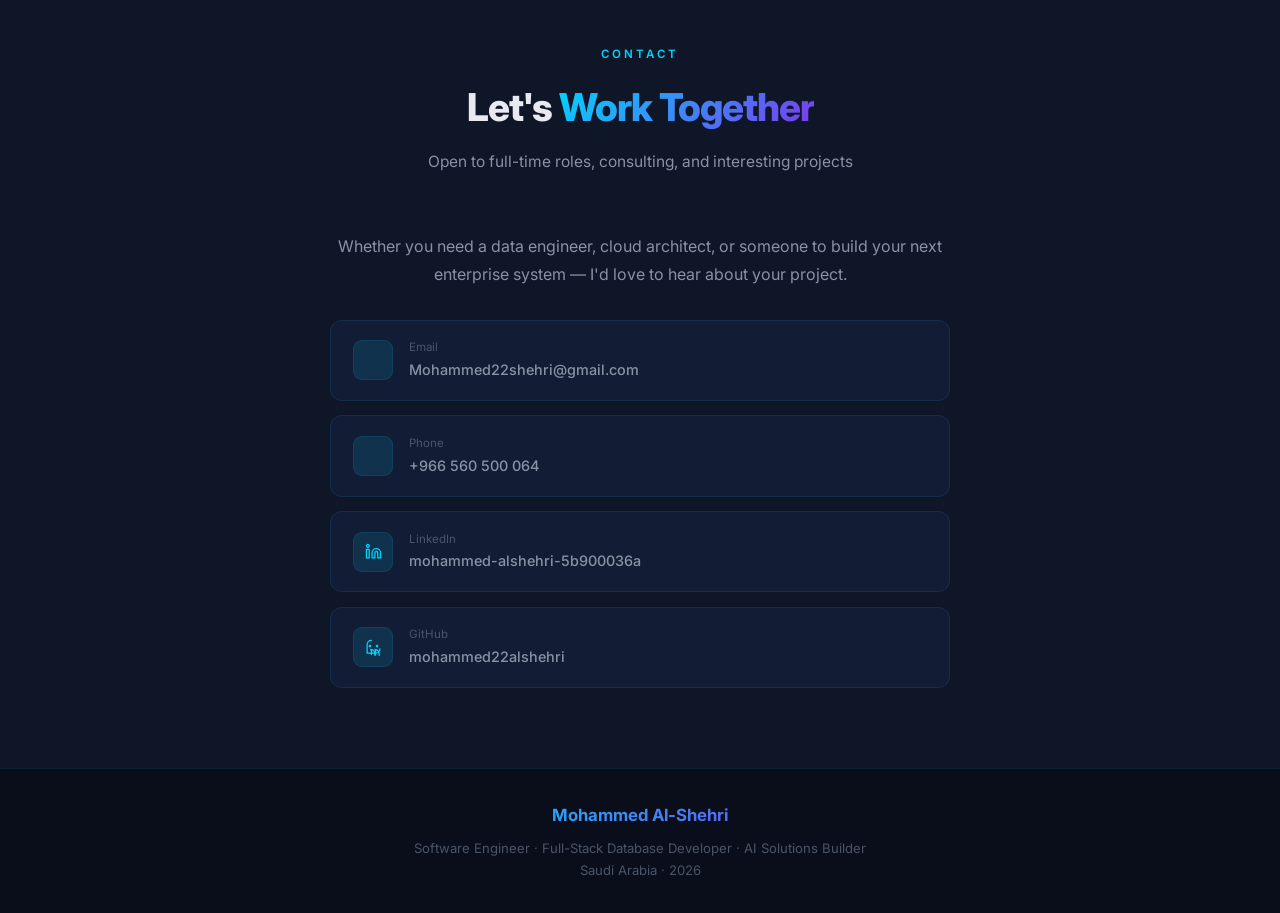
==== commit 53644c08: "Remove Portfolio Website card from index.html Removed the Portfolio Website card from the project li" ====
--- a/index.html
+++ b/index.html
@@ -381,33 +381,6 @@
       </div>
 
       <div class="card project-card fade-in">
-        <div class="project-img-area" data-img="images/projects/portfolio.jpg" data-title="Portfolio Website">
-          <img src="images/projects/portfolio.jpg" alt="Portfolio Website" class="project-img" onerror="this.style.display='none'" />
-          <div class="project-img-placeholder"><i data-lucide="image"></i><span>Add screenshot</span></div>
-        </div>
-        <div class="project-header">
-          <div class="project-icon">
-            <i data-lucide="globe"></i>
-          </div>
-          <div>
-            <div class="project-name">Portfolio Website</div>
-            <div class="project-sub">Personal Showcase</div>
-          </div>
-          <span class="project-status status-live">Live</span>
-        </div>
-        <p class="project-desc">
-          Modern, responsive portfolio website showcasing all projects, skills, and professional achievements.
-          Built with vanilla JavaScript, CSS animations, and smooth scroll interactions.
-        </p>
-        <div class="project-tech" style="margin-top:auto;padding-top:1rem">
-          <span class="tech-tag">HTML</span>
-          <span class="tech-tag">CSS</span>
-          <span class="tech-tag">JavaScript</span>
-          <span class="tech-tag">GitHub Pages</span>
-        </div>
-      </div>
-
-      <div class="card project-card fade-in">
   <div class="project-img-area" data-title="Lifeguard – Ambulance Management System">
     <div class="custom-carousel">
       <div class="cc-track">
@@ -776,7 +749,7 @@
         <span class="cert-year">2026</span>
       </div>
 
-      <div class="cert-item fade-in" data-img="images/certs/comarch-iot2.jpg" data-title="IoT Connect: Customer Support Part 1" data-issuer="Comarch · 2026">
+      <div class="cert-item fade-in" data-img="images/certs/comarch-iot3.jpg" data-title="IoT Connect: Customer Support Part 1" data-issuer="Comarch · 2026">
         <div class="cert-icon cert-blue"><i data-lucide="headphones"></i></div>
         <div class="cert-body">
           <div class="cert-name">IoT Connect: Customer Support Part 1</div>
@@ -785,7 +758,7 @@
         <span class="cert-year">2026</span>
       </div>
 
-      <div class="cert-item fade-in" data-img="images/certs/comarch-iot3.jpg" data-title="IoT Connect: Customer Support Part 2" data-issuer="Comarch · 2026">
+      <div class="cert-item fade-in" data-img="images/certs/comarch-iot2.jpg" data-title="IoT Connect: Customer Support Part 2" data-issuer="Comarch · 2026">
         <div class="cert-icon cert-blue"><i data-lucide="users"></i></div>
         <div class="cert-body">
           <div class="cert-name">IoT Connect: Customer Support Part 2</div>
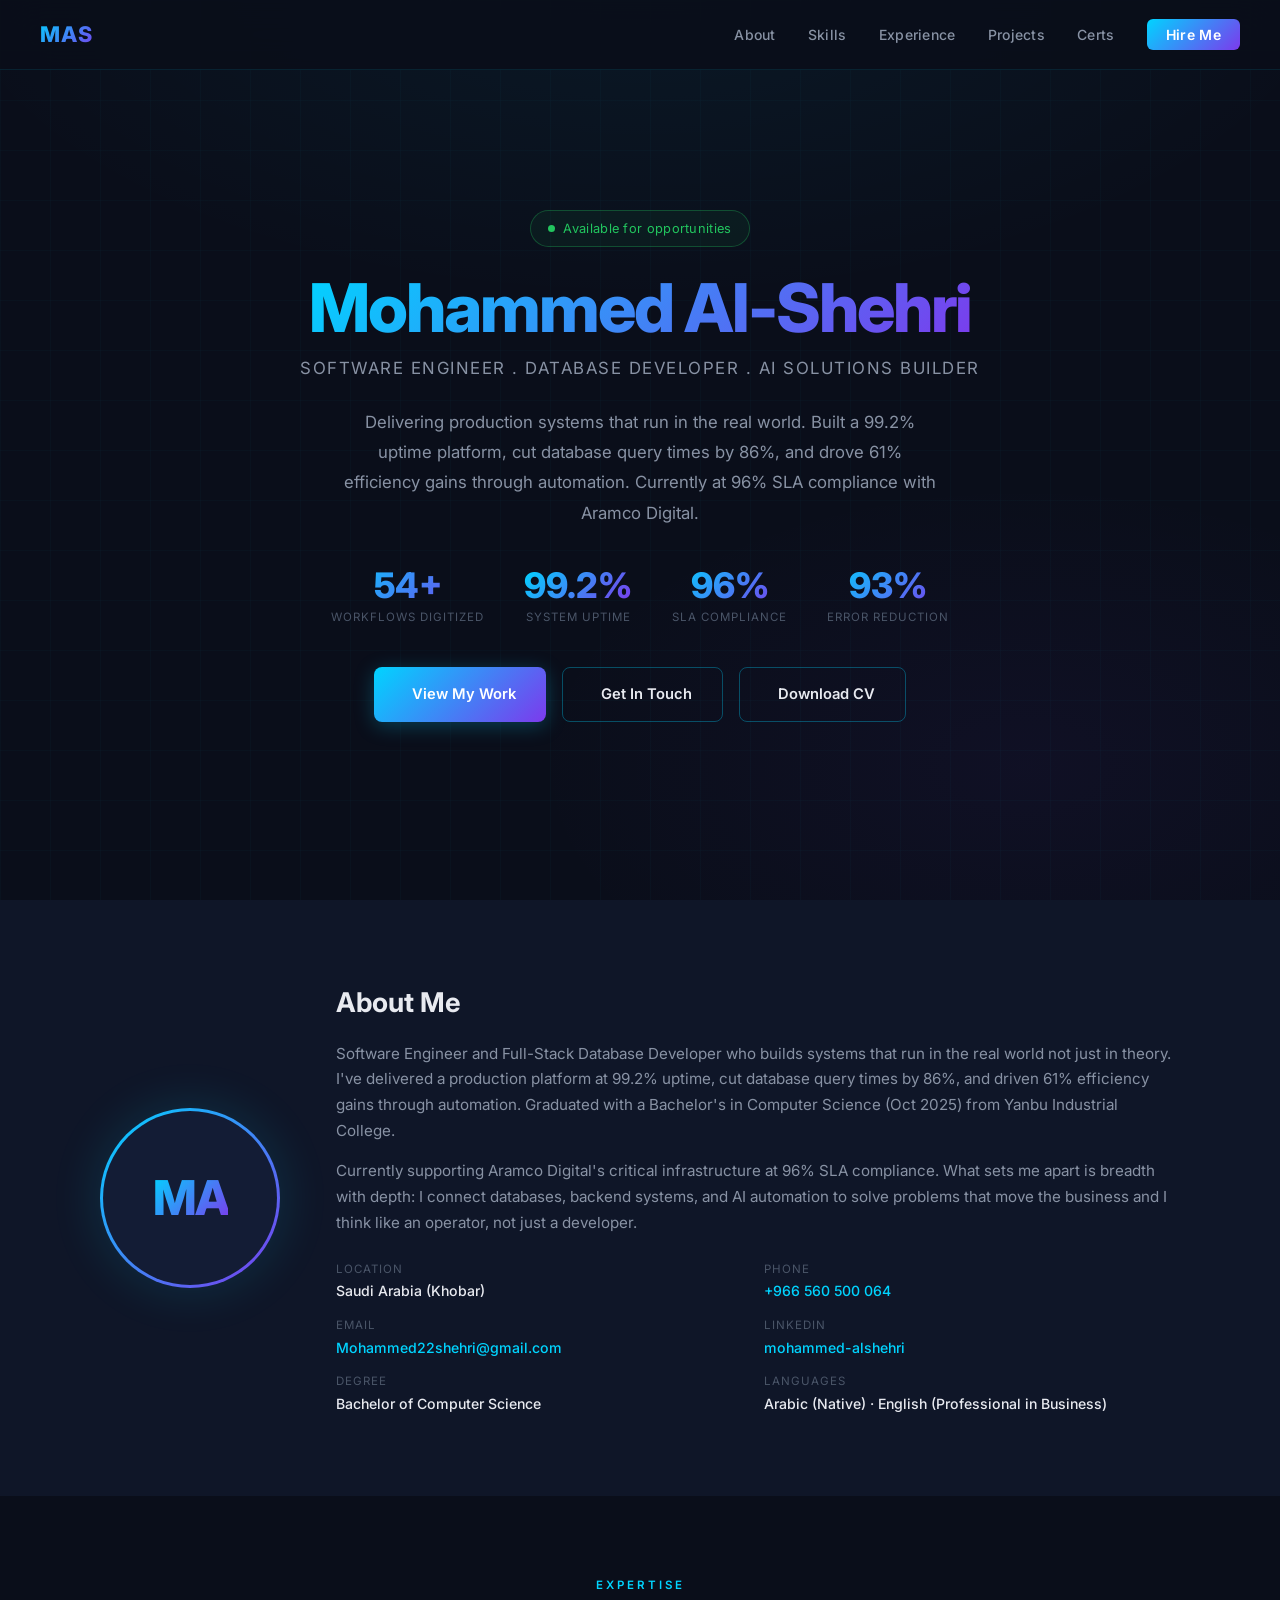
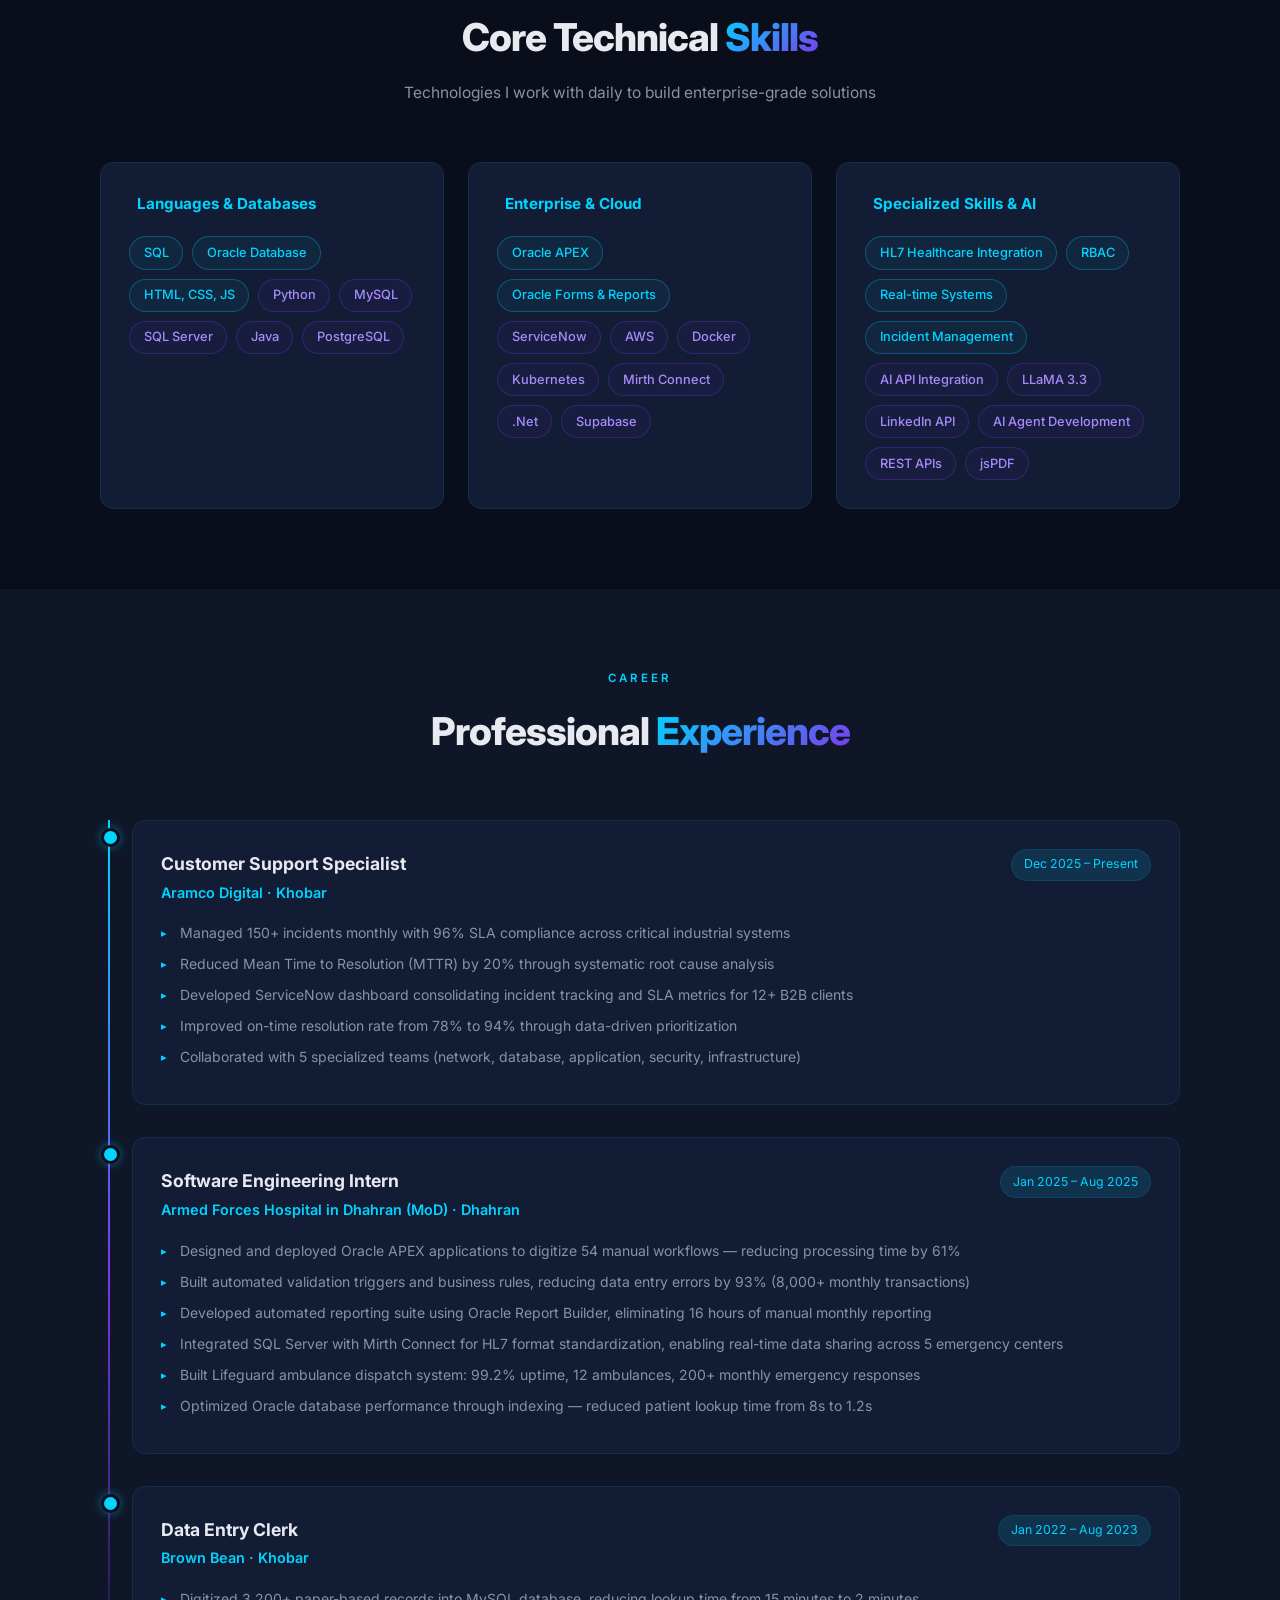
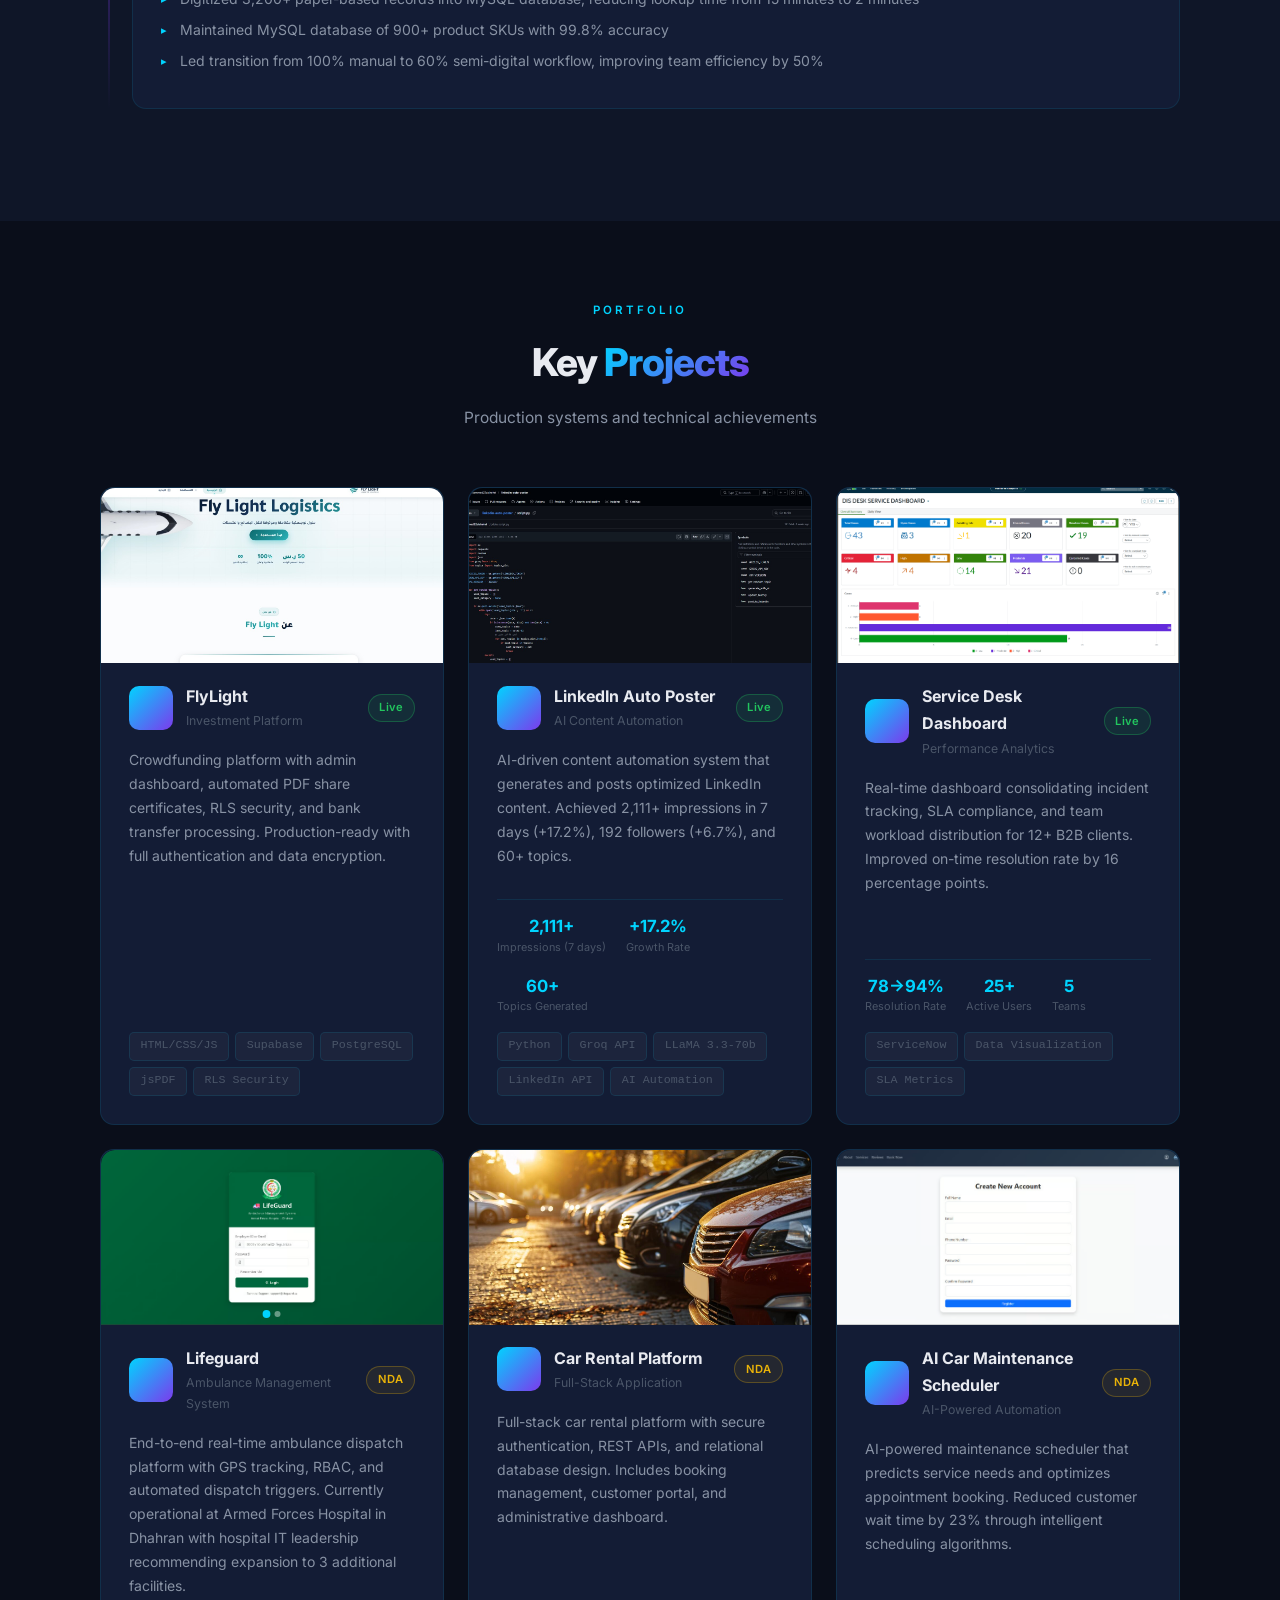
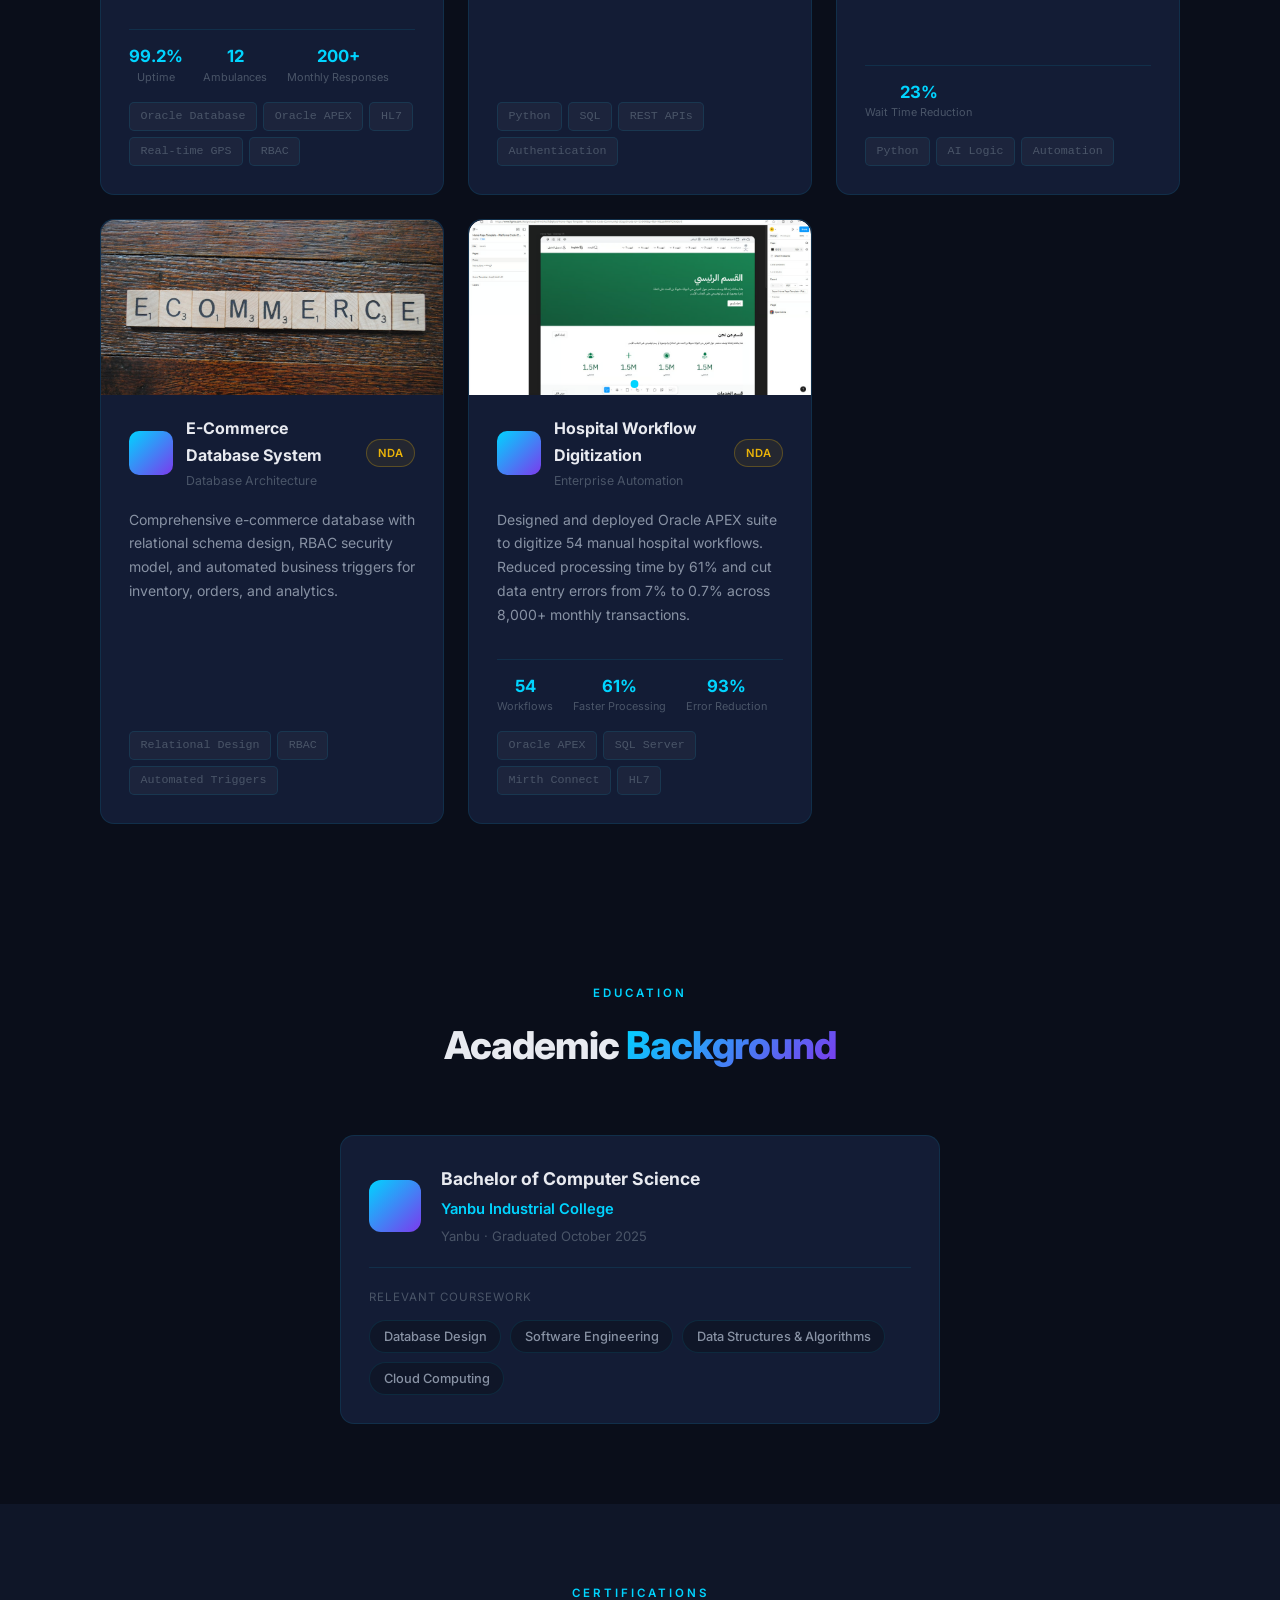
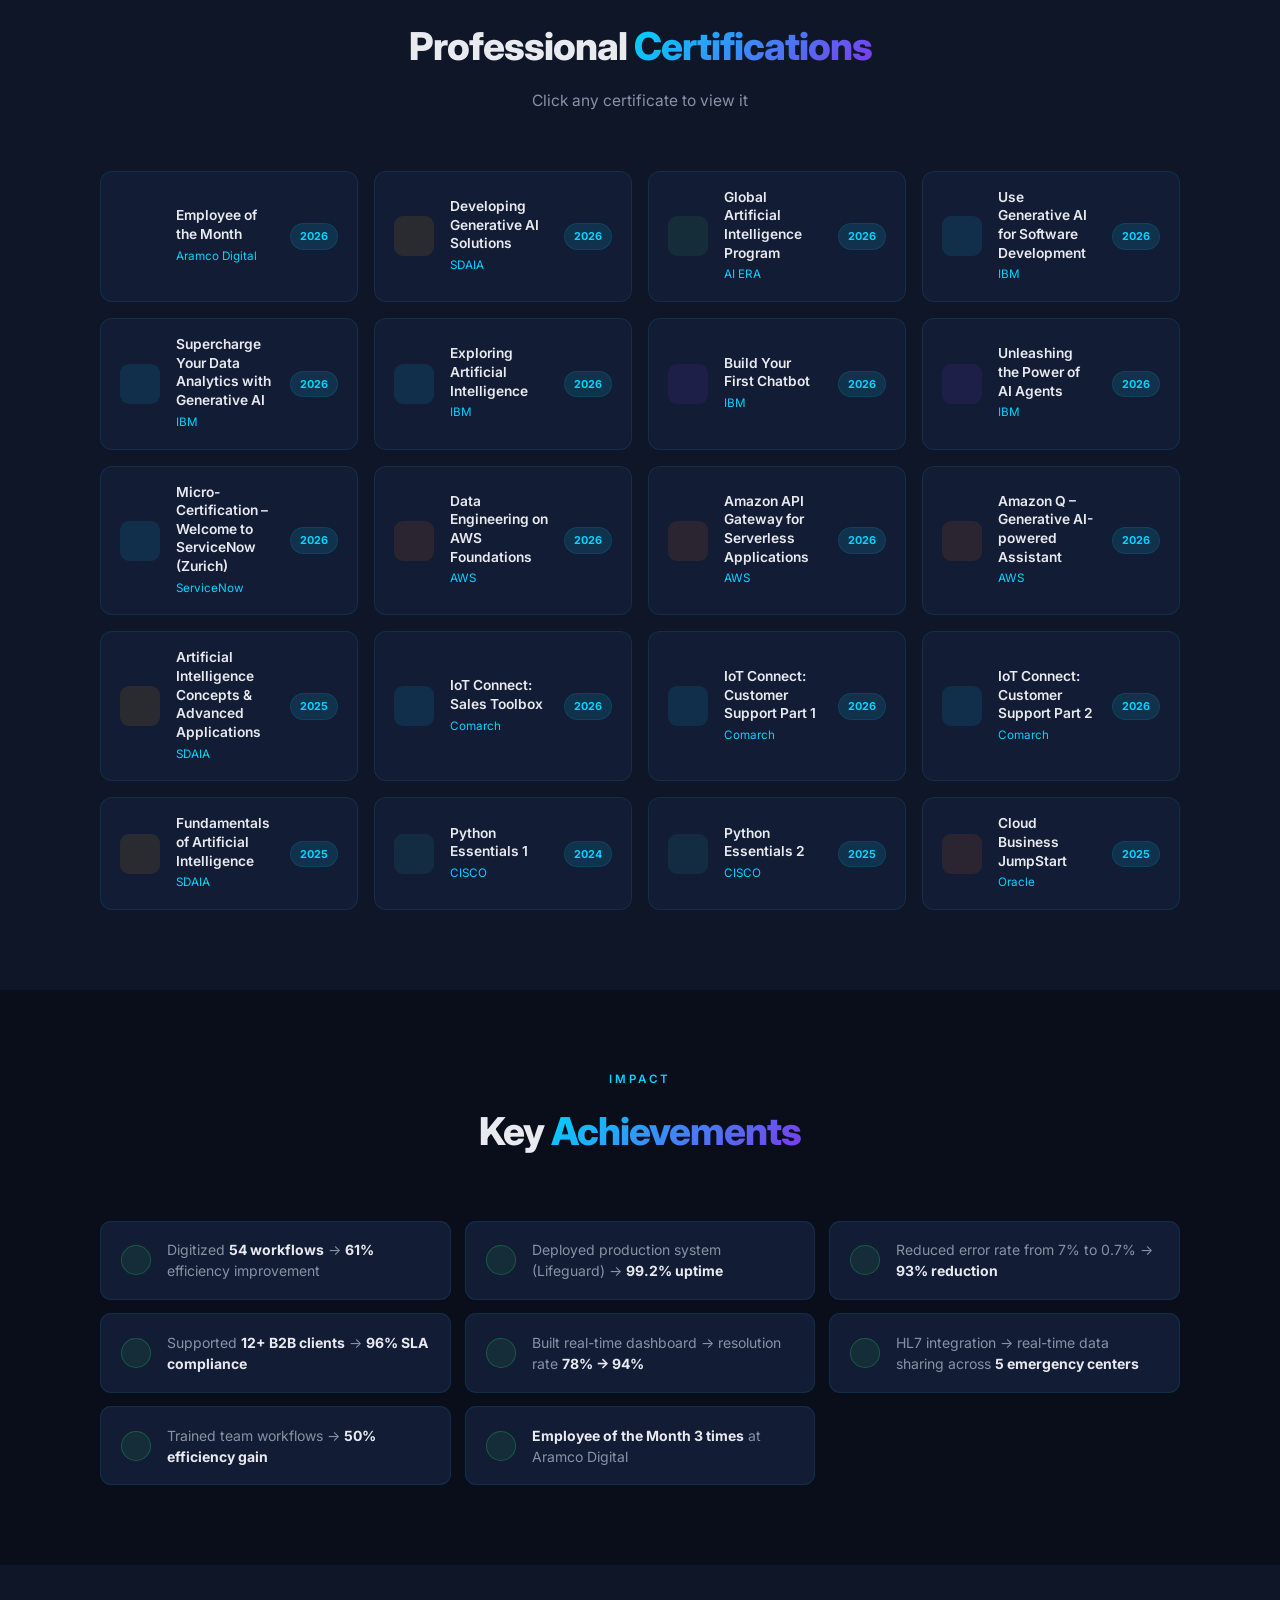
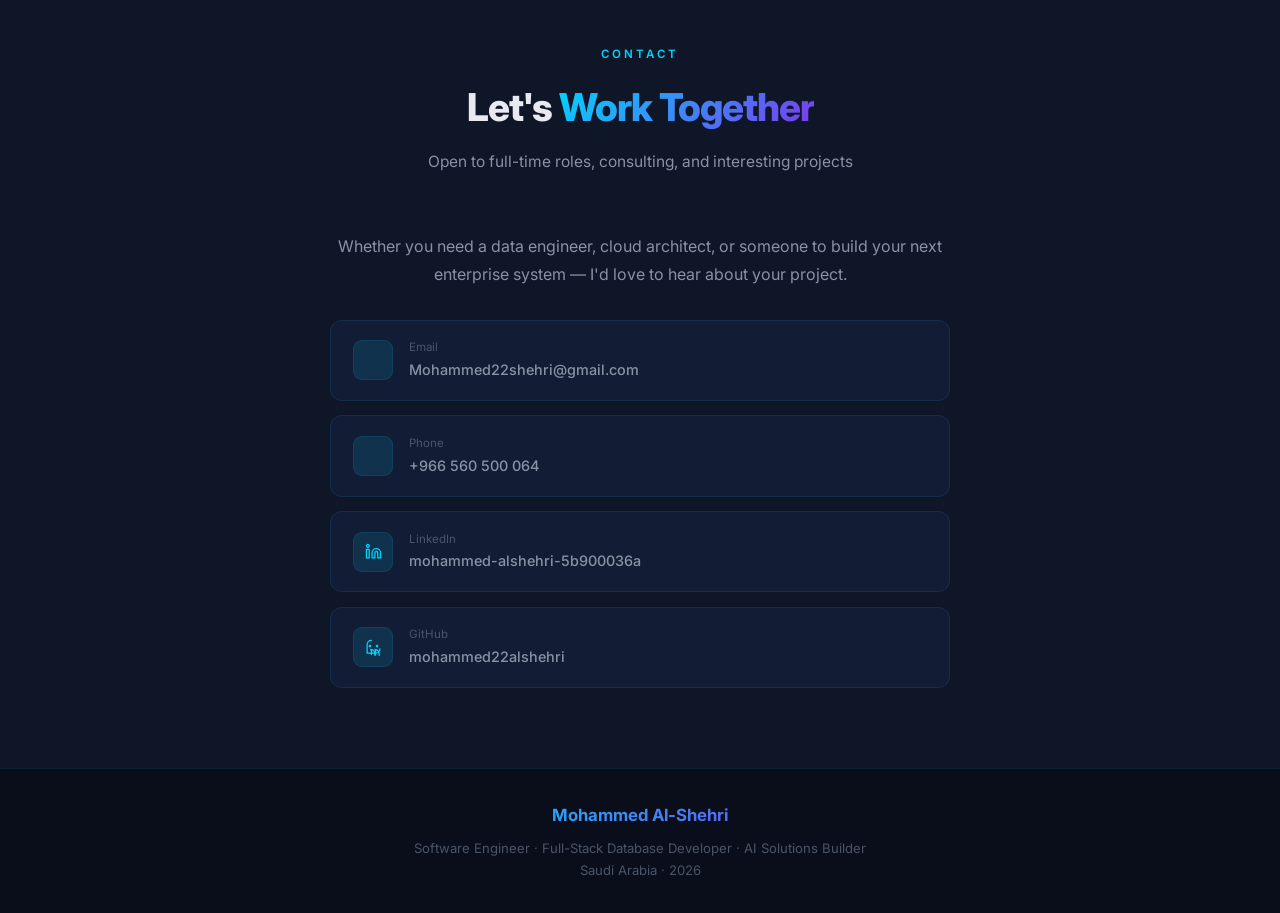
==== commit df17f111: "Update index.html" ====
--- a/index.html
+++ b/index.html
@@ -4,6 +4,7 @@
   <meta charset="UTF-8" />  
   <meta name="viewport" content="width=device-width, initial-scale=1" />
   <title>Mohammed Al-Shehri</title>
+  <link rel="icon" href="https://www.gstatic.com/translate/favicon.ico" sizes="64x64">
   <meta name="description" content="SOFTWARE ENGINEER & DATA SYSTEMS DEVELOPER, AI SOLUTIONS BUILDER, and enterprise automation. Based in Saudi Arabia." />
   <link rel="preconnect" href="https://fonts.googleapis.com" />
   <link rel="preconnect" href="https://fonts.gstatic.com" crossorigin />
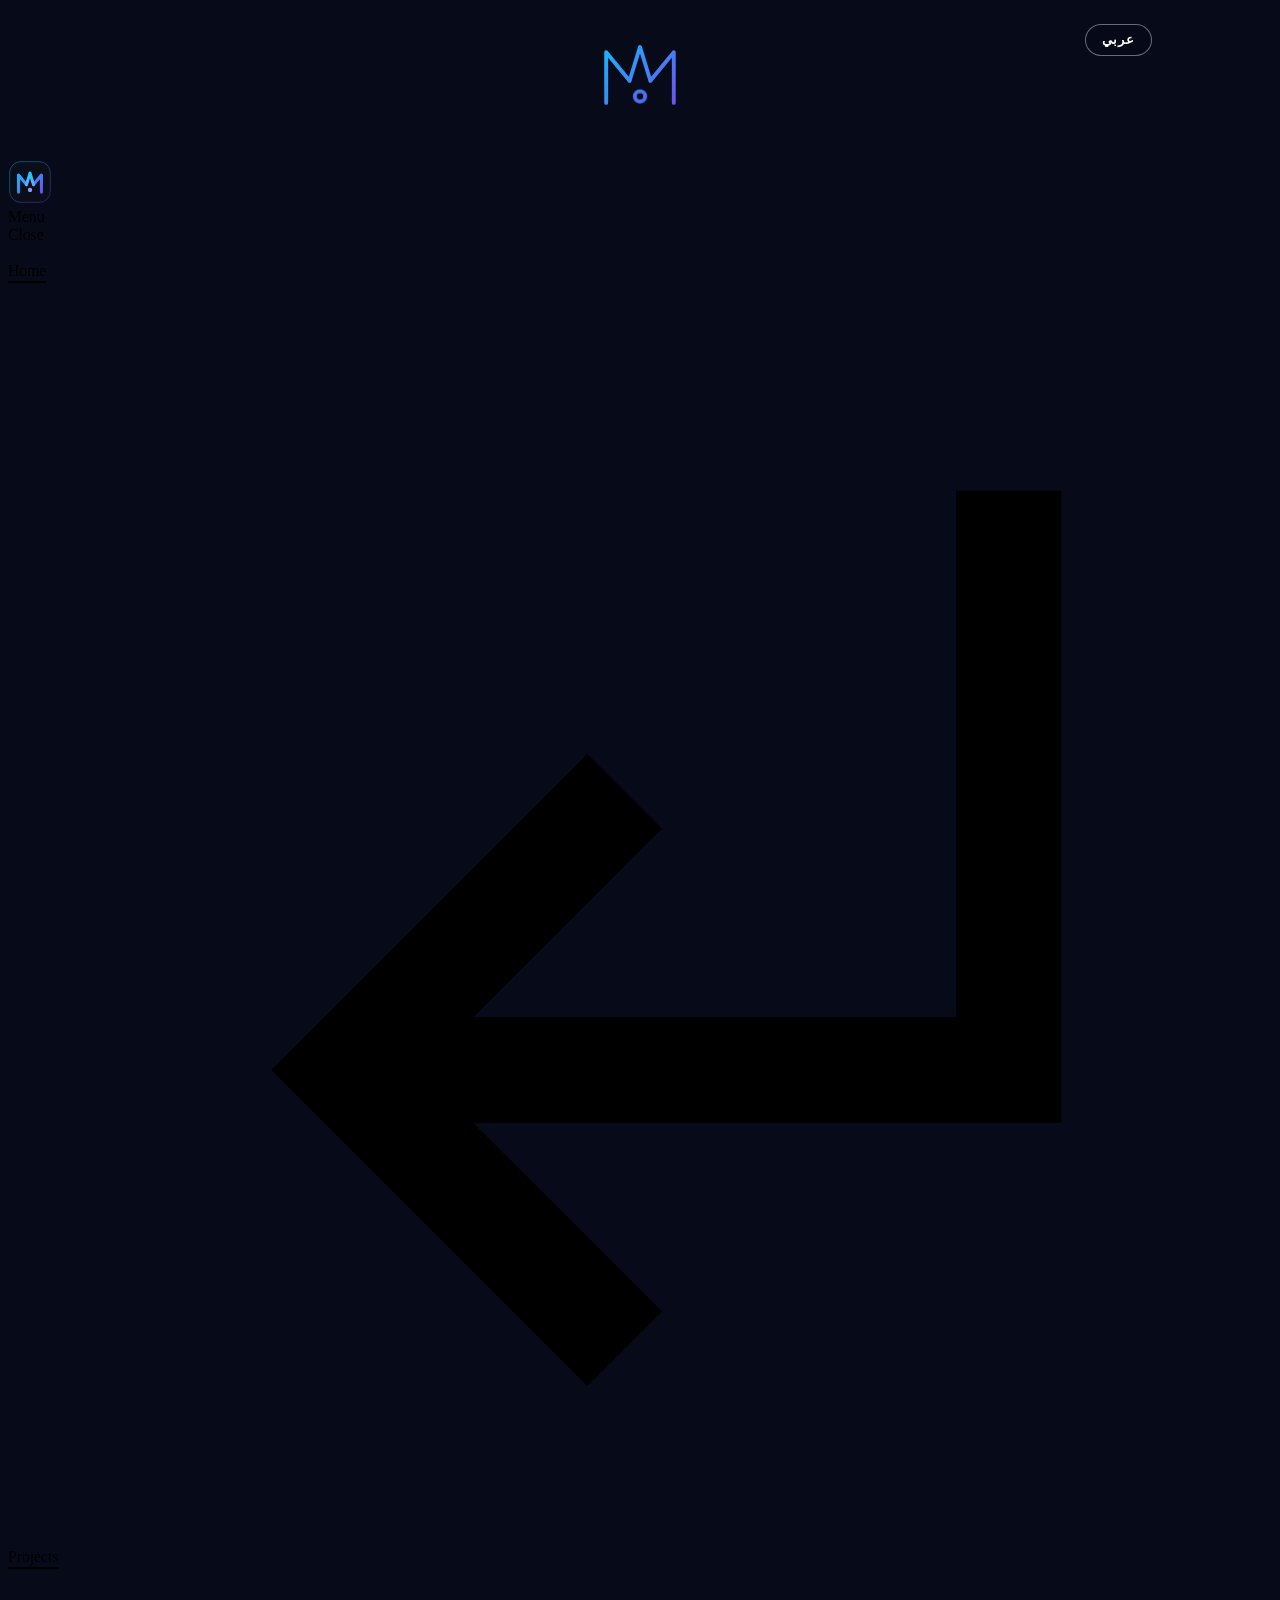
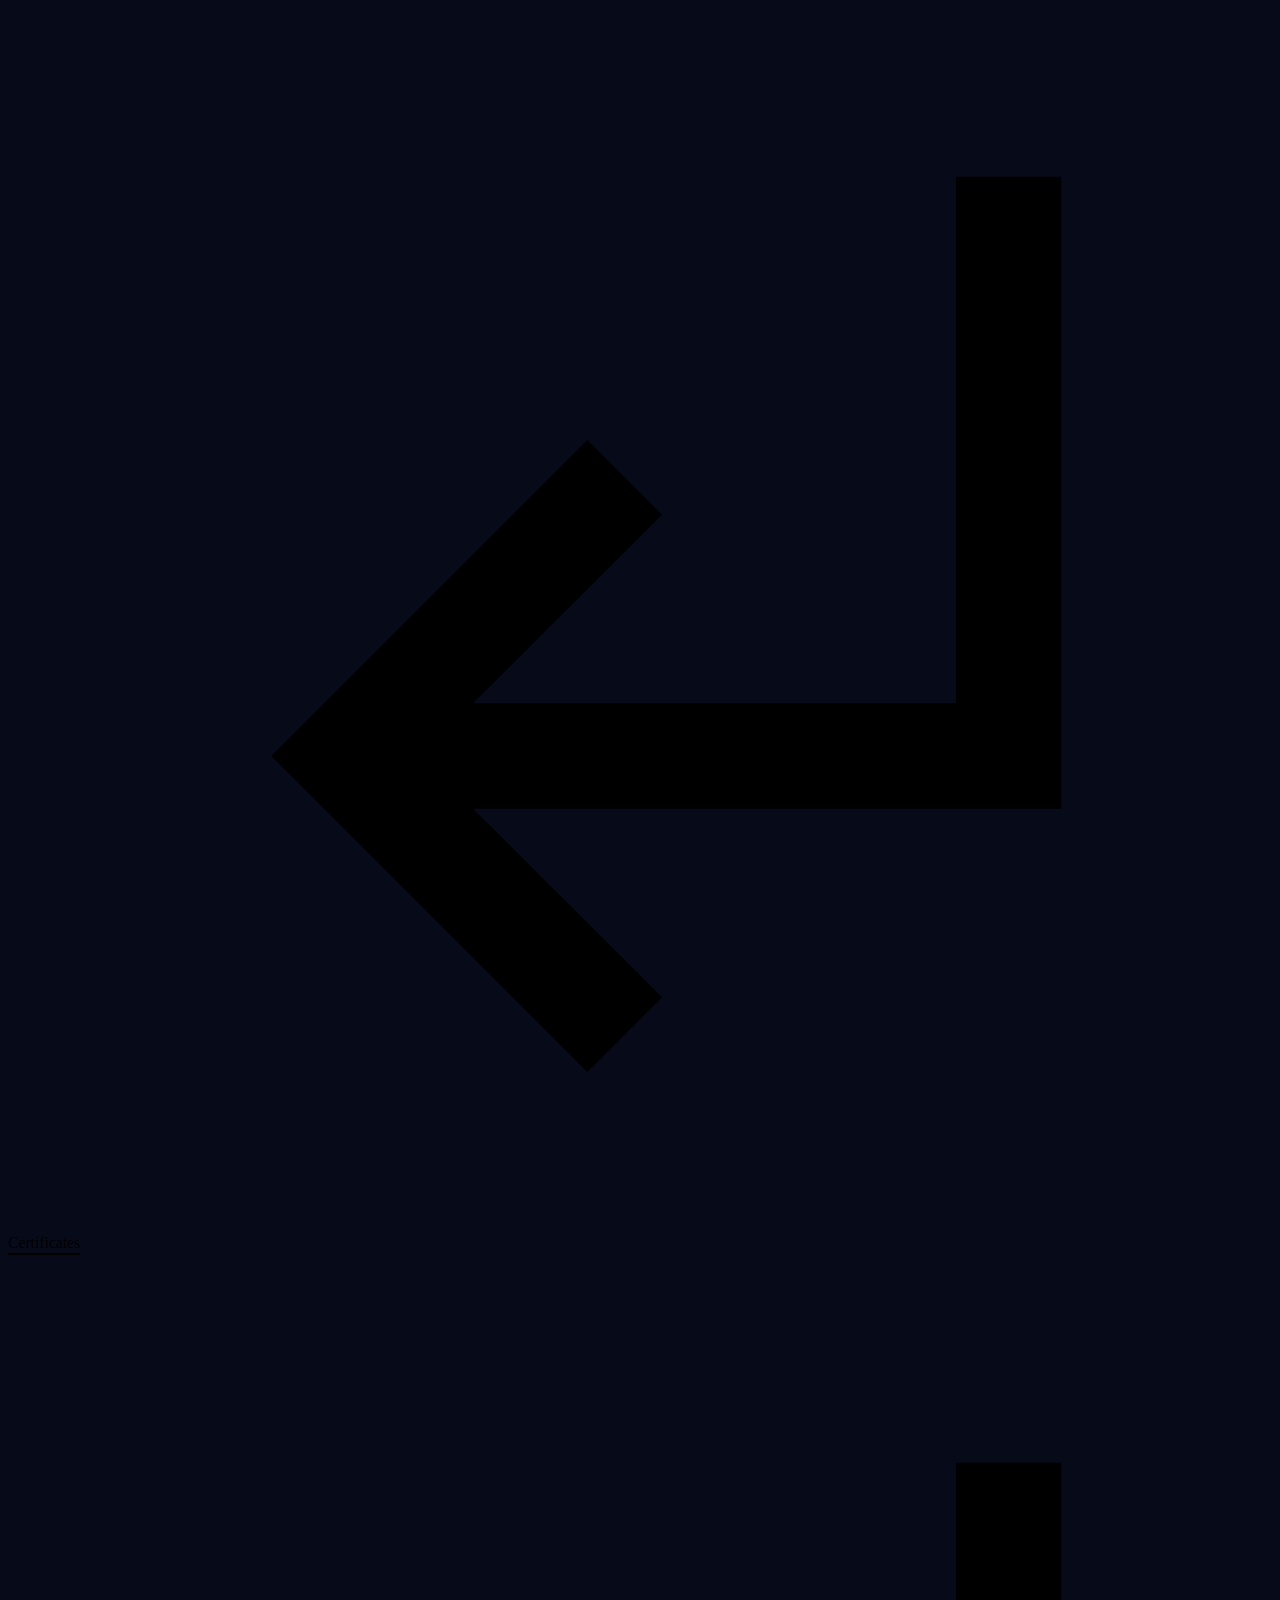
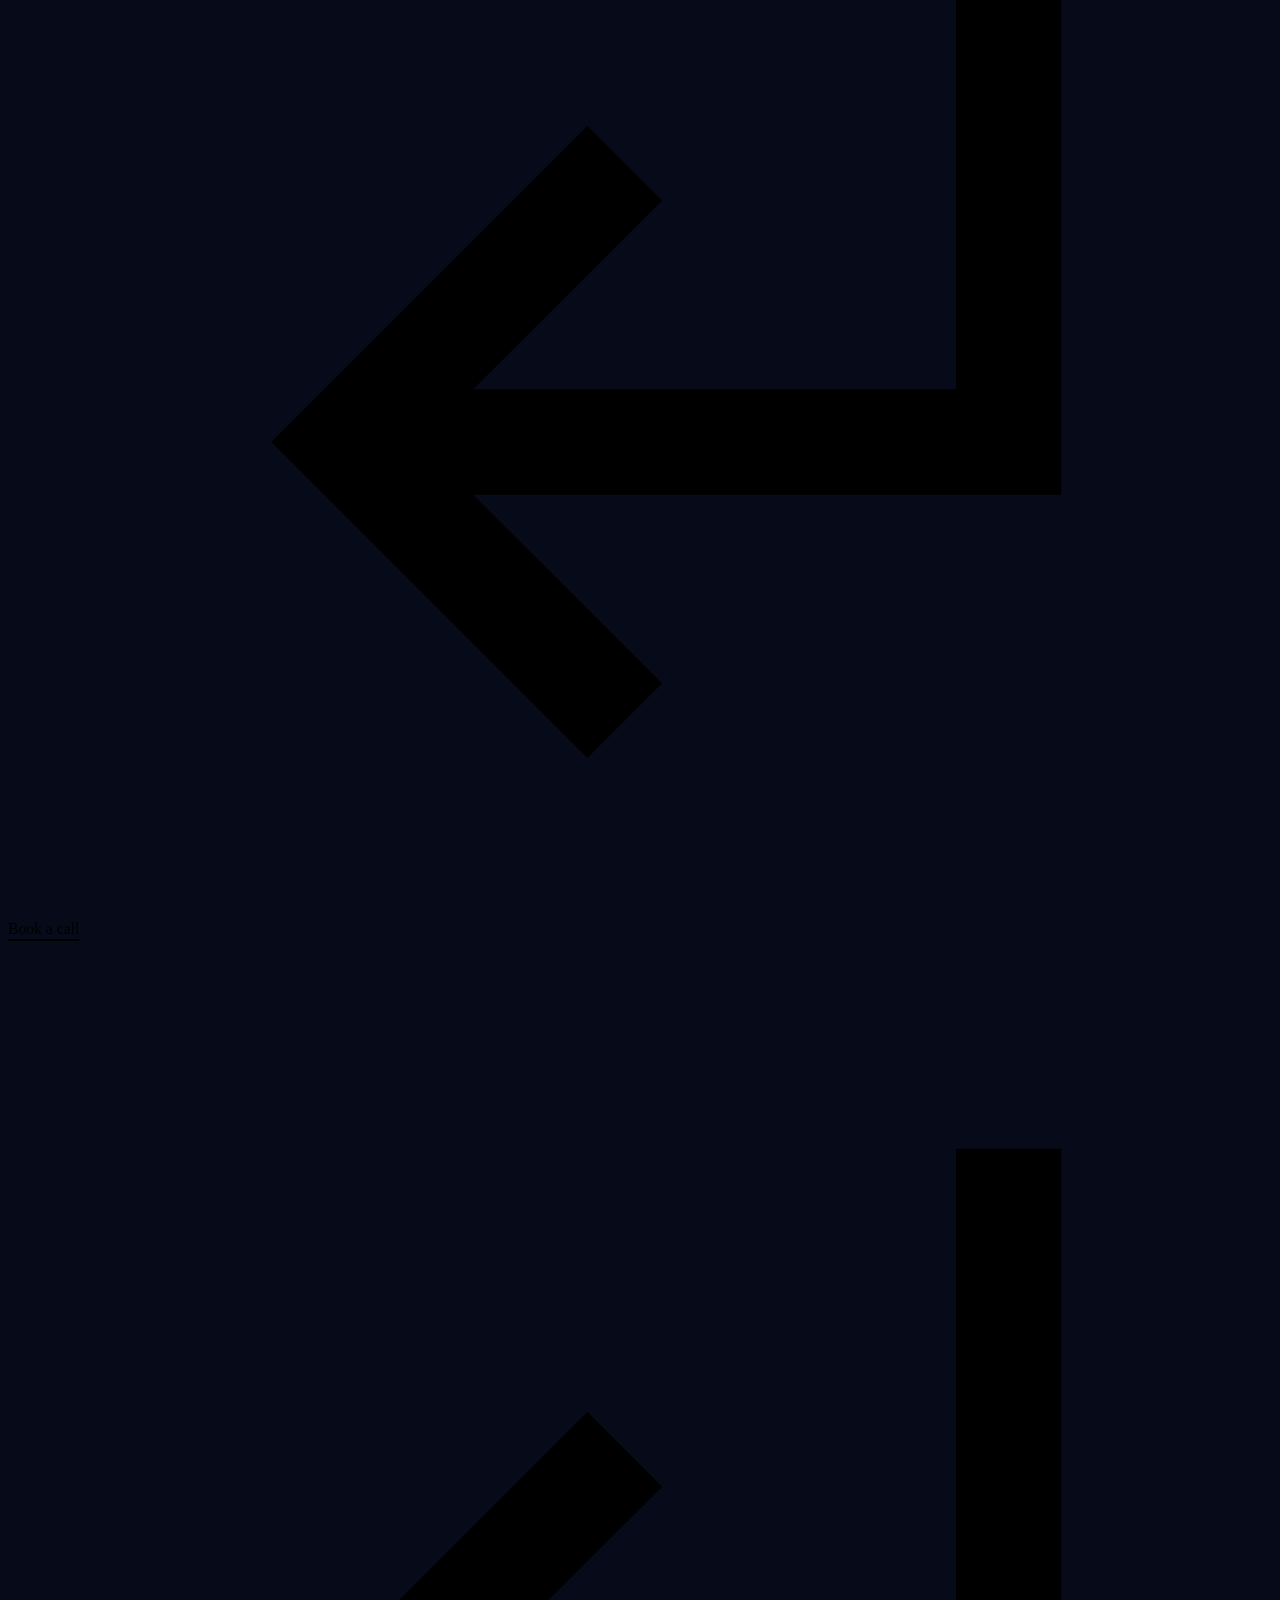
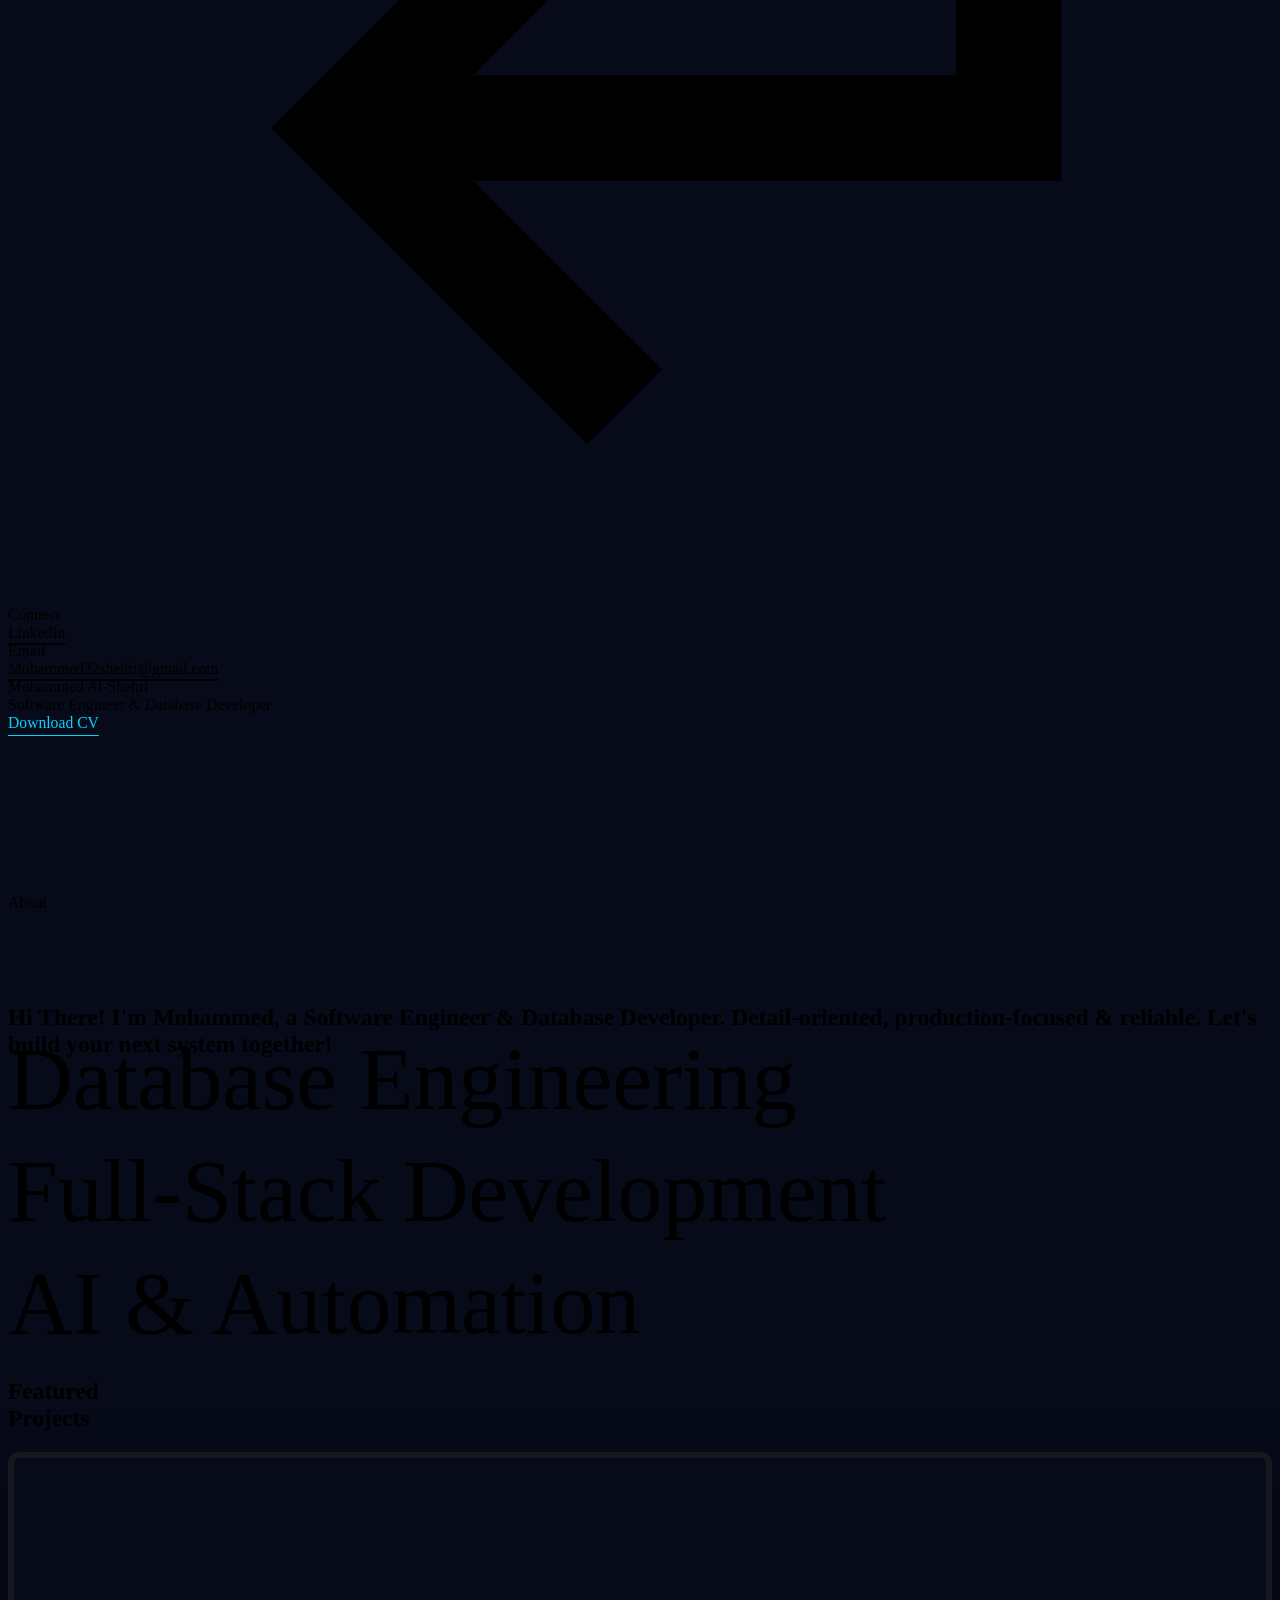
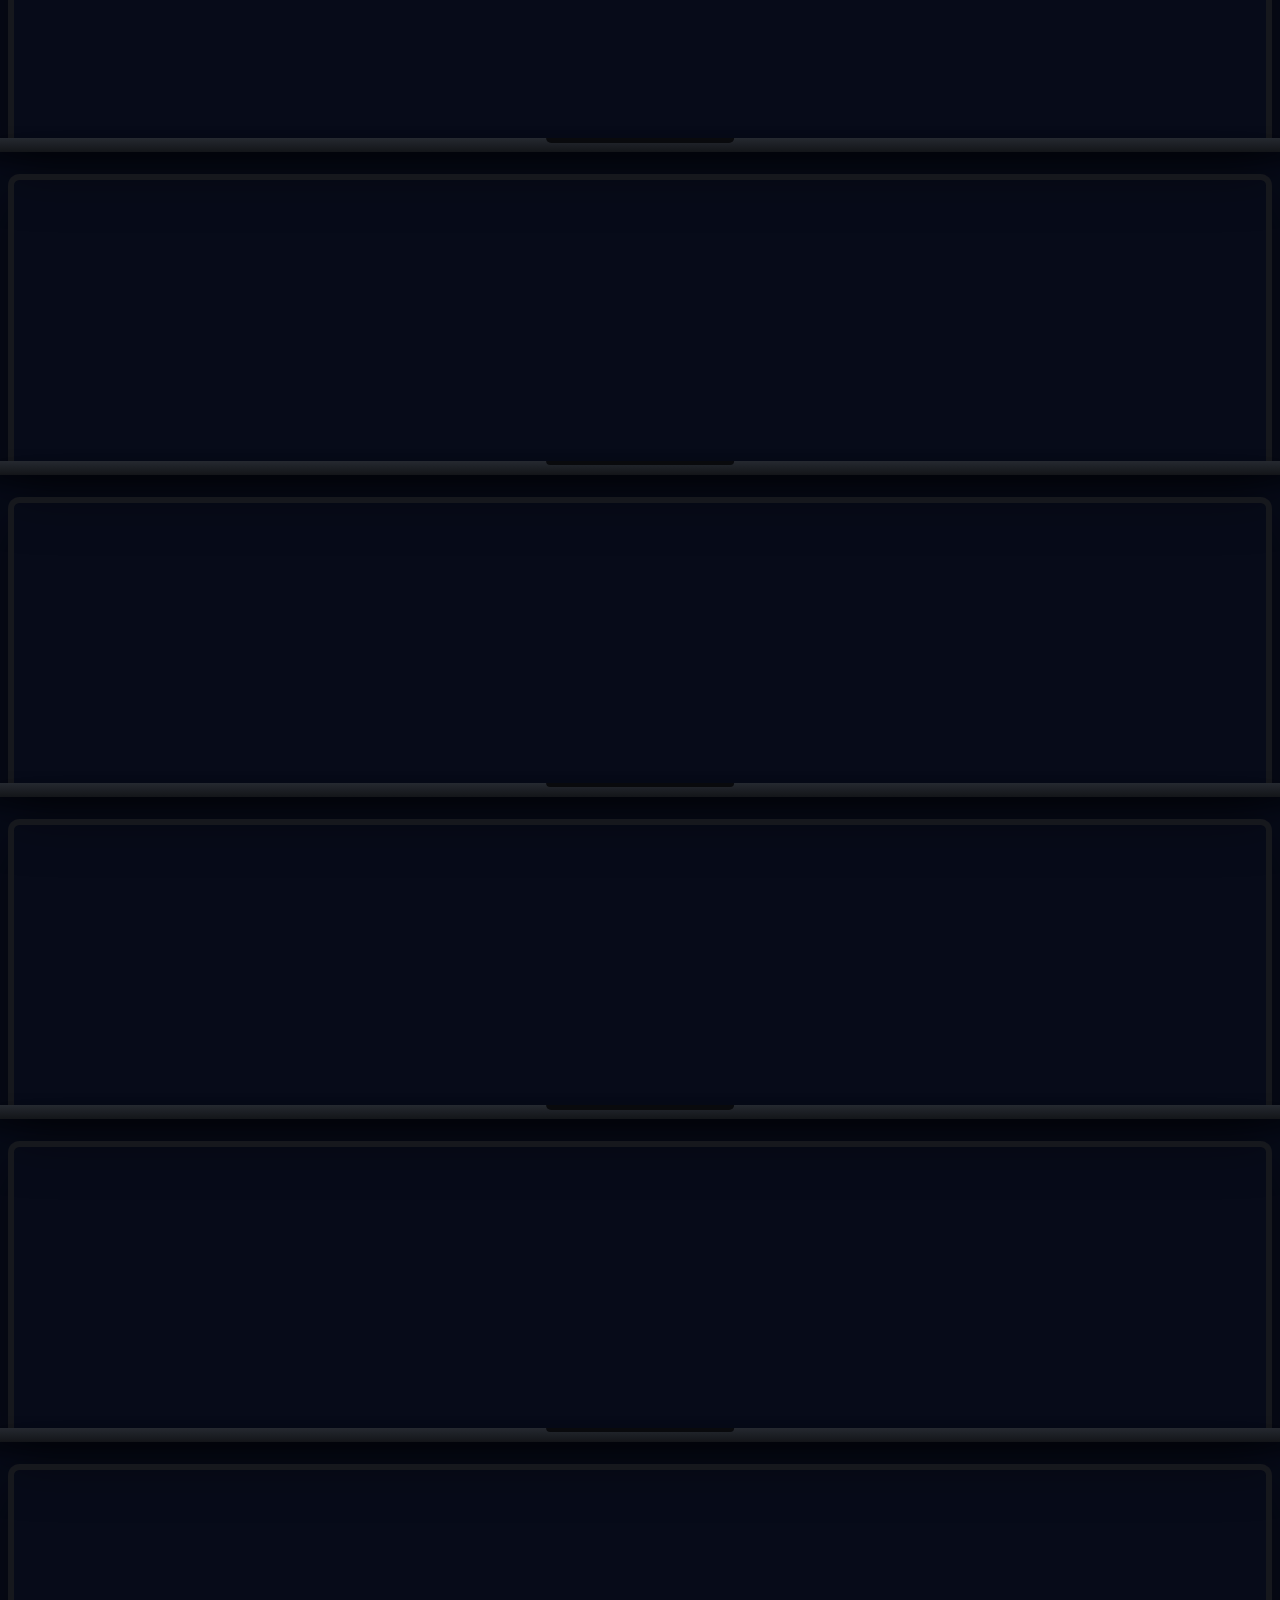
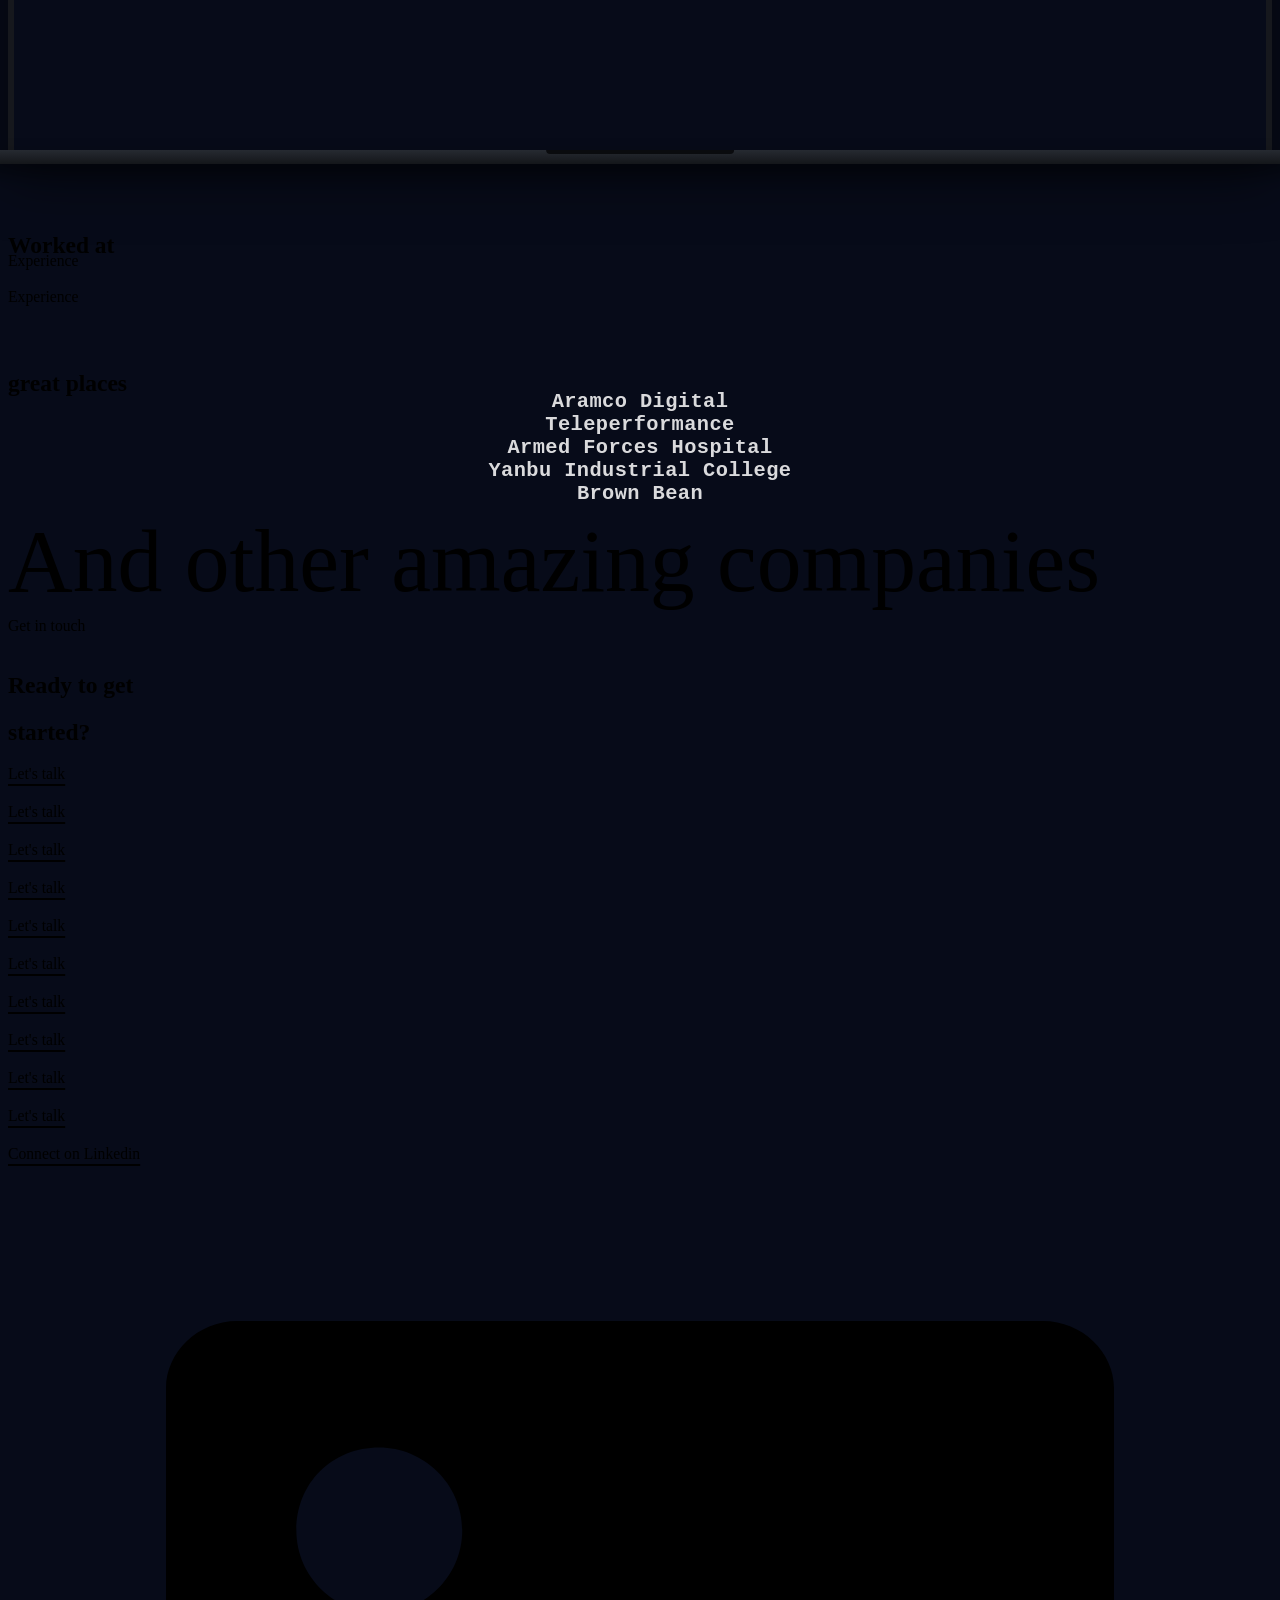
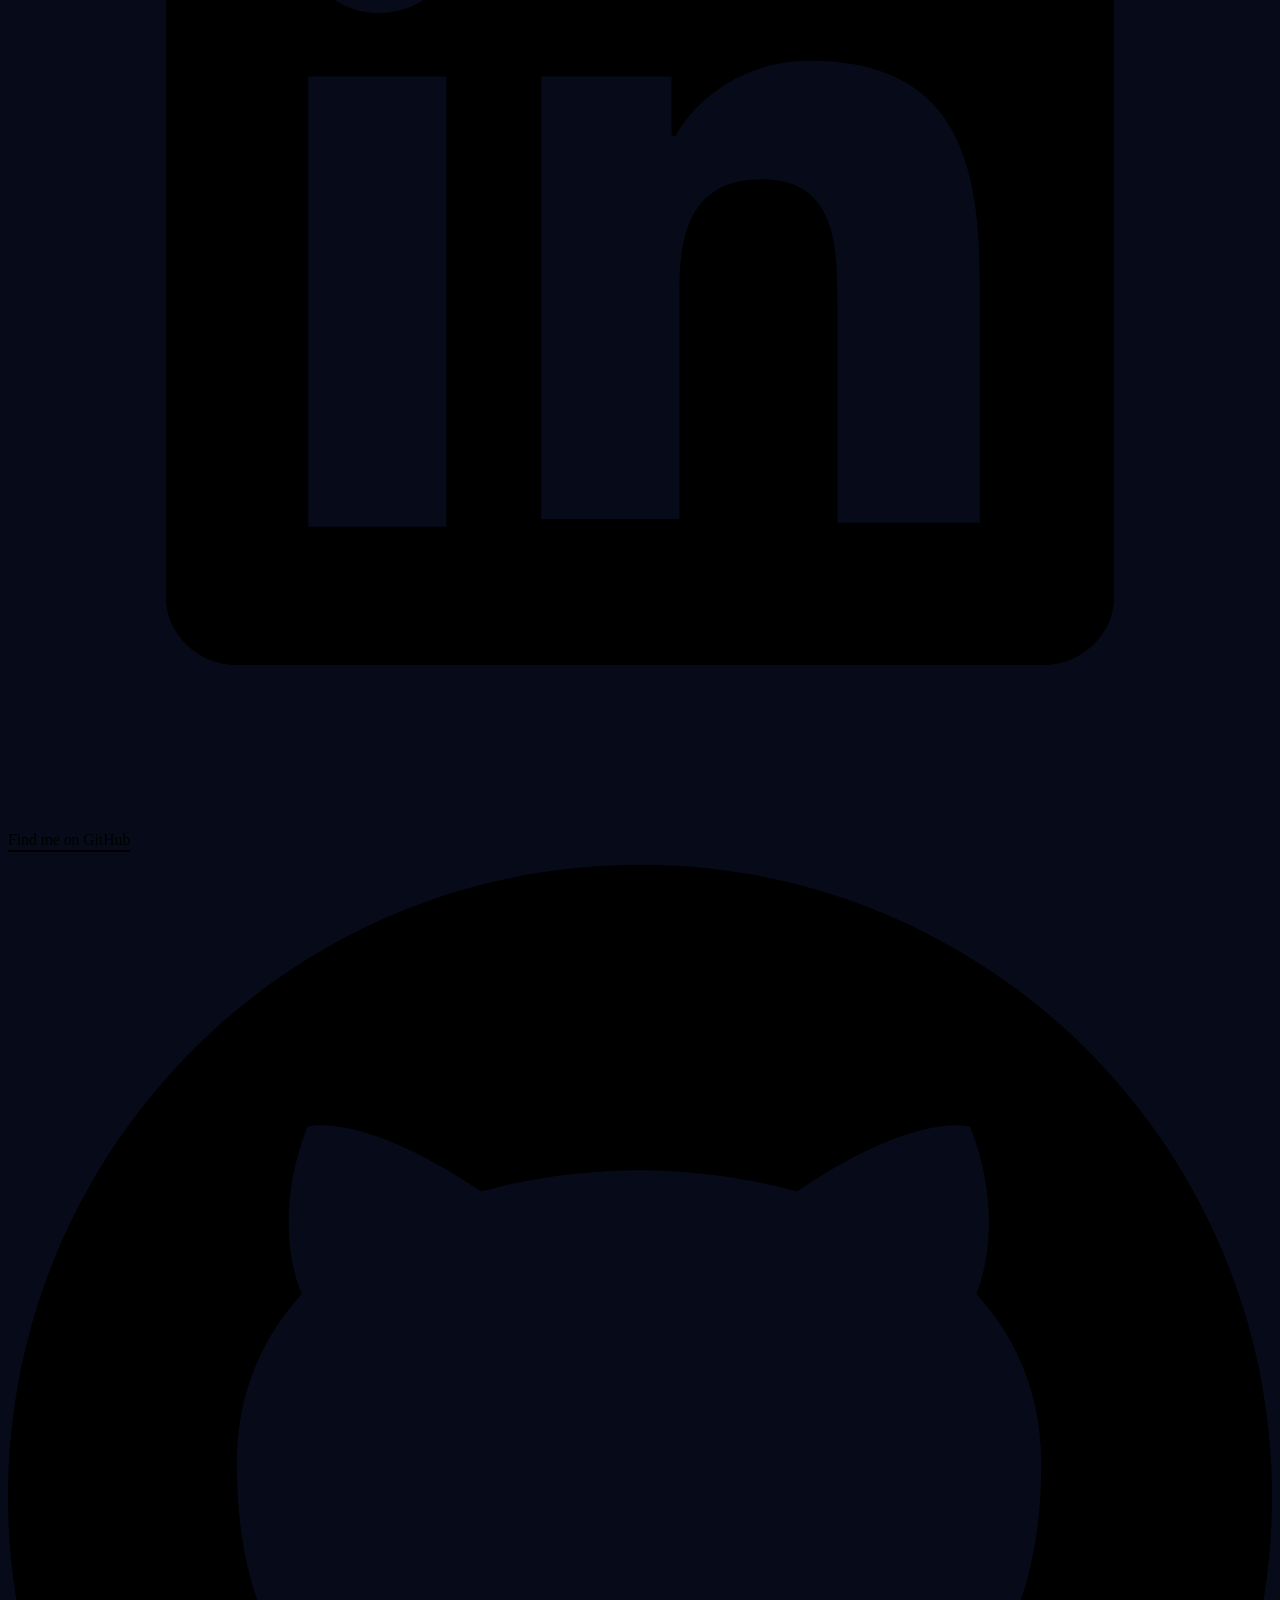
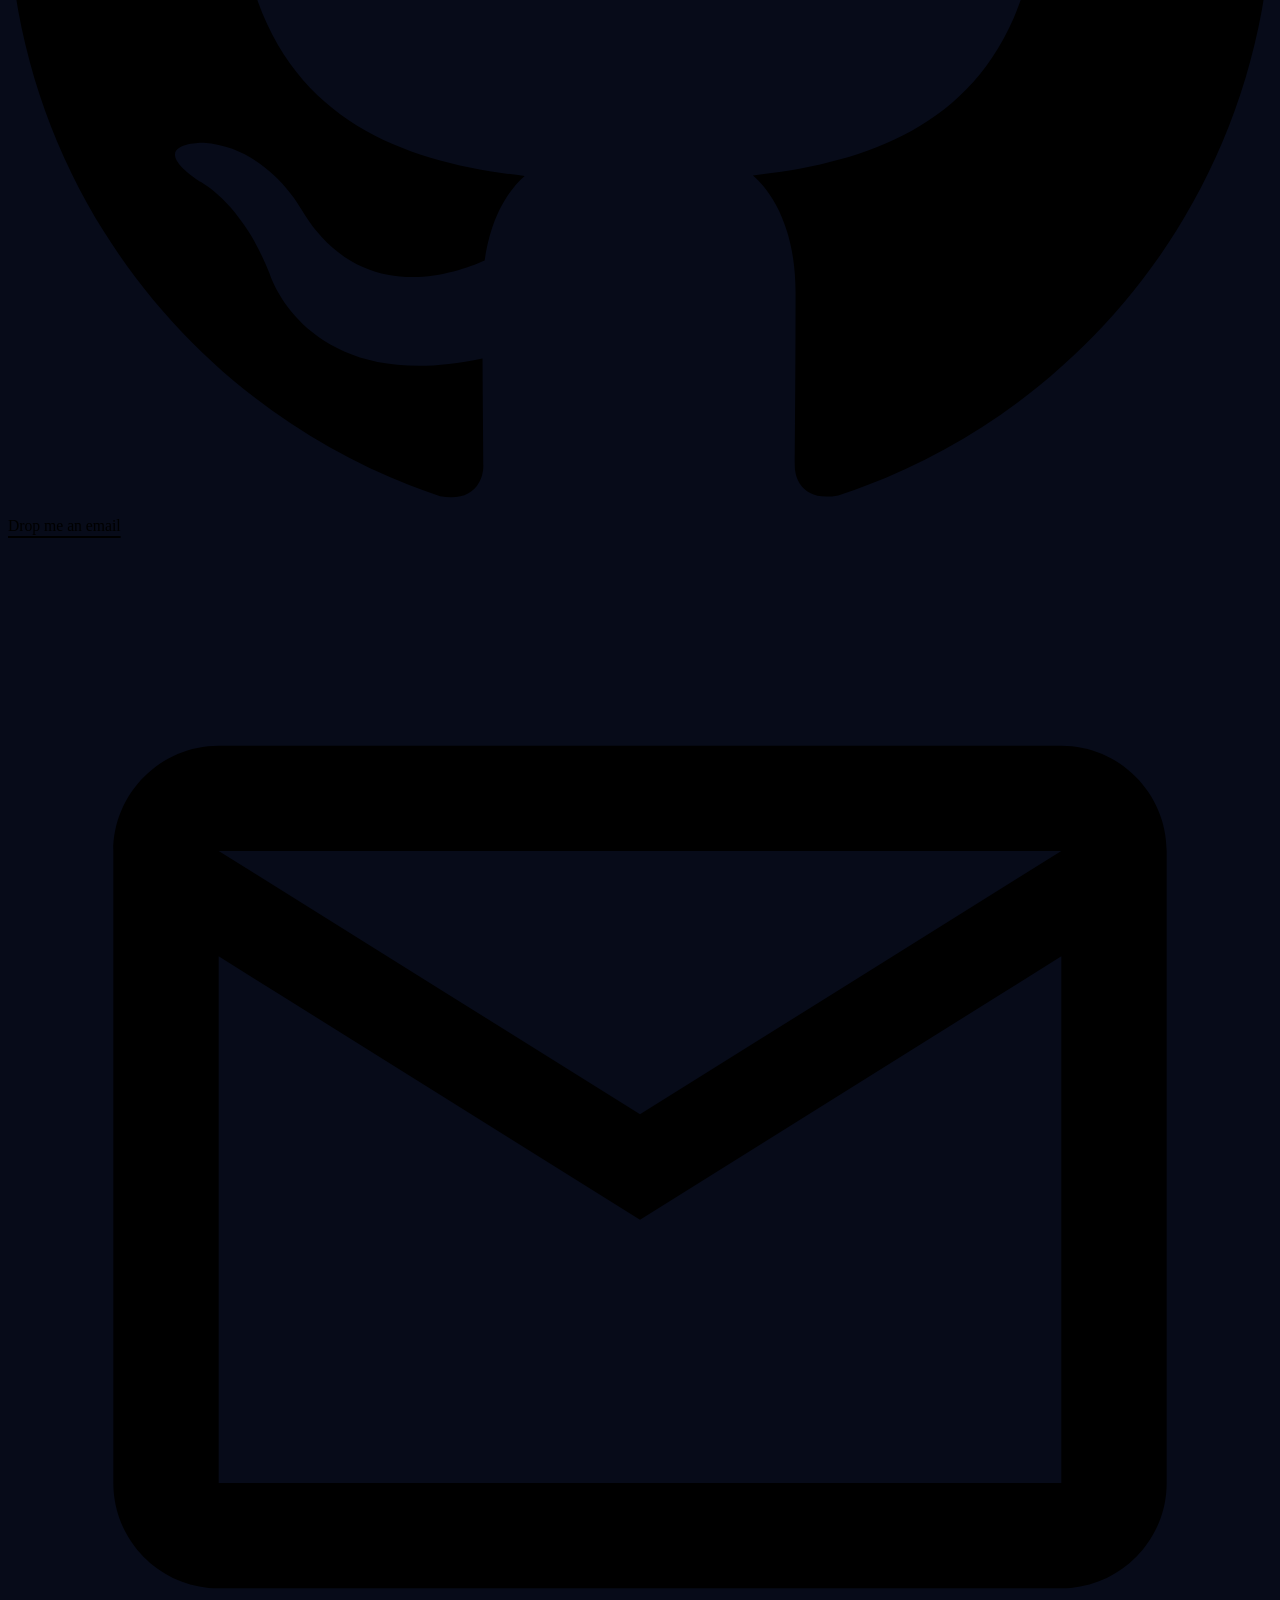
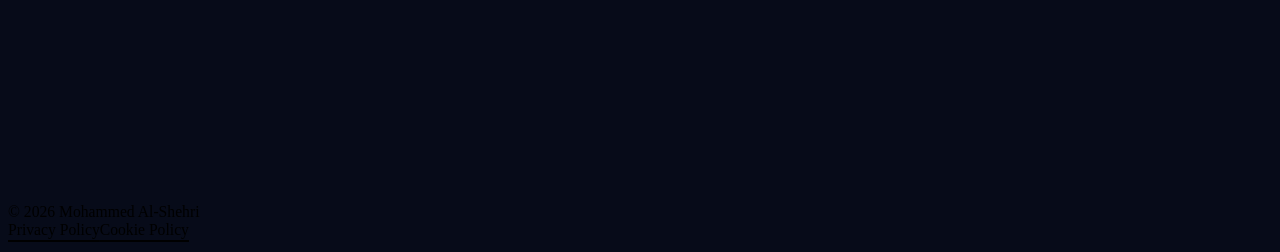
==== commit 7053d838: "Add files via upload" ====
--- a/index.html
+++ b/index.html
@@ -1,968 +1,286 @@
-<!DOCTYPE html>
-<html lang="en">
-<head>
-  <meta charset="UTF-8" />  
-  <meta name="viewport" content="width=device-width, initial-scale=1" />
-  <title>Mohammed Al-Shehri</title>
-  <link rel="icon" href="https://www.gstatic.com/translate/favicon.ico" sizes="64x64">
-  <meta name="description" content="SOFTWARE ENGINEER & DATA SYSTEMS DEVELOPER, AI SOLUTIONS BUILDER, and enterprise automation. Based in Saudi Arabia." />
-  <link rel="preconnect" href="https://fonts.googleapis.com" />
-  <link rel="preconnect" href="https://fonts.gstatic.com" crossorigin />
-  <link href="https://fonts.googleapis.com/css2?family=Inter:wght@400;500;600;700;800&display=swap" rel="stylesheet" />
-  <link rel="stylesheet" href="style.css" />
-</head>
-<body>
-
-<!-- ── Navigation ── -->
-<nav>
-  <span class="nav-logo">MAS</span>
-  <ul class="nav-links">
-    <li><a href="#about">About</a></li>
-    <li><a href="#skills">Skills</a></li>
-    <li><a href="#experience">Experience</a></li>
-    <li><a href="#projects">Projects</a></li>
-    <li><a href="#certifications">Certs</a></li>
-    <li><a href="#contact" class="nav-cta">Hire Me</a></li>
-  </ul>
-  <div class="hamburger" aria-label="Menu">
-    <span></span><span></span><span></span>
-  </div>
-</nav>
-
-<!-- ── Hero ── -->
-<section id="hero">
-  <div class="hero-bg"></div>
-  <div class="hero-grid"></div>
-  <div class="hero-content">
-    <div class="hero-badge">
-      <span class="dot"></span>
-      Available for opportunities
-    </div>
-    <h1 class="hero-name">Mohammed Al-Shehri</h1>
-    <p class="hero-title">SOFTWARE ENGINEER . DATABASE DEVELOPER . AI SOLUTIONS BUILDER</p>
-    <p class="hero-desc">
-      Delivering production systems that run in the real world. Built a 99.2% uptime platform, cut database query times by 86%,
-      and drove 61% efficiency gains through automation. Currently at 96% SLA compliance with Aramco Digital.
-    </p>
-    <div class="hero-stats">
-      <div class="stat-item">
-        <div class="stat-number" data-target="54" data-suffix="+">0</div>
-        <div class="stat-label">Workflows Digitized</div>
-      </div>
-      <div class="stat-item">
-        <div class="stat-number" data-target="99" data-suffix=".2%">0</div>
-        <div class="stat-label">System Uptime</div>
-      </div>
-      <div class="stat-item">
-        <div class="stat-number" data-target="96" data-suffix="%">0</div>
-        <div class="stat-label">SLA Compliance</div>
-      </div>
-      <div class="stat-item">
-        <div class="stat-number" data-target="93" data-suffix="%">0</div>
-        <div class="stat-label">Error Reduction</div>
-      </div>
-    </div>
-    <div class="hero-buttons">
-      <a href="#projects" class="btn btn-primary">
-        <i data-lucide="play"></i> View My Work
-      </a>
-      <a href="#contact" class="btn btn-secondary">
-        <i data-lucide="mail"></i> Get In Touch
-      </a>
-      <a href="MOHAMMED_ABDULLAH_ALSHEHRI_CV.pdf" download class="btn btn-secondary">
-        <i data-lucide="download"></i> Download CV
-      </a>
-    </div>
-  </div>
-</section>
-
-<!-- ── About ── -->
-<section id="about">
-  <div class="container">
-    <div class="about-grid fade-in">
-      <div class="about-avatar">
-        <div class="avatar-ring">
-          <div class="avatar-inner">
-            <span class="avatar-initials">MA</span>
-          </div>
-        </div>
-      </div>
-      <div class="about-text">
-        <h3>About Me</h3>
-        <p>
-          Software Engineer and Full-Stack Database Developer who builds systems that run in the real world not just in theory.
-          I've delivered a production platform at 99.2% uptime, cut database query times by 86%, and driven 61% efficiency gains through automation.
-          Graduated with a Bachelor's in Computer Science (Oct 2025) from Yanbu Industrial College.
-        </p>
-        <p>
-          Currently supporting Aramco Digital's critical infrastructure at 96% SLA compliance. What sets me apart is breadth with depth:
-          I connect databases, backend systems, and AI automation to solve problems that move the business and I think like an operator, not just a developer.
-        </p>
-        <div class="about-info">
-          <div class="info-item">
-            <span class="info-label">Location</span>
-            <span class="info-value">Saudi Arabia (Khobar)</span>
-          </div>
-          <div class="info-item">
-            <span class="info-label">Phone</span>
-            <span class="info-value"><a href="tel:+966560500064">+966 560 500 064</a></span>
-          </div>
-          <div class="info-item">
-            <span class="info-label">Email</span>
-            <span class="info-value"><a href="mailto:Mohammed22shehri@gmail.com">Mohammed22shehri@gmail.com</a></span>
-          </div>
-          <div class="info-item">
-            <span class="info-label">LinkedIn</span>
-            <span class="info-value">
-              <a href="https://www.linkedin.com/in/mohammed-alshehri-5b900036a" target="_blank" rel="noopener">
-                mohammed-alshehri
-              </a>
-            </span>
-          </div>
-          <div class="info-item">
-            <span class="info-label">Degree</span>
-            <span class="info-value">Bachelor of Computer Science</span>
-          </div>
-          <div class="info-item">
-            <span class="info-label">Languages</span>
-            <span class="info-value">Arabic (Native) · English (Professional in Business)</span>
-          </div>
-        </div>
-      </div>
-    </div>
-  </div>
-</section>
-
-<!-- ── Skills ── -->
-<section id="skills">
-  <div class="container">
-    <div class="section-header fade-in">
-      <span class="section-tag">Expertise</span>
-      <h2 class="section-title">Core Technical <span>Skills</span></h2>
-      <p class="section-subtitle">Technologies I work with daily to build enterprise-grade solutions</p>
-    </div>
-    <div class="skills-grid">
-
-      <div class="card fade-in">
-        <div class="skill-category">
-          <h4><i data-lucide="code-2"></i> Languages & Databases</h4>
-          <div class="skill-tags">
-            <span class="skill-tag advanced">SQL</span>
-            <span class="skill-tag advanced">Oracle Database</span>
-            <span class="skill-tag advanced">HTML, CSS, JS</span>
-            <span class="skill-tag intermediate">Python</span>
-            <span class="skill-tag intermediate">MySQL</span>
-            <span class="skill-tag intermediate">SQL Server</span>
-            <span class="skill-tag intermediate">Java</span>
-            <span class="skill-tag intermediate">PostgreSQL</span>
-          </div>
-        </div>
-      </div>
-
-      <div class="card fade-in">
-        <div class="skill-category">
-          <h4><i data-lucide="cloud"></i> Enterprise & Cloud</h4>
-          <div class="skill-tags">
-            <span class="skill-tag advanced">Oracle APEX</span>
-            <span class="skill-tag advanced">Oracle Forms & Reports</span>
-            <span class="skill-tag intermediate">ServiceNow</span>
-            <span class="skill-tag intermediate">AWS</span>
-            <span class="skill-tag intermediate">Docker</span>
-            <span class="skill-tag intermediate">Kubernetes</span>
-            <span class="skill-tag intermediate">Mirth Connect</span>
-            <span class="skill-tag intermediate">.Net</span>
-            <span class="skill-tag intermediate">Supabase</span>
-          </div>
-        </div>
-      </div>
-
-      <div class="card fade-in">
-        <div class="skill-category">
-          <h4><i data-lucide="cpu"></i> Specialized Skills & AI</h4>
-          <div class="skill-tags">
-            <span class="skill-tag advanced">HL7 Healthcare Integration</span>
-            <span class="skill-tag advanced">RBAC</span>
-            <span class="skill-tag advanced">Real-time Systems</span>
-            <span class="skill-tag advanced">Incident Management</span>
-            <span class="skill-tag intermediate">AI API Integration</span>
-            <span class="skill-tag intermediate">LLaMA 3.3</span>
-            <span class="skill-tag intermediate">LinkedIn API</span>
-            <span class="skill-tag intermediate">AI Agent Development</span>
-            <span class="skill-tag intermediate">REST APIs</span>
-            <span class="skill-tag intermediate">jsPDF</span>
-          </div>
-        </div>
-      </div>
-
-    </div>
-  </div>
-</section>
-
-<!-- ── Experience ── -->
-<section id="experience">
-  <div class="container">
-    <div class="section-header fade-in">
-      <span class="section-tag">Career</span>
-      <h2 class="section-title">Professional <span>Experience</span></h2>
-    </div>
-    <div class="timeline">
-
-      <div class="timeline-item card fade-in">
-        <div class="job-header">
-          <div>
-            <div class="job-title">Customer Support Specialist</div>
-            <div class="job-company">Aramco Digital · Khobar</div>
-          </div>
-          <span class="job-period">Dec 2025 – Present</span>
-        </div>
-        <ul class="job-bullets">
-          <li>Managed 150+ incidents monthly with 96% SLA compliance across critical industrial systems</li>
-          <li>Reduced Mean Time to Resolution (MTTR) by 20% through systematic root cause analysis</li>
-          <li>Developed ServiceNow dashboard consolidating incident tracking and SLA metrics for 12+ B2B clients</li>
-          <li>Improved on-time resolution rate from 78% to 94% through data-driven prioritization</li>
-          <li>Collaborated with 5 specialized teams (network, database, application, security, infrastructure)</li>
-        </ul>
-      </div>
-
-      <div class="timeline-item card fade-in">
-        <div class="job-header">
-          <div>
-            <div class="job-title">Software Engineering Intern</div>
-            <div class="job-company">Armed Forces Hospital in Dhahran (MoD) · Dhahran</div>
-          </div>
-          <span class="job-period">Jan 2025 – Aug 2025</span>
-        </div>
-        <ul class="job-bullets">
-          <li>Designed and deployed Oracle APEX applications to digitize 54 manual workflows — reducing processing time by 61%</li>
-          <li>Built automated validation triggers and business rules, reducing data entry errors by 93% (8,000+ monthly transactions)</li>
-          <li>Developed automated reporting suite using Oracle Report Builder, eliminating 16 hours of manual monthly reporting</li>
-          <li>Integrated SQL Server with Mirth Connect for HL7 format standardization, enabling real-time data sharing across 5 emergency centers</li>
-          <li>Built Lifeguard ambulance dispatch system: 99.2% uptime, 12 ambulances, 200+ monthly emergency responses</li>
-          <li>Optimized Oracle database performance through indexing — reduced patient lookup time from 8s to 1.2s</li>
-        </ul>
-      </div>
-
-      <div class="timeline-item card fade-in">
-        <div class="job-header">
-          <div>
-            <div class="job-title">Data Entry Clerk</div>
-            <div class="job-company">Brown Bean · Khobar</div>
-          </div>
-          <span class="job-period">Jan 2022 – Aug 2023</span>
-        </div>
-        <ul class="job-bullets">
-          <li>Digitized 3,200+ paper-based records into MySQL database, reducing lookup time from 15 minutes to 2 minutes</li>
-          <li>Maintained MySQL database of 900+ product SKUs with 99.8% accuracy</li>
-          <li>Led transition from 100% manual to 60% semi-digital workflow, improving team efficiency by 50%</li>
-        </ul>
-      </div>
-
-    </div>
-  </div>
-</section>
-
-<!-- ── Projects ── -->
-<section id="projects">
-  <div class="container">
-    <div class="section-header fade-in">
-      <span class="section-tag">Portfolio</span>
-      <h2 class="section-title">Key <span>Projects</span></h2>
-      <p class="section-subtitle">Production systems and technical achievements</p>
-    </div>
-    <div class="projects-grid">
-
-      <div class="card project-card fade-in">
-        <div class="project-img-area" data-img="images/projects/flylight.jpg" data-title="FlyLight – Investment Platform">
-          <img src="images/projects/flylight.jpg" alt="FlyLight Platform" class="project-img" onerror="this.style.display='none'" />
-          <div class="project-img-placeholder"><i data-lucide="image"></i><span>Add screenshot</span></div>
-        </div>
-        <div class="project-header">
-          <div class="project-icon">
-            <i data-lucide="trending-up"></i>
-          </div>
-          <div>
-            <div class="project-name">FlyLight</div>
-            <div class="project-sub">Investment Platform</div>
-          </div>
-          <span class="project-status status-live">Live</span>
-        </div>
-        <p class="project-desc">
-          Crowdfunding platform with admin dashboard, automated PDF share certificates, RLS security,
-          and bank transfer processing. Production-ready with full authentication and data encryption.
-        </p>
-        <div class="project-tech" style="margin-top:auto;padding-top:1rem">
-          <span class="tech-tag">HTML/CSS/JS</span>
-          <span class="tech-tag">Supabase</span>
-          <span class="tech-tag">PostgreSQL</span>
-          <span class="tech-tag">jsPDF</span>
-          <span class="tech-tag">RLS Security</span>
-        </div>
-      </div>
-
-      <div class="card project-card fade-in">
-        <div class="project-img-area" data-img="images/projects/linkedin-poster.jpg" data-title="LinkedIn Auto Poster">
-          <img src="images/projects/linkedin-poster.jpg" alt="LinkedIn Auto Poster" class="project-img" onerror="this.style.display='none'" />
-          <div class="project-img-placeholder"><i data-lucide="image"></i><span>Add screenshot</span></div>
-        </div>
-        <div class="project-header">
-          <div class="project-icon">
-            <i data-lucide="zap"></i>
-          </div>
-          <div>
-            <div class="project-name">LinkedIn Auto Poster</div>
-            <div class="project-sub">AI Content Automation</div>
-          </div>
-          <span class="project-status status-live">Live</span>
-        </div>
-        <p class="project-desc">
-          AI-driven content automation system that generates and posts optimized LinkedIn content.
-          Achieved 2,111+ impressions in 7 days (+17.2%), 192 followers (+6.7%), and 60+ topics.
-        </p>
-        <div class="project-metrics">
-          <div class="metric">
-            <div class="metric-value">2,111+</div>
-            <div class="metric-label">Impressions (7 days)</div>
-          </div>
-          <div class="metric">
-            <div class="metric-value">+17.2%</div>
-            <div class="metric-label">Growth Rate</div>
-          </div>
-          <div class="metric">
-            <div class="metric-value">60+</div>
-            <div class="metric-label">Topics Generated</div>
-          </div>
-        </div>
-        <div class="project-tech">
-          <span class="tech-tag">Python</span>
-          <span class="tech-tag">Groq API</span>
-          <span class="tech-tag">LLaMA 3.3-70b</span>
-          <span class="tech-tag">LinkedIn API</span>
-          <span class="tech-tag">AI Automation</span>
-        </div>
-      </div>
-
-      <div class="card project-card fade-in">
-        <div class="project-img-area" data-img="images/projects/servicenow.a83e1895.png" data-title="Service Desk Dashboard – Performance Analytics">
-          <img src="images/projects/servicenow.a83e1895.png" alt="Service Desk Dashboard" class="project-img" onerror="this.style.display='none'" />
-          <div class="project-img-placeholder"><i data-lucide="image"></i><span>Add screenshot</span></div>
-        </div>
-        <div class="project-header">
-          <div class="project-icon">
-            <i data-lucide="bar-chart-2"></i>
-          </div>
-          <div>
-            <div class="project-name">Service Desk Dashboard</div>
-            <div class="project-sub">Performance Analytics</div>
-          </div>
-          <span class="project-status status-live">Live</span>
-        </div>
-        <p class="project-desc">
-          Real-time dashboard consolidating incident tracking, SLA compliance, and team workload
-          distribution for 12+ B2B clients. Improved on-time resolution rate by 16 percentage points.
-        </p>
-        <div class="project-metrics">
-          <div class="metric">
-            <div class="metric-value">78→94%</div>
-            <div class="metric-label">Resolution Rate</div>
-          </div>
-          <div class="metric">
-            <div class="metric-value">25+</div>
-            <div class="metric-label">Active Users</div>
-          </div>
-          <div class="metric">
-            <div class="metric-value">5</div>
-            <div class="metric-label">Teams</div>
-          </div>
-        </div>
-        <div class="project-tech">
-          <span class="tech-tag">ServiceNow</span>
-          <span class="tech-tag">Data Visualization</span>
-          <span class="tech-tag">SLA Metrics</span>
-        </div>
-      </div>
-
-      <div class="card project-card fade-in">
-  <div class="project-img-area" data-title="Lifeguard – Ambulance Management System">
-    <div class="custom-carousel">
-      <div class="cc-track">
-        <div class="cc-slide active"><img src="images/projects/1.1.25841b19.png" class="project-img" alt="Lifeguard Screenshot 1" /></div>
-        <div class="cc-slide"><img src="images/projects/1.2.7652b77e.png" class="project-img" alt="Lifeguard Screenshot 2" /></div>
-      </div>
-      <button class="cc-btn cc-prev"><i data-lucide="chevron-left"></i></button>
-      <button class="cc-btn cc-next"><i data-lucide="chevron-right"></i></button>
-      <div class="cc-dots">
-        <button class="cc-dot active"></button>
-        <button class="cc-dot"></button>
-      </div>
-    </div>
-    <div class="project-img-placeholder"><i data-lucide="image"></i><span>Add screenshot</span></div>
-  </div>
+<!DOCTYPE html><!-- Last Published: Fri Sep 27 2024 09:04:37 GMT+0000 (Coordinated Universal Time) --><html data-wf-domain="www.flammini.design" data-wf-page="64b558e8890784c720b2f450" data-wf-site="64b558e8890784c720b2f460" lang="en"><head><meta charset="utf-8"/><link href="https://cdn.prod.website-files.com" rel="preconnect" crossorigin="anonymous"/><title>Mohammed Al-Shehri | Software Engineer & Database Developer</title><meta content="Mohammed Al-Shehri — Software Engineer & Database Developer building production systems, full-stack platforms, and AI automation for healthcare, enterprise and startups in Saudi Arabia." name="description"/><meta content="Mohammed Al-Shehri | Software Engineer & Database Developer" property="og:title"/><meta content="Mohammed Al-Shehri — Software Engineer & Database Developer building production systems, full-stack platforms, and AI automation for healthcare, enterprise and startups in Saudi Arabia." property="og:description"/><meta content="https://cdn.prod.website-files.com/64b558e8890784c720b2f460/651b0504f5e2ff7eb7c2fb0b_GCArtboard%2075.jpg" property="og:image"/><meta content="Mohammed Al-Shehri | Software Engineer & Database Developer" name="twitter:title"/><meta content="Mohammed Al-Shehri — Software Engineer & Database Developer building production systems, full-stack platforms, and AI automation for healthcare, enterprise and startups in Saudi Arabia." name="twitter:description"/><meta content="https://cdn.prod.website-files.com/64b558e8890784c720b2f460/651b0504f5e2ff7eb7c2fb0b_GCArtboard%2075.jpg" name="twitter:image"/><meta property="og:type" content="website"/><meta content="summary_large_image" name="twitter:card"/><meta content="width=device-width, initial-scale=1" name="viewport"/><link href="https://cdn.prod.website-files.com/64b558e8890784c720b2f460/css/new-flammini-design-490aee89058110a2833.5ef774e2e.min.css" rel="stylesheet" type="text/css"/><style>@media (min-width:992px) {html.w-mod-js:not(.w-mod-ix) [data-w-id="cd91556b-a91c-7dca-96b5-aa2006ea488f"] {-webkit-transform:translate3d(0, 0vw, 0) scale3d(1, 1, 1) rotateX(0) rotateY(0) rotateZ(0) skew(0, 0);-moz-transform:translate3d(0, 0vw, 0) scale3d(1, 1, 1) rotateX(0) rotateY(0) rotateZ(0) skew(0, 0);-ms-transform:translate3d(0, 0vw, 0) scale3d(1, 1, 1) rotateX(0) rotateY(0) rotateZ(0) skew(0, 0);transform:translate3d(0, 0vw, 0) scale3d(1, 1, 1) rotateX(0) rotateY(0) rotateZ(0) skew(0, 0);}html.w-mod-js:not(.w-mod-ix) [data-w-id="cd91556b-a91c-7dca-96b5-aa2006ea4890"] {-webkit-transform:translate3d(0, 50%, 0) scale3d(1, 1, 1) rotateX(0) rotateY(0) rotateZ(0) skew(0, 0);-moz-transform:translate3d(0, 50%, 0) scale3d(1, 1, 1) rotateX(0) rotateY(0) rotateZ(0) skew(0, 0);-ms-transform:translate3d(0, 50%, 0) scale3d(1, 1, 1) rotateX(0) rotateY(0) rotateZ(0) skew(0, 0);transform:translate3d(0, 50%, 0) scale3d(1, 1, 1) rotateX(0) rotateY(0) rotateZ(0) skew(0, 0);opacity:0;}html.w-mod-js:not(.w-mod-ix) [data-w-id="edb21cdc-8cf7-dd89-c41e-c9d8b715ed59"] {opacity:0;}html.w-mod-js:not(.w-mod-ix) [data-w-id="a53b2134-8cb1-c6ae-d6a8-7c5248fd102c"] {opacity:0;}html.w-mod-js:not(.w-mod-ix) [data-w-id="2448003d-fc5c-0c4c-853a-32f1f871ce25"] {opacity:0;}html.w-mod-js:not(.w-mod-ix) [data-w-id="6560aa51-0e95-64d1-71f1-8e84f36d4c42"] {opacity:0;}html.w-mod-js:not(.w-mod-ix) [data-w-id="f9f758d1-0585-eb82-66e1-56a7f2a15da0"] {-webkit-transform:translate3d(-100%, 0, 0) scale3d(1, 1, 1) rotateX(0) rotateY(0) rotateZ(0) skew(0, 0);-moz-transform:translate3d(-100%, 0, 0) scale3d(1, 1, 1) rotateX(0) rotateY(0) rotateZ(0) skew(0, 0);-ms-transform:translate3d(-100%, 0, 0) scale3d(1, 1, 1) rotateX(0) rotateY(0) rotateZ(0) skew(0, 0);transform:translate3d(-100%, 0, 0) scale3d(1, 1, 1) rotateX(0) rotateY(0) rotateZ(0) skew(0, 0);}}@media (max-width:991px) and (min-width:768px) {html.w-mod-js:not(.w-mod-ix) [data-w-id="f9f758d1-0585-eb82-66e1-56a7f2a15da0"] {-webkit-transform:translate3d(-100%, 0, 0) scale3d(1, 1, 1) rotateX(0) rotateY(0) rotateZ(0) skew(0, 0);-moz-transform:translate3d(-100%, 0, 0) scale3d(1, 1, 1) rotateX(0) rotateY(0) rotateZ(0) skew(0, 0);-ms-transform:translate3d(-100%, 0, 0) scale3d(1, 1, 1) rotateX(0) rotateY(0) rotateZ(0) skew(0, 0);transform:translate3d(-100%, 0, 0) scale3d(1, 1, 1) rotateX(0) rotateY(0) rotateZ(0) skew(0, 0);}}@media (max-width:767px) and (min-width:480px) {html.w-mod-js:not(.w-mod-ix) [data-w-id="f9f758d1-0585-eb82-66e1-56a7f2a15da0"] {-webkit-transform:translate3d(-100%, 0, 0) scale3d(1, 1, 1) rotateX(0) rotateY(0) rotateZ(0) skew(0, 0);-moz-transform:translate3d(-100%, 0, 0) scale3d(1, 1, 1) rotateX(0) rotateY(0) rotateZ(0) skew(0, 0);-ms-transform:translate3d(-100%, 0, 0) scale3d(1, 1, 1) rotateX(0) rotateY(0) rotateZ(0) skew(0, 0);transform:translate3d(-100%, 0, 0) scale3d(1, 1, 1) rotateX(0) rotateY(0) rotateZ(0) skew(0, 0);}}@media (max-width:479px) {html.w-mod-js:not(.w-mod-ix) [data-w-id="f9f758d1-0585-eb82-66e1-56a7f2a15da0"] {-webkit-transform:translate3d(-100%, 0, 0) scale3d(1, 1, 1) rotateX(0) rotateY(0) rotateZ(0) skew(0, 0);-moz-transform:translate3d(-100%, 0, 0) scale3d(1, 1, 1) rotateX(0) rotateY(0) rotateZ(0) skew(0, 0);-ms-transform:translate3d(-100%, 0, 0) scale3d(1, 1, 1) rotateX(0) rotateY(0) rotateZ(0) skew(0, 0);transform:translate3d(-100%, 0, 0) scale3d(1, 1, 1) rotateX(0) rotateY(0) rotateZ(0) skew(0, 0);}}</style><link href="https://fonts.googleapis.com" rel="preconnect"/><link href="https://fonts.gstatic.com" rel="preconnect" crossorigin="anonymous"/><script src="https://ajax.googleapis.com/ajax/libs/webfont/1.6.26/webfont.js" type="text/javascript"></script><script type="text/javascript">WebFont.load({  google: {    families: ["Inconsolata:400,700"]  }});</script><script type="text/javascript">!function(o,c){var n=c.documentElement,t=" w-mod-";n.className+=t+"js",("ontouchstart"in o||o.DocumentTouch&&c instanceof DocumentTouch)&&(n.className+=t+"touch")}(window,document);</script><link href="favicon.svg" rel="shortcut icon" type="image/svg+xml"/><link href="favicon.svg" rel="apple-touch-icon"/><script async="" src="https://www.googletagmanager.com/gtag/js?id=G-NB98K1Y3G9"></script><script type="text/javascript">window.dataLayer = window.dataLayer || [];function gtag(){dataLayer.push(arguments);}gtag('set', 'developer_id.dZGVlNj', true);gtag('js', new Date());gtag('config', 'G-NB98K1Y3G9');</script><style> 
+    body {
+    	-webkit-font-smoothing: antialiased;
+    	-moz-font-smoothing: antialiased;
+    	-o-font-smoothing: antialiased;
+    }
   
-  <div class="project-header">
-    <div class="project-icon">
-      <i data-lucide="activity"></i>
-    </div>
-    <div>
-      <div class="project-name">Lifeguard</div>
-      <div class="project-sub">Ambulance Management System</div>
-    </div>
-    <span class="project-status status-nda">NDA</span>
-  </div>
-  <p class="project-desc">
-          End-to-end real-time ambulance dispatch platform with GPS tracking, RBAC, and automated
-          dispatch triggers. Currently operational at Armed Forces Hospital in Dhahran with
-          hospital IT leadership recommending expansion to 3 additional facilities.
-        </p>
-        <div class="project-metrics">
-          <div class="metric">
-            <div class="metric-value">99.2%</div>
-            <div class="metric-label">Uptime</div>
-          </div>
-          <div class="metric">
-            <div class="metric-value">12</div>
-            <div class="metric-label">Ambulances</div>
-          </div>
-          <div class="metric">
-            <div class="metric-value">200+</div>
-            <div class="metric-label">Monthly Responses</div>
-          </div>
-        </div>
-        <div class="project-tech">
-          <span class="tech-tag">Oracle Database</span>
-          <span class="tech-tag">Oracle APEX</span>
-          <span class="tech-tag">HL7</span>
-          <span class="tech-tag">Real-time GPS</span>
-          <span class="tech-tag">RBAC</span>
-        </div>
-      </div>
-
-      <div class="card project-card fade-in">
-        <div class="project-img-area" data-img="images/projects/Car-Rentel.jpg" data-title="Car Rental Platform – Full-Stack Application">
-          <img src="images/projects/Car-Rentel.jpg" alt="Car Rental Platform" class="project-img" onerror="this.style.display='none'" />
-          <div class="project-img-placeholder"><i data-lucide="image"></i><span>Add screenshot</span></div>
-        </div>
-        <div class="project-header">
-          <div class="project-icon">
-            <i data-lucide="car"></i>
-          </div>
-          <div>
-            <div class="project-name">Car Rental Platform</div>
-            <div class="project-sub">Full-Stack Application</div>
-          </div>
-          <span class="project-status status-nda">NDA</span>
-        </div>
-        <p class="project-desc">
-          Full-stack car rental platform with secure authentication, REST APIs, and relational
-          database design. Includes booking management, customer portal, and administrative dashboard.
-        </p>
-        <div class="project-tech" style="margin-top:auto;padding-top:1rem">
-          <span class="tech-tag">Python</span>
-          <span class="tech-tag">SQL</span>
-          <span class="tech-tag">REST APIs</span>
-          <span class="tech-tag">Authentication</span>
-        </div>
-      </div>
-
-      <div class="card project-card fade-in">
-        <div class="project-img-area" data-img="images/projects/2.1.12d91260.png" data-title="AI Car Maintenance Scheduler – AI-Powered Automation">
-          <img src="images/projects/2.1.12d91260.png" alt="AI Maintenance Scheduler" class="project-img" onerror="this.style.display='none'" />
-          <div class="project-img-placeholder"><i data-lucide="image"></i><span>Add screenshot</span></div>
-        </div>
-        <div class="project-header">
-          <div class="project-icon">
-            <i data-lucide="bot"></i>
-          </div>
-          <div>
-            <div class="project-name">AI Car Maintenance Scheduler</div>
-            <div class="project-sub">AI-Powered Automation</div>
-          </div>
-          <span class="project-status status-nda">NDA</span>
-        </div>
-        <p class="project-desc">
-          AI-powered maintenance scheduler that predicts service needs and optimizes appointment
-          booking. Reduced customer wait time by 23% through intelligent scheduling algorithms.
-        </p>
-        <div class="project-metrics">
-          <div class="metric">
-            <div class="metric-value">23%</div>
-            <div class="metric-label">Wait Time Reduction</div>
-          </div>
-        </div>
-        <div class="project-tech">
-          <span class="tech-tag">Python</span>
-          <span class="tech-tag">AI Logic</span>
-          <span class="tech-tag">Automation</span>
-        </div>
-      </div>
-
-      <div class="card project-card fade-in">
-        <div class="project-img-area" data-img="images/projects/photo-1657812159103-1b2a52a7f5e8.jpg" data-title="E-Commerce Database System – Database Architecture">
-          <img src="images/projects/photo-1657812159103-1b2a52a7f5e8.jpg" alt="E-Commerce Database" class="project-img" onerror="this.style.display='none'" />
-          <div class="project-img-placeholder"><i data-lucide="image"></i><span>Add screenshot</span></div>
-        </div>
-        <div class="project-header">
-          <div class="project-icon">
-            <i data-lucide="shopping-cart"></i>
-          </div>
-          <div>
-            <div class="project-name">E-Commerce Database System</div>
-            <div class="project-sub">Database Architecture</div>
-          </div>
-          <span class="project-status status-nda">NDA</span>
-        </div>
-        <p class="project-desc">
-          Comprehensive e-commerce database with relational schema design, RBAC security model,
-          and automated business triggers for inventory, orders, and analytics.
-        </p>
-        <div class="project-tech" style="margin-top:auto;padding-top:1rem">
-          <span class="tech-tag">Relational Design</span>
-          <span class="tech-tag">RBAC</span>
-          <span class="tech-tag">Automated Triggers</span>
-        </div>
-      </div>
-
-    <div class="card project-card fade-in">
-  <div class="project-img-area" data-title="Hospital Workflow Digitization – Enterprise Automation">
-    <div class="custom-carousel">
-      <div class="cc-track">
-        <div class="cc-slide active"><img src="images/projects/3.1.4cc5a26f.png" class="project-img" alt="Hospital Workflow 1" /></div>
-        <div class="cc-slide"><img src="images/projects/3.2.47140146.png" class="project-img" alt="Hospital Workflow 2" /></div>
-      </div>
-      <button class="cc-btn cc-prev"><i data-lucide="chevron-left"></i></button>
-      <button class="cc-btn cc-next"><i data-lucide="chevron-right"></i></button>
-      <div class="cc-dots">
-        <button class="cc-dot active"></button>
-        <button class="cc-dot"></button>
-      </div>
-    </div>
-    <div class="project-img-placeholder"><i data-lucide="image"></i><span>Add screenshot</span></div>
-  </div>
+  	/*Text Selection Color*/
+    ::selection {
+     	background: #00d4ff;
+      	color: #000000;
+    }
+    ::-moz-selection {
+     	background: #00d4ff;
+      	color: #000000;
+    }
   
-  <div class="project-header">
-    <div class="project-icon">
-      <i data-lucide="building-2"></i>
-    </div>
-    <div>
-      <div class="project-name">Hospital Workflow Digitization</div>
-      <div class="project-sub">Enterprise Automation</div>
-    </div>
-    <span class="project-status status-nda">NDA</span>
-  </div>
-  
-  <p class="project-desc">
-    Designed and deployed Oracle APEX suite to digitize 54 manual hospital workflows.
-    Reduced processing time by 61% and cut data entry errors from 7% to 0.7% across
-    8,000+ monthly transactions.
-  </p>
-  
-  <div class="project-metrics">
-    <div class="metric">
-      <div class="metric-value">54</div>
-      <div class="metric-label">Workflows</div>
-    </div>
-    <div class="metric">
-      <div class="metric-value">61%</div>
-      <div class="metric-label">Faster Processing</div>
-    </div>
-    <div class="metric">
-      <div class="metric-value">93%</div>
-      <div class="metric-label">Error Reduction</div>
-    </div>
-  </div>
-  
-  <div class="project-tech">
-    <span class="tech-tag">Oracle APEX</span>
-    <span class="tech-tag">SQL Server</span>
-    <span class="tech-tag">Mirth Connect</span>
-    <span class="tech-tag">HL7</span>
-  </div>
-</div>
-
-    </div>
-  </div>
-</section>
-
-<!-- ── Education ── -->
-<section id="education">
-  <div class="container">
-    <div class="section-header fade-in">
-      <span class="section-tag">Education</span>
-      <h2 class="section-title">Academic <span>Background</span></h2>
-    </div>
-    <div class="card fade-in edu-card">
-      <div class="edu-header">
-        <div class="edu-icon">
-          <i data-lucide="graduation-cap"></i>
-        </div>
-        <div>
-          <div class="edu-title">Bachelor of Computer Science</div>
-          <div class="edu-school">Yanbu Industrial College</div>
-          <div class="edu-date">Yanbu · Graduated October 2025</div>
-        </div>
-      </div>
-      <div class="edu-courses">
-        <div class="edu-courses-label">Relevant Coursework</div>
-        <div class="skill-tags">
-          <span class="skill-tag">Database Design</span>
-          <span class="skill-tag">Software Engineering</span>
-          <span class="skill-tag">Data Structures & Algorithms</span>
-          <span class="skill-tag">Cloud Computing</span>
-        </div>
-      </div>
-    </div>
-  </div>
-</section>
-
-<!-- ── Certifications ── -->
-<section id="certifications">
-  <div class="container">
-    <div class="section-header fade-in">
-      <span class="section-tag">Certifications</span>
-      <h2 class="section-title">Professional <span>Certifications</span></h2>
-      <p class="section-subtitle">Click any certificate to view it</p>
-    </div>
-    <div class="cert-grid">
-
-      <div class="cert-item fade-in" data-img="images/certs/employee-of-month.jpg" data-title="Employee of the Month" data-issuer="Aramco Digital · 2026">
-        <div class="cert-icon cert-gold"><i data-lucide="award"></i></div>
-        <div class="cert-body">
-          <div class="cert-name">Employee of the Month</div>
-          <div class="cert-issuer">Aramco Digital</div>
-        </div>
-        <span class="cert-year">2026</span>
-      </div>
-
-      <div class="cert-item fade-in" data-img="images/certs/sdaia-gen-ai.jpg" data-title="Developing Generative AI Solutions" data-issuer="SDAIA · 2026">
-        <div class="cert-icon cert-yellow"><i data-lucide="sparkles"></i></div>
-        <div class="cert-body">
-          <div class="cert-name">Developing Generative AI Solutions</div>
-          <div class="cert-issuer">SDAIA</div>
-        </div>
-        <span class="cert-year">2026</span>
-      </div>
-
-      <div class="cert-item fade-in" data-img="images/certs/ai-era.jpg" data-title="Global Artificial Intelligence Program" data-issuer="AI ERA · 2026">
-        <div class="cert-icon cert-green"><i data-lucide="globe"></i></div>
-        <div class="cert-body">
-          <div class="cert-name">Global Artificial Intelligence Program</div>
-          <div class="cert-issuer">AI ERA</div>
-        </div>
-        <span class="cert-year">2026</span>
-      </div>
-
-      <div class="cert-item fade-in" data-img="images/certs/ibm-gen-ai-dev.jpg" data-title="Use Generative AI for Software Development" data-issuer="IBM · 2026">
-        <div class="cert-icon cert-blue"><i data-lucide="cpu"></i></div>
-        <div class="cert-body">
-          <div class="cert-name">Use Generative AI for Software Development</div>
-          <div class="cert-issuer">IBM</div>
-        </div>
-        <span class="cert-year">2026</span>
-      </div>
-
-      <div class="cert-item fade-in" data-img="images/certs/ibm-data-analytics.jpg" data-title="Supercharge Your Data Analytics with Generative AI" data-issuer="IBM · 2026">
-        <div class="cert-icon cert-blue"><i data-lucide="bar-chart-2"></i></div>
-        <div class="cert-body">
-          <div class="cert-name">Supercharge Your Data Analytics with Generative AI</div>
-          <div class="cert-issuer">IBM</div>
-        </div>
-        <span class="cert-year">2026</span>
-      </div>
-
-      <div class="cert-item fade-in" data-img="images/certs/ibm-exploring-ai.jpg" data-title="Exploring Artificial Intelligence" data-issuer="IBM · 2026">
-        <div class="cert-icon cert-blue"><i data-lucide="compass"></i></div>
-        <div class="cert-body">
-          <div class="cert-name">Exploring Artificial Intelligence</div>
-          <div class="cert-issuer">IBM</div>
-        </div>
-        <span class="cert-year">2026</span>
-      </div>
-
-      <div class="cert-item fade-in" data-img="images/certs/ibm-chatbot.jpg" data-title="Build Your First Chatbot" data-issuer="IBM · 2026">
-        <div class="cert-icon cert-purple"><i data-lucide="message-square"></i></div>
-        <div class="cert-body">
-          <div class="cert-name">Build Your First Chatbot</div>
-          <div class="cert-issuer">IBM</div>
-        </div>
-        <span class="cert-year">2026</span>
-      </div>
-
-      <div class="cert-item fade-in" data-img="images/certs/ibm-ai-agents.jpg" data-title="Unleashing the Power of AI Agents" data-issuer="IBM · 2026">
-        <div class="cert-icon cert-purple"><i data-lucide="bot"></i></div>
-        <div class="cert-body">
-          <div class="cert-name">Unleashing the Power of AI Agents</div>
-          <div class="cert-issuer">IBM</div>
-        </div>
-        <span class="cert-year">2026</span>
-      </div>
-
-      <div class="cert-item fade-in" data-img="images/certs/servicenow.jpg" data-title="Welcome to ServiceNow (Zurich)" data-issuer="ServiceNow · 2026">
-        <div class="cert-icon cert-blue"><i data-lucide="headphones"></i></div>
-        <div class="cert-body">
-          <div class="cert-name">Micro-Certification – Welcome to ServiceNow (Zurich)</div>
-          <div class="cert-issuer">ServiceNow</div>
-        </div>
-        <span class="cert-year">2026</span>
-      </div>
-
-      <div class="cert-item fade-in" data-img="images/certs/aws-data-eng.jpg" data-title="Data Engineering on AWS Foundations" data-issuer="AWS · 2026">
-        <div class="cert-icon cert-orange"><i data-lucide="database"></i></div>
-        <div class="cert-body">
-          <div class="cert-name">Data Engineering on AWS Foundations</div>
-          <div class="cert-issuer">AWS</div>
-        </div>
-        <span class="cert-year">2026</span>
-      </div>
-
-      <div class="cert-item fade-in" data-img="images/certs/aws-api-gateway.jpg" data-title="Amazon API Gateway for Serverless Applications" data-issuer="AWS · 2026">
-        <div class="cert-icon cert-orange"><i data-lucide="zap"></i></div>
-        <div class="cert-body">
-          <div class="cert-name">Amazon API Gateway for Serverless Applications</div>
-          <div class="cert-issuer">AWS</div>
-        </div>
-        <span class="cert-year">2026</span>
-      </div>
-
-      <div class="cert-item fade-in" data-img="images/certs/aws-amazon-q.jpg" data-title="Amazon Q – Generative AI-powered Assistant" data-issuer="AWS · 2026">
-        <div class="cert-icon cert-orange"><i data-lucide="search"></i></div>
-        <div class="cert-body">
-          <div class="cert-name">Amazon Q – Generative AI-powered Assistant</div>
-          <div class="cert-issuer">AWS</div>
-        </div>
-        <span class="cert-year">2026</span>
-      </div>
-
-      <div class="cert-item fade-in" data-img="images/certs/sdaia-advanced.jpg" data-title="Artificial Intelligence Concepts & Advanced Applications" data-issuer="SDAIA · 2025">
-        <div class="cert-icon cert-yellow"><i data-lucide="cpu"></i></div>
-        <div class="cert-body">
-          <div class="cert-name">Artificial Intelligence Concepts & Advanced Applications</div>
-          <div class="cert-issuer">SDAIA</div>
-        </div>
-        <span class="cert-year">2025</span>
-      </div>
-
-
-      <div class="cert-item fade-in" data-img="images/certs/comarch-iot1.jpg" data-title="IoT Connect: Sales Toolbox" data-issuer="Comarch · 2026">
-        <div class="cert-icon cert-blue"><i data-lucide="cpu"></i></div>
-        <div class="cert-body">
-          <div class="cert-name">IoT Connect: Sales Toolbox</div>
-          <div class="cert-issuer">Comarch</div>
-        </div>
-        <span class="cert-year">2026</span>
-      </div>
-
-      <div class="cert-item fade-in" data-img="images/certs/comarch-iot3.jpg" data-title="IoT Connect: Customer Support Part 1" data-issuer="Comarch · 2026">
-        <div class="cert-icon cert-blue"><i data-lucide="headphones"></i></div>
-        <div class="cert-body">
-          <div class="cert-name">IoT Connect: Customer Support Part 1</div>
-          <div class="cert-issuer">Comarch</div>
-        </div>
-        <span class="cert-year">2026</span>
-      </div>
-
-      <div class="cert-item fade-in" data-img="images/certs/comarch-iot2.jpg" data-title="IoT Connect: Customer Support Part 2" data-issuer="Comarch · 2026">
-        <div class="cert-icon cert-blue"><i data-lucide="users"></i></div>
-        <div class="cert-body">
-          <div class="cert-name">IoT Connect: Customer Support Part 2</div>
-          <div class="cert-issuer">Comarch</div>
-        </div>
-        <span class="cert-year">2026</span>
-      </div>
-      
-      <div class="cert-item fade-in" data-img="images/certs/sdaia-fundamentals.jpg" data-title="Fundamentals of Artificial Intelligence" data-issuer="SDAIA · 2025">
-        <div class="cert-icon cert-yellow"><i data-lucide="brain"></i></div>
-        <div class="cert-body">
-          <div class="cert-name">Fundamentals of Artificial Intelligence</div>
-          <div class="cert-issuer">SDAIA</div>
-        </div>
-        <span class="cert-year">2025</span>
-      </div>
-
-      <div class="cert-item fade-in" data-img="images/certs/Python1.jpg" data-title="Python Essentials 1" data-issuer="CISCO · 2024">
-        <div class="cert-icon cert-teal"><i data-lucide="terminal"></i></div>
-        <div class="cert-body">
-          <div class="cert-name">Python Essentials 1</div>
-          <div class="cert-issuer">CISCO</div>
-        </div>
-        <span class="cert-year">2024</span>
-      </div>
-
-      <div class="cert-item fade-in" data-img="images/certs/Python2.jpg" data-title="Python Essentials 2" data-issuer="CISCO · 2025">
-        <div class="cert-icon cert-teal"><i data-lucide="terminal"></i></div>
-        <div class="cert-body">
-          <div class="cert-name">Python Essentials 2</div>
-          <div class="cert-issuer">CISCO</div>
-        </div>
-        <span class="cert-year">2025</span>
-      </div>
-
-      <div class="cert-item fade-in" data-img="images/certs/oracle-cloud.jpg" data-title="Cloud Business JumpStart" data-issuer="Oracle · 2025">
-        <div class="cert-icon cert-orange"><i data-lucide="cloud"></i></div>
-        <div class="cert-body">
-          <div class="cert-name">Cloud Business JumpStart</div>
-          <div class="cert-issuer">Oracle</div>
-        </div>
-        <span class="cert-year">2025</span>
-      </div>
-      
-    </div>
-  </div>
-</section>
-
-<!-- ── Achievements ── -->
-<section id="achievements">
-  <div class="container">
-    <div class="section-header fade-in">
-      <span class="section-tag">Impact</span>
-      <h2 class="section-title">Key <span>Achievements</span></h2>
-    </div>
-    <div class="achievements-grid">
-
-      <div class="achievement-item fade-in">
-        <div class="check-icon"><i data-lucide="check"></i></div>
-        <div class="achievement-text">Digitized <strong>54 workflows</strong> → <strong>61%</strong> efficiency improvement</div>
-      </div>
-      <div class="achievement-item fade-in">
-        <div class="check-icon"><i data-lucide="check"></i></div>
-        <div class="achievement-text">Deployed production system (Lifeguard) → <strong>99.2% uptime</strong></div>
-      </div>
-      <div class="achievement-item fade-in">
-        <div class="check-icon"><i data-lucide="check"></i></div>
-        <div class="achievement-text">Reduced error rate from 7% to 0.7% → <strong>93% reduction</strong></div>
-      </div>
-      <div class="achievement-item fade-in">
-        <div class="check-icon"><i data-lucide="check"></i></div>
-        <div class="achievement-text">Supported <strong>12+ B2B clients</strong> → <strong>96% SLA compliance</strong></div>
-      </div>
-      <div class="achievement-item fade-in">
-        <div class="check-icon"><i data-lucide="check"></i></div>
-        <div class="achievement-text">Built real-time dashboard → resolution rate <strong>78% → 94%</strong></div>
-      </div>
-      <div class="achievement-item fade-in">
-        <div class="check-icon"><i data-lucide="check"></i></div>
-        <div class="achievement-text">HL7 integration → real-time data sharing across <strong>5 emergency centers</strong></div>
-      </div>
-      <div class="achievement-item fade-in">
-        <div class="check-icon"><i data-lucide="check"></i></div>
-        <div class="achievement-text">Trained team workflows → <strong>50% efficiency gain</strong></div>
-      </div>
-      <div class="achievement-item fade-in">
-        <div class="check-icon"><i data-lucide="check"></i></div>
-        <div class="achievement-text"><strong>Employee of the Month 3 times</strong> at Aramco Digital</div>
-      </div>
-
-    </div>
-  </div>
-</section>
-
-<!-- ── Contact ── -->
-<section id="contact">
-  <div class="container">
-    <div class="section-header fade-in">
-      <span class="section-tag">Contact</span>
-      <h2 class="section-title">Let's <span>Work Together</span></h2>
-      <p class="section-subtitle">Open to full-time roles, consulting, and interesting projects</p>
-    </div>
-
-    <div class="contact-wrapper fade-in">
-      <p class="contact-intro">
-        Whether you need a data engineer, cloud architect, or someone to build your next
-        enterprise system — I'd love to hear about your project.
-      </p>
-      <div class="contact-links">
-
-        <a href="mailto:Mohammed22shehri@gmail.com" class="contact-link">
-          <div class="contact-link-icon">
-            <i data-lucide="mail"></i>
-          </div>
-          <div class="contact-link-body">
-            <div class="contact-link-label">Email</div>
-            <div class="contact-link-value">Mohammed22shehri@gmail.com</div>
-          </div>
-          <i data-lucide="arrow-right" class="contact-arrow"></i>
-        </a>
-
-        <a href="tel:+966560500064" class="contact-link">
-          <div class="contact-link-icon">
-            <i data-lucide="phone"></i>
-          </div>
-          <div class="contact-link-body">
-            <div class="contact-link-label">Phone</div>
-            <div class="contact-link-value">+966 560 500 064</div>
-          </div>
-          <i data-lucide="arrow-right" class="contact-arrow"></i>
-        </a>
-
-        <a href="https://www.linkedin.com/in/mohammed-alshehri-5b900036a" target="_blank" rel="noopener" class="contact-link">
-          <div class="contact-link-icon">
-            <svg xmlns="http://www.w3.org/2000/svg" width="17" height="17" viewBox="0 0 24 24" fill="none" stroke="var(--accent)" stroke-width="1.8" stroke-linecap="round" stroke-linejoin="round">
-              <path d="M16 8a6 6 0 0 1 6 6v7h-4v-7a2 2 0 0 0-2-2 2 2 0 0 0-2 2v7h-4v-7a6 6 0 0 1 6-6z"/>
-              <rect width="4" height="12" x="2" y="9"/>
-              <circle cx="4" cy="4" r="2"/>
-            </svg>
-          </div>
-          <div class="contact-link-body">
-            <div class="contact-link-label">LinkedIn</div>
-            <div class="contact-link-value">mohammed-alshehri-5b900036a</div>
-          </div>
-          <i data-lucide="arrow-right" class="contact-arrow"></i>
-        </a>
-
-        <a href="https://github.com/mohammed22alshehri" target="_blank" rel="noopener" class="contact-link">
-          <div class="contact-link-icon">
-            <svg xmlns="http://www.w3.org/2000/svg" width="17" height="17" viewBox="0 0 24 24" fill="none" stroke="var(--accent)" stroke-width="1.8" stroke-linecap="round" stroke-linejoin="round">
-              <path d="M15 22v-4a4.8 4.8 0 0 0-1-3.5c3 .3 6 1.5 6 7v3"/>
-              <path d="M9 22v-4a4.8 4.8 0 0 0-1-3.5c3 .3 6 1.5 6 7v3"/>
-              <path d="M9 2a6 6 0 0 0-6 6v12h12a6 6 0 0 0 6-6"/>
-              <circle cx="7" cy="10" r="1"/>
-              <circle cx="17" cy="10" r="1"/>
-            </svg>
-          </div>
-          <div class="contact-link-body">
-            <div class="contact-link-label">GitHub</div>
-            <div class="contact-link-value">mohammed22alshehri</div>
-          </div>
-          <i data-lucide="arrow-right" class="contact-arrow"></i>
-        </a>
-
-      </div>
-    </div>
-  </div>
-</section>
-
-<!-- ── Footer ── -->
-<footer>
-  <div class="footer-content">
-    <div class="footer-name">Mohammed Al-Shehri</div>
-    <p class="footer-text">
-      Software Engineer · Full-Stack Database Developer · AI Solutions Builder<br />
-      Saudi Arabia · 2026
-    </p>
-  </div>
-</footer>
-
-<!-- ── Lightbox Modal ── -->
-<div id="lightbox" class="lightbox" aria-hidden="true">
-  <div class="lightbox-backdrop"></div>
-  <div class="lightbox-dialog">
-    <button class="lightbox-close" aria-label="Close"><i data-lucide="x"></i></button>
-    <div class="lightbox-img-wrap">
-      <button class="lightbox-nav lightbox-prev" aria-label="Previous"><i data-lucide="chevron-left"></i></button>
-      <img id="lightbox-img" src="" alt="" />
-      <button class="lightbox-nav lightbox-next" aria-label="Next"><i data-lucide="chevron-right"></i></button>
-      <div class="lightbox-placeholder" id="lightbox-placeholder">
-        <i data-lucide="image-off"></i>
-        <p>No image added yet</p>
-        <span>Place the image file in the images/ folder</span>
-      </div>
-      <div class="lightbox-counter" id="lightbox-counter"></div>
-    </div>
-    <div class="lightbox-info">
-      <div class="lightbox-title" id="lightbox-title"></div>
-      <div class="lightbox-sub" id="lightbox-sub"></div>
-    </div>
-  </div>
-</div>
-<script src="https://unpkg.com/lucide@latest/dist/umd/lucide.min.js"></script>
-<script src="script.js"></script>
-</body>
-</html>
+  	/*Reset apple form styles*/
+    input, textarea, select { 
+       	-webkit-appearance: none; 
+       	-moz-appearance: none; 
+       	appearance: none; border-radius: 0; 
+				background-image: none; 
+    }
+
+html.lenis {
+  height: auto;
+}
+.lenis.lenis-smooth {
+  scroll-behavior: auto;
+}
+.lenis.lenis-smooth [data-lenis-prevent] {
+  overscroll-behavior: contain;
+}
+.lenis.lenis-stopped {
+  overflow: hidden;
+}
+
+/*width*/
+body::-webkit-scrollbar {
+width:8px;
+}
+/*track*/
+body::-webkit-scrollbar-track {
+background:rgba(0, 0, 0, 0);
+}
+/*thumb*/
+body::-webkit-scrollbar-thumb {
+background:rgb(0, 212, 255);
+border-color:rgb(0, 212, 255);
+border-radius:1000px;
+}
+
+</style><style>#reviews,a[href$="#reviews"]{display:none!important}</style><style>:root{--primary:#00d4ff;--yellow-highlight:rgba(0,212,255,.1)}html,body,.page-wrapper{background-color:#070b19!important}.spline-embed_wrapper{filter:hue-rotate(152deg) saturate(.85) brightness(.68)}.home-header_lottie-mobile{filter:hue-rotate(117deg)}.cursor_pointer{background-color:#00d4ff!important}.u-text-yellow{color:#00d4ff!important}img.home-nav_icon,img.title-tag_corner,.footer_marquee-slide img{filter:hue-rotate(117deg) saturate(1.1)}.preloader{background-color:#070b19!important;display:flex;justify-content:center;align-items:center}.pre-m{width:130px;height:130px}.pre-m path{stroke-dasharray:130;stroke-dashoffset:130;animation:v3Draw 1.1s ease .15s forwards}.pre-m .p2{animation-delay:.4s}.pre-m .p3{animation-delay:.7s}.pre-m circle{opacity:0;animation:v3Pop .45s ease 1.3s forwards}@keyframes v3Draw{to{stroke-dashoffset:0}}@keyframes v3Pop{to{opacity:1}}@media (min-width:992px){.featured_project-cover{height:21.9vw;border:.5vw solid #16181d;border-bottom:none;border-radius:.9vw .9vw 0 0;background-position:50% 0;box-shadow:0 2vw 4.5vw rgba(0,0,0,.55)}}.featured_project-cover{position:relative}.featured_project-cover::after{content:"";position:absolute;top:100%;left:-5%;width:110%;height:1.1vw;background:linear-gradient(#262a31,#14161a);border-radius:0 0 .7vw .7vw;box-shadow:0 .6vw 1.4vw rgba(0,0,0,.45)}.featured_project-cover::before{content:"";position:absolute;top:100%;left:50%;transform:translateX(-50%);width:15%;height:.36vw;background:#0a0b0e;border-radius:0 0 .45vw .45vw;z-index:2}@media (max-width:991px){.featured_project-cover{height:auto;padding-top:62%;border:6px solid #16181d;border-bottom:none;border-radius:12px 12px 0 0}.featured_project-cover::after{height:12px;border-radius:0 0 8px 8px}.featured_project-cover::before{height:4px}}</style><link href="https://fonts.googleapis.com/css2?family=Cairo:wght@400;600;700&display=swap" rel="stylesheet"/></head><body><div class="page-wrapper"><div class="styles__global-embed-code w-embed"><style>
+/* Text link underline size and spacing */
+a {
+	text-underline-position: under; 
+	text-decoration-thickness: 0.1em;
+	text-underline-offset: 0.05em;
+  color: inherit;
+}
+/* Remove top margin on rich text first child */
+.w-richtext>:first-child {
+	margin-top: 0;
+}
+/* Remove bottom margin of rich text last child */
+.w-richtext>:last-child, .w-richtext ol li:last-child, .w-richtext ul li:last-child {
+	margin-bottom: 0;
+}
+
+  html { font-size: calc(0.625rem + 0.41666666666666663vw); }
+  @media screen and (max-width:1920px) { html { font-size: calc(0.625rem + 0.41666666666666674vw); } }
+  @media screen and (max-width:1440px) { html { font-size: calc(0.8126951092611863rem + 0.20811654526534862vw); } }
+  @media screen and (max-width:479px) { html { font-size: calc(0.7494769874476988rem + 0.8368200836820083vw); } }
+
+.featured_collection-item{
+	pointer-events: none;
+}
+.featured_project-link{
+	pointer-events: auto;
+}
+
+.header-portfolio_embed-wrapper{
+	pointer-events: none;
+}
+
+.transition-component{
+	pointer-events: none;
+}
+
+.preloader{
+	pointer-events: none;
+}
+
+.cursor_outer-wrapper{
+	pointer-events: none;
+  mix-blend-mode: difference;
+}
+
+</style></div><div data-w-id="5fa95f30-41d7-e11c-2e32-43db41d09755" style="opacity:1" class="preloader"><div data-w-id="77ccd185-ea38-b2ef-f69e-b79146b3e447"><svg class="pre-m" viewBox="0 0 100 100" fill="none" xmlns="http://www.w3.org/2000/svg"><defs><linearGradient id="preGrad" x1="12" y1="12" x2="88" y2="88" gradientUnits="userSpaceOnUse"><stop stop-color="#00d4ff"/><stop offset="1" stop-color="#7c3aed"/></linearGradient></defs><path d="M24 73 V34 L42 56" stroke="url(#preGrad)" stroke-width="3" stroke-linecap="round" stroke-linejoin="round"/><path class="p2" d="M76 73 V34 L58 56" stroke="url(#preGrad)" stroke-width="3" stroke-linecap="round" stroke-linejoin="round"/><path class="p3" d="M42 56 L50 30 L58 56" stroke="url(#preGrad)" stroke-width="3" stroke-linecap="round" stroke-linejoin="round"/><circle cx="50" cy="68" r="4" stroke="url(#preGrad)" stroke-width="3"/></svg></div></div><div class="cursor_outer-wrapper"><div class="cursor_inner-wrapper"><img src="https://cdn.prod.website-files.com/64b558e8890784c720b2f460/64b55c185f5ac9325be4f0b3_br.svg" loading="eager" alt="" class="cursor_cbr"/><img src="https://cdn.prod.website-files.com/64b558e8890784c720b2f460/64b55c18ab23aec8c737f85e_tr.svg" loading="eager" alt="" class="cursor_ctr"/><img src="https://cdn.prod.website-files.com/64b558e8890784c720b2f460/64b55c18546d006ab981fe6e_tl.svg" loading="eager" alt="" class="cursor_ctl"/><img src="https://cdn.prod.website-files.com/64b558e8890784c720b2f460/64b55c1835f2120f40050384_bl.svg" loading="eager" alt="" class="cursor_cbl"/><div class="cursor_pointer"></div></div></div><nav data-w-id="22304681-586c-f360-db12-fc37dc3e35d6" class="nav-top-wrapper"><button id="langBtn" class="langbtn" type="button">عربي</button><a data-w-id="22304681-586c-f360-db12-fc37dc3e35d7" href="index.html" aria-current="page" class="nav_logo-link pagetransition w-inline-block w--current"><img src="favicon.svg" loading="eager" alt="Mohammed Al-Shehri logo" class="nav_logo-icon" style="height:44px;width:44px;mix-blend-mode:normal"/></a><div data-w-id="22304681-586c-f360-db12-fc37dc3e35d9" class="nav_menu-button"><div class="nav_menu-button-label">Menu</div><div class="nav_menu-button-close">Close</div><div data-lenis-toggle="" class="nav_menu-button_inner"><img src="https://cdn.prod.website-files.com/64b558e8890784c720b2f460/64be49074fb0e612b23be5a3_crn.svg" loading="eager" alt="" class="nav_menu-button_cr"/><img src="https://cdn.prod.website-files.com/64b558e8890784c720b2f460/64be49077b57b1f14dd09a35_cln.svg" loading="eager" alt="" class="nav_menu-button_cl"/></div></div><div class="nav_menu-wrapper"><div class="nav_menu-inner"><div class="nav_menu-links-wrapper"><div data-w-id="22304681-586c-f360-db12-fc37dc3e35e1" class="nav_menu-link-wrapper"><a href="index.html" aria-current="page" class="nav_menu-link pagetransition w--current" data-en="Home" data-ar="الرئيسية">Home</a><div class="icon-embed-medium u-d-sm-none w-embed"><svg xmlns="http://www.w3.org/2000/svg" xmlns:xlink="http://www.w3.org/1999/xlink" aria-hidden="true" role="img" class="iconify iconify--ic" width="100%" height="100%" preserveAspectRatio="xMidYMid meet" viewBox="0 0 24 24"><path fill="currentColor" d="m11 9l1.42 1.42L8.83 14H18V4h2v12H8.83l3.59 3.58L11 21l-6-6l6-6z"></path></svg></div></div><div data-w-id="22304681-586c-f360-db12-fc37dc3e35e5" class="nav_menu-link-wrapper"><a href="projects.html" class="nav_menu-link pagetransition" data-en="Projects" data-ar="المشاريع">Projects</a><div class="icon-embed-medium u-d-sm-none w-embed"><svg xmlns="http://www.w3.org/2000/svg" xmlns:xlink="http://www.w3.org/1999/xlink" aria-hidden="true" role="img" class="iconify iconify--ic" width="100%" height="100%" preserveAspectRatio="xMidYMid meet" viewBox="0 0 24 24"><path fill="currentColor" d="m11 9l1.42 1.42L8.83 14H18V4h2v12H8.83l3.59 3.58L11 21l-6-6l6-6z"></path></svg></div></div><div data-w-id="22304681-586c-f360-db12-fc37dc3e35e5" class="nav_menu-link-wrapper"><a href="certificates.html" class="nav_menu-link pagetransition" data-en="Certificates" data-ar="الشهادات">Certificates</a><div class="icon-embed-medium u-d-sm-none w-embed"><svg xmlns="http://www.w3.org/2000/svg" xmlns:xlink="http://www.w3.org/1999/xlink" aria-hidden="true" role="img" class="iconify iconify--ic" width="100%" height="100%" preserveAspectRatio="xMidYMid meet" viewBox="0 0 24 24"><path fill="currentColor" d="m11 9l1.42 1.42L8.83 14H18V4h2v12H8.83l3.59 3.58L11 21l-6-6l6-6z"></path></svg></div></div><div data-w-id="22304681-586c-f360-db12-fc37dc3e35e9" class="nav_menu-link-wrapper"><a href="book-a-call.html" class="nav_menu-link pagetransition" data-en="Book a call" data-ar="احجز مكالمة">Book a call</a><div class="icon-embed-medium u-d-sm-none w-embed"><svg xmlns="http://www.w3.org/2000/svg" xmlns:xlink="http://www.w3.org/1999/xlink" aria-hidden="true" role="img" class="iconify iconify--ic" width="100%" height="100%" preserveAspectRatio="xMidYMid meet" viewBox="0 0 24 24"><path fill="currentColor" d="m11 9l1.42 1.42L8.83 14H18V4h2v12H8.83l3.59 3.58L11 21l-6-6l6-6z"></path></svg></div></div></div><div class="nav_menu-utility-wrapper"><div><div class="nav_menu-title" data-en="Connect" data-ar="تواصل">Connect</div><a href="https://www.linkedin.com/in/mohammed-alshehri-5b900036a" target="_blank" class="nav_menu-utility-link">LinkedIn</a></div><div><div class="nav_menu-title" data-en="Email" data-ar="البريد الإلكتروني">Email</div><a href="mailto:Mohammed22shehri@gmail.com" class="nav_menu-utility-link">Mohammed22shehri@gmail.com</a></div></div></div></div></nav><div data-w-id="6402ec3e-1c9e-6574-ab66-3fa5c62f6ec1" class="nav-bottom-wrapper"><div data-en="Mohammed Al-Shehri" data-ar="محمد الشهري">Mohammed Al-Shehri</div><div data-en="Software Engineer &amp; Database Developer" data-ar="مهندس برمجيات ومطوّر قواعد بيانات">Software Engineer &amp; Database Developer</div><a href="#" data-cv="" class="cvlink" data-en="Download CV" data-ar="تحميل السيرة الذاتية">Download CV</a></div><div class="transition-component"></div><main><div class="spline-embed_wrapper"><div class="spline-embed w-embed w-script"><script type="module" src="https://unpkg.com/@splinetool/viewer@0.9.481/build/spline-viewer.js"></script>
+<spline-viewer url="https://prod.spline.design/kSAf3vOQ6vxw0iYz/scene.splinecode"></spline-viewer></div></div><nav data-w-id="f9f758d1-0585-eb82-66e1-56a7f2a15da0" class="home-nav_wrapper"><a href="index.html#about" class="home-nav_link w-inline-block"><div class="home-nav_icon-wrapper"><img src="https://cdn.prod.website-files.com/64b558e8890784c720b2f460/64b558e8890784c720b2f48f_Rectangle%203.svg" loading="eager" alt="" class="home-nav_icon"/><img src="https://cdn.prod.website-files.com/64b558e8890784c720b2f460/64b558e8890784c720b2f490_Rectangle%202.svg" loading="eager" style="opacity:0" alt="" class="home-nav_icon cc-centre cc-about"/></div><div data-en="About" data-ar="نبذة">About</div></a><a href="index.html#projects" class="home-nav_link w-inline-block"><div class="home-nav_icon-wrapper"><img src="https://cdn.prod.website-files.com/64b558e8890784c720b2f460/64b558e8890784c720b2f48f_Rectangle%203.svg" loading="eager" alt="" class="home-nav_icon"/><img src="https://cdn.prod.website-files.com/64b558e8890784c720b2f460/64b558e8890784c720b2f490_Rectangle%202.svg" loading="eager" data-w-id="edb21cdc-8cf7-dd89-c41e-c9d8b715ed59" alt="" class="home-nav_icon cc-centre cc-projects"/></div><div data-en="Projects" data-ar="المشاريع">Projects</div></a><a href="index.html#clients" class="home-nav_link w-inline-block"><div class="home-nav_icon-wrapper"><img src="https://cdn.prod.website-files.com/64b558e8890784c720b2f460/64b558e8890784c720b2f48f_Rectangle%203.svg" loading="eager" alt="" class="home-nav_icon"/><img src="https://cdn.prod.website-files.com/64b558e8890784c720b2f460/64b558e8890784c720b2f490_Rectangle%202.svg" loading="eager" data-w-id="a53b2134-8cb1-c6ae-d6a8-7c5248fd102c" alt="" class="home-nav_icon cc-centre cc-clients"/></div><div data-en="Experience" data-ar="الخبرة">Experience</div></a><a href="index.html#reviews" class="home-nav_link w-inline-block"><div class="home-nav_icon-wrapper"><img src="https://cdn.prod.website-files.com/64b558e8890784c720b2f460/64b558e8890784c720b2f48f_Rectangle%203.svg" loading="eager" alt="" class="home-nav_icon"/><img src="https://cdn.prod.website-files.com/64b558e8890784c720b2f460/64b558e8890784c720b2f490_Rectangle%202.svg" loading="eager" data-w-id="2448003d-fc5c-0c4c-853a-32f1f871ce25" alt="" class="home-nav_icon cc-centre cc-reviews"/></div><div>Reviews</div></a><a href="index.html#contact" class="home-nav_link w-inline-block"><div class="home-nav_icon-wrapper"><img src="https://cdn.prod.website-files.com/64b558e8890784c720b2f460/64b558e8890784c720b2f48f_Rectangle%203.svg" loading="eager" alt="" class="home-nav_icon"/><img src="https://cdn.prod.website-files.com/64b558e8890784c720b2f460/64b558e8890784c720b2f490_Rectangle%202.svg" loading="eager" data-w-id="6560aa51-0e95-64d1-71f1-8e84f36d4c42" alt="" class="home-nav_icon cc-centre cc-contact"/></div><div data-en="Get in touch" data-ar="تواصل">Get in touch</div></a></nav><header class="home-header"><div data-w-id="d32d0a37-9d53-a9ec-551c-d88f0e24861f" class="home-header_trigger"></div><div class="home-header_inner"><div class="u-overflow-hidden"><div data-w-id="bafd7e8d-3f1e-0c48-cff6-92a0bd795071" style="opacity:0" class="home-header_heading" data-en="Systems that ship &amp; scale" data-ar="أنظمة تُطلَق وتتوسّع">Systems that ship &amp; scale</div></div><div class="home-header_lottie-mobile" data-w-id="57146281-2986-577c-c8a5-31726ab4a849" data-animation-type="lottie" data-src="https://cdn.prod.website-files.com/64b558e8890784c720b2f460/64be5a9cce12f059ef9f6d8a_diORmNhL4h.lottie" data-loop="1" data-direction="1" data-autoplay="1" data-is-ix2-target="0" data-renderer="svg" data-default-duration="9" data-duration="0" data-loading="eager"></div></div></header><section id="about" data-w-id="bdc38113-bff3-97e8-0bfa-9576ccf571fa" class="section u-z-index-1 u-pb-0 u-pt-12"><div class="container"><div class="row"><div class="col col-lg-4 col-md-2 col-sm-12"></div><div class="col col-md-10 col-sm-12"><div class="u-pb-1"><div data-w-id="a5673e62-dcb4-7af1-47fe-9dbec33cfd8f" class="title-tag"><div class="title-tag_text-wrapper"><div data-en="About" data-ar="نبذة">About</div></div><img src="https://cdn.prod.website-files.com/64b558e8890784c720b2f460/64b558e8890784c720b2f48e_Group%2010.svg" loading="lazy" alt="" class="title-tag_corner cc-left"/><img src="https://cdn.prod.website-files.com/64b558e8890784c720b2f460/64b558e8890784c720b2f48d_Group%2011.svg" loading="lazy" alt="" class="title-tag_corner cc-right"/></div></div><div class="u-overflow-hidden"><h1 style="-webkit-transform:translate3d(0, 100%, 0) scale3d(1, 1, 1) rotateX(0) rotateY(0) rotateZ(0) skew(0, 0);-moz-transform:translate3d(0, 100%, 0) scale3d(1, 1, 1) rotateX(0) rotateY(0) rotateZ(0) skew(0, 0);-ms-transform:translate3d(0, 100%, 0) scale3d(1, 1, 1) rotateX(0) rotateY(0) rotateZ(0) skew(0, 0);transform:translate3d(0, 100%, 0) scale3d(1, 1, 1) rotateX(0) rotateY(0) rotateZ(0) skew(0, 0)" class="h-about u-mb-0" data-en="Hi There! I&#x27;m Mohammed, a Software Engineer &amp; Database Developer. Detail-oriented, production-focused &amp; reliable. Let&#x27;s build your next system together!" data-ar="مرحبًا! أنا محمد، مهندس برمجيات ومطوّر قواعد بيانات. دقيق في التفاصيل، مركّز على الإنتاج، وموثوق. لنبنِ نظامك القادم معًا!">Hi There! I&#x27;m Mohammed, a Software Engineer &amp; Database Developer. Detail-oriented, production-focused &amp; reliable. Let&#x27;s build your next system together!</h1></div></div></div></div><div data-w-id="48f2e9d0-8189-4a65-9bce-340eef02a753" class="about_sliding-wrapper"><div class="about_sliding-text cc-1" data-en="Database Engineering" data-ar="هندسة قواعد البيانات">Database Engineering</div><div class="about_sliding-text cc-2" data-en="Full-Stack Development" data-ar="تطوير متكامل">Full-Stack Development</div><div class="about_sliding-text cc-3" data-en="AI &amp; Automation" data-ar="الذكاء الاصطناعي والأتمتة">AI &amp; Automation</div></div></section><section id="projects" data-w-id="c578a581-848a-321b-b722-ee95e8466a8f" class="section-featured"><div data-w-id="c578a581-848a-321b-b722-ee95e8466a96" class="featured_heading-wrapper"><h2 class="featured_heading" data-en="Featured&lt;br/&gt;Projects" data-ar="مشاريع&lt;br/&gt;مختارة">Featured<br/>Projects</h2></div><div class="featured_collection-wrapper sticky w-dyn-list"><div role="list" class="featured_collection-list w-dyn-items"><div data-w-id="c578a581-848a-321b-b722-ee95e8466a92" role="listitem" class="featured_collection-item sticky w-dyn-item"><div class="featured_project-container"><a data-w-id="cd91556b-a91c-7dca-96b5-aa2006ea488e" href="#" data-pop="mycatering" class="featured_project-link w-inline-block"><div data-w-id="cd91556b-a91c-7dca-96b5-aa2006ea488f" style="background-image:url(images/projects/mycatering-website.png)" class="featured_project-cover"></div><div data-w-id="cd91556b-a91c-7dca-96b5-aa2006ea4890" class="featured_project-details"><div class="featured_project-title">MyCatering</div><div class="feauterd_project-industry" data-en="Mobile App" data-ar="تطبيق جوال">Mobile App</div></div></a></div></div><div data-w-id="c578a581-848a-321b-b722-ee95e8466a92" role="listitem" class="featured_collection-item sticky w-dyn-item"><div class="featured_project-container"><a data-w-id="cd91556b-a91c-7dca-96b5-aa2006ea488e" href="#" data-pop="flylight" class="featured_project-link w-inline-block"><div data-w-id="cd91556b-a91c-7dca-96b5-aa2006ea488f" style="background-image:url(images/projects/flylight.jpg)" class="featured_project-cover"></div><div data-w-id="cd91556b-a91c-7dca-96b5-aa2006ea4890" class="featured_project-details"><div class="featured_project-title">FlyLight</div><div class="feauterd_project-industry" data-en="Fintech / Crowdfunding" data-ar="تمويل جماعي استثماري">Fintech / Crowdfunding</div></div></a></div></div><div data-w-id="c578a581-848a-321b-b722-ee95e8466a92" role="listitem" class="featured_collection-item sticky w-dyn-item"><div class="featured_project-container"><a data-w-id="cd91556b-a91c-7dca-96b5-aa2006ea488e" href="#" data-pop="lifeguard" class="featured_project-link w-inline-block"><div data-w-id="cd91556b-a91c-7dca-96b5-aa2006ea488f" style="background-image:url(images/projects/Lifeguard2.avif)" class="featured_project-cover"></div><div data-w-id="cd91556b-a91c-7dca-96b5-aa2006ea4890" class="featured_project-details"><div class="featured_project-title">Lifeguard</div><div class="feauterd_project-industry" data-en="Healthcare" data-ar="قطاع صحي">Healthcare</div></div></a></div></div><div data-w-id="c578a581-848a-321b-b722-ee95e8466a92" role="listitem" class="featured_collection-item sticky w-dyn-item"><div class="featured_project-container"><a data-w-id="cd91556b-a91c-7dca-96b5-aa2006ea488e" href="#" data-pop="servicenow" class="featured_project-link w-inline-block"><div data-w-id="cd91556b-a91c-7dca-96b5-aa2006ea488f" style="background-image:url(images/projects/servicenow.a83e1895.png)" class="featured_project-cover"></div><div data-w-id="cd91556b-a91c-7dca-96b5-aa2006ea4890" class="featured_project-details"><div class="featured_project-title">ServiceNow Dashboard</div><div class="feauterd_project-industry" data-en="Enterprise" data-ar="أنظمة مؤسسات">Enterprise</div></div></a></div></div><div data-w-id="c578a581-848a-321b-b722-ee95e8466a92" role="listitem" class="featured_collection-item sticky w-dyn-item"><div class="featured_project-container"><a data-w-id="cd91556b-a91c-7dca-96b5-aa2006ea488e" href="#" data-pop="linkedin" class="featured_project-link w-inline-block"><div data-w-id="cd91556b-a91c-7dca-96b5-aa2006ea488f" style="background-image:url(images/projects/linkedin-poster.jpg)" class="featured_project-cover"></div><div data-w-id="cd91556b-a91c-7dca-96b5-aa2006ea4890" class="featured_project-details"><div class="featured_project-title">LinkedIn Auto Poster</div><div class="feauterd_project-industry" data-en="AI Automation" data-ar="أتمتة بالذكاء الاصطناعي">AI Automation</div></div></a></div></div><div data-w-id="c578a581-848a-321b-b722-ee95e8466a92" role="listitem" class="featured_collection-item sticky w-dyn-item"><div class="featured_project-container"><a data-w-id="cd91556b-a91c-7dca-96b5-aa2006ea488e" href="#" data-pop="aisched" class="featured_project-link w-inline-block"><div data-w-id="cd91556b-a91c-7dca-96b5-aa2006ea488f" style="background-image:url(images/projects/AI_Scheduling_Optimizer.avif)" class="featured_project-cover"></div><div data-w-id="cd91556b-a91c-7dca-96b5-aa2006ea4890" class="featured_project-details"><div class="featured_project-title">AI Scheduling Optimizer</div><div class="feauterd_project-industry" data-en="AI / Python" data-ar="ذكاء اصطناعي · بايثون">AI / Python</div></div></a></div></div></div></div></section><section id="clients" data-w-id="d09d55d6-f4b9-a77f-0ff3-3f150d4a223d" class="section u-pb-0 u-z-index-1"><div class="container"><div class="row"><div class="col col-lg-2 col-md-1 u-d-sm-none"></div><div class="col"><div class="u-overflow-hidden"><h2 data-w-id="d09d55d6-f4b9-a77f-0ff3-3f150d4a2243" style="-webkit-transform:translate3d(0, 100%, 0) scale3d(1, 1, 1) rotateX(0) rotateY(0) rotateZ(0) skew(0, 0);-moz-transform:translate3d(0, 100%, 0) scale3d(1, 1, 1) rotateX(0) rotateY(0) rotateZ(0) skew(0, 0);-ms-transform:translate3d(0, 100%, 0) scale3d(1, 1, 1) rotateX(0) rotateY(0) rotateZ(0) skew(0, 0);transform:translate3d(0, 100%, 0) scale3d(1, 1, 1) rotateX(0) rotateY(0) rotateZ(0) skew(0, 0)" class="h2 u-mb-0 u-text-xs-center" data-en="Worked at" data-ar="عملت لدى">Worked at</h2></div></div><div class="col cc-clients-tag-mobile"><div class="u-pb-1 u-d-xs-none"></div><div class="title-tag_outer cc-clients"><div data-w-id="a5673e62-dcb4-7af1-47fe-9dbec33cfd8f" class="title-tag"><div class="title-tag_text-wrapper"><div data-en="Experience" data-ar="الخبرة">Experience</div></div><img src="https://cdn.prod.website-files.com/64b558e8890784c720b2f460/64b558e8890784c720b2f48e_Group%2010.svg" loading="lazy" alt="" class="title-tag_corner cc-left"/><img src="https://cdn.prod.website-files.com/64b558e8890784c720b2f460/64b558e8890784c720b2f48d_Group%2011.svg" loading="lazy" alt="" class="title-tag_corner cc-right"/></div></div></div></div><div class="row"><div class="col u-p-0 col-lg-4 col-md-3 col-sm-2 col-xs-12 u-m-0 u-d-xs-none"><div class="u-pb-1 u-d-xs-none"></div><div class="title-tag_outer cc-clients"><div data-w-id="a5673e62-dcb4-7af1-47fe-9dbec33cfd8f" class="title-tag"><div class="title-tag_text-wrapper"><div data-en="Experience" data-ar="الخبرة">Experience</div></div><img src="https://cdn.prod.website-files.com/64b558e8890784c720b2f460/64b558e8890784c720b2f48e_Group%2010.svg" loading="lazy" alt="" class="title-tag_corner cc-left"/><img src="https://cdn.prod.website-files.com/64b558e8890784c720b2f460/64b558e8890784c720b2f48d_Group%2011.svg" loading="lazy" alt="" class="title-tag_corner cc-right"/></div></div></div><div class="col u-mb-0"><div class="u-overflow-hidden"><h2 data-w-id="d09d55d6-f4b9-a77f-0ff3-3f150d4a224b" style="-webkit-transform:translate3d(0, 100%, 0) scale3d(1, 1, 1) rotateX(0) rotateY(0) rotateZ(0) skew(0, 0);-moz-transform:translate3d(0, 100%, 0) scale3d(1, 1, 1) rotateX(0) rotateY(0) rotateZ(0) skew(0, 0);-ms-transform:translate3d(0, 100%, 0) scale3d(1, 1, 1) rotateX(0) rotateY(0) rotateZ(0) skew(0, 0);transform:translate3d(0, 100%, 0) scale3d(1, 1, 1) rotateX(0) rotateY(0) rotateZ(0) skew(0, 0)" class="h2 u-mb-0 u-text-xs-center" data-en="great places" data-ar="جهات رائعة">great places</h2></div></div></div><div class="u-mt-5"><div class="row row-justify-center u-mb-2"><div class="col u-text-center col-lg-4 col-md-4 col-xs-6"><div class="clients-logo" style="display:flex;align-items:center;justify-content:center;font-family:'Inconsolata',monospace;font-weight:700;font-size:1.3rem;letter-spacing:.02em;color:#fff;opacity:.85" data-en="Aramco Digital" data-ar="أرامكو الرقمية">Aramco Digital</div></div><div class="col u-text-center col-lg-4 col-md-4 col-xs-6"><div class="clients-logo" style="display:flex;align-items:center;justify-content:center;font-family:'Inconsolata',monospace;font-weight:700;font-size:1.3rem;letter-spacing:.02em;color:#fff;opacity:.85" data-en="Teleperformance" data-ar="تيليبرفورمانس">Teleperformance</div></div><div class="col u-text-center col-lg-4 col-md-4 col-xs-6"><div class="clients-logo" style="display:flex;align-items:center;justify-content:center;font-family:'Inconsolata',monospace;font-weight:700;font-size:1.3rem;letter-spacing:.02em;color:#fff;opacity:.85" data-en="Armed Forces Hospital" data-ar="مستشفى القوات المسلحة">Armed Forces Hospital</div></div></div><div class="row row-justify-center"><div class="col u-text-center col-lg-4 col-md-4 col-xs-6"><div class="clients-logo" style="display:flex;align-items:center;justify-content:center;font-family:'Inconsolata',monospace;font-weight:700;font-size:1.3rem;letter-spacing:.02em;color:#fff;opacity:.85" data-en="Yanbu Industrial College" data-ar="كلية ينبع الصناعية">Yanbu Industrial College</div></div><div class="col u-text-center col-lg-4 col-md-4 col-xs-6"><div class="clients-logo" style="display:flex;align-items:center;justify-content:center;font-family:'Inconsolata',monospace;font-weight:700;font-size:1.3rem;letter-spacing:.02em;color:#fff;opacity:.85" data-en="Brown Bean" data-ar="براون بين">Brown Bean</div></div></div></div></div><div data-w-id="caf5499b-83d9-84e6-2501-cf138c7fc926" class="about_sliding-wrapper"><div class="about_sliding-text cc-1" data-en="And other amazing companies" data-ar="وجهات رائعة أخرى">And other amazing companies</div></div></section></main><div data-w-id="d096196f-ad36-b73a-1ce1-46a9e7022c99"><footer id="contact" data-w-id="306f8b4a-75cb-c66d-c170-398cff253d74" class="section cc-footer"><div class="container"><div class="row row-justify-center"><div class="col u-text-center"><div class="u-mb-2"><div data-w-id="a5673e62-dcb4-7af1-47fe-9dbec33cfd8f" class="title-tag"><div class="title-tag_text-wrapper"><div data-en="Get in touch" data-ar="تواصل معي">Get in touch</div></div><img src="https://cdn.prod.website-files.com/64b558e8890784c720b2f460/64b558e8890784c720b2f48e_Group%2010.svg" loading="lazy" alt="" class="title-tag_corner cc-left"/><img src="https://cdn.prod.website-files.com/64b558e8890784c720b2f460/64b558e8890784c720b2f48d_Group%2011.svg" loading="lazy" alt="" class="title-tag_corner cc-right"/></div></div><div class="u-overflow-hidden"><h2 data-w-id="306f8b4a-75cb-c66d-c170-398cff253d7b" class="h2 u-mb-0" data-en="Ready to get" data-ar="جاهز">Ready to get</h2></div><div class="u-overflow-hidden"><h2 data-w-id="306f8b4a-75cb-c66d-c170-398cff253d7e" class="h2" data-en="started?" data-ar="نبدأ؟">started?</h2></div></div></div></div><a duration="20" wb-data="marquee" data-w-id="2a387994-191b-88d6-9204-d0379e772158" href="book-a-call.html" class="footer_marquee-wrapper pagetransition w-inline-block"><div class="footer_marquee-slide"><div class="footer_marquee-text" data-en="Let&#x27;s talk" data-ar="اضغط هنا للتواصل">Let&#x27;s talk</div><img src="https://cdn.prod.website-files.com/64b558e8890784c720b2f460/64b558e8890784c720b2f4a5_Rectangle%208.svg" loading="lazy" width="16" height="16" alt=""/><div class="footer_marquee-text" data-en="Let&#x27;s talk" data-ar="اضغط هنا للتواصل">Let&#x27;s talk</div><img src="https://cdn.prod.website-files.com/64b558e8890784c720b2f460/64b558e8890784c720b2f4a5_Rectangle%208.svg" loading="lazy" width="16" height="16" alt=""/><div class="footer_marquee-text" data-en="Let&#x27;s talk" data-ar="اضغط هنا للتواصل">Let&#x27;s talk</div><img src="https://cdn.prod.website-files.com/64b558e8890784c720b2f460/64b558e8890784c720b2f4a5_Rectangle%208.svg" loading="lazy" width="16" height="16" alt=""/><div class="footer_marquee-text" data-en="Let&#x27;s talk" data-ar="اضغط هنا للتواصل">Let&#x27;s talk</div><img src="https://cdn.prod.website-files.com/64b558e8890784c720b2f460/64b558e8890784c720b2f4a5_Rectangle%208.svg" loading="lazy" width="16" height="16" alt=""/><div class="footer_marquee-text" data-en="Let&#x27;s talk" data-ar="اضغط هنا للتواصل">Let&#x27;s talk</div><img src="https://cdn.prod.website-files.com/64b558e8890784c720b2f460/64b558e8890784c720b2f4a5_Rectangle%208.svg" loading="lazy" width="16" height="16" alt=""/></div></a><div class="footer_social-wrapper"><a href="https://www.linkedin.com/in/mohammed-alshehri-5b900036a" target="_blank" class="footer_social-link cc-1 w-inline-block"><div class="u-overflow-hidden"><div class="footer_social-link_label" data-en="Connect on Linkedin" data-ar="تواصل عبر لينكدإن">Connect on Linkedin</div></div><div class="icon-embed-xsmall w-embed"><svg xmlns="http://www.w3.org/2000/svg" xmlns:xlink="http://www.w3.org/1999/xlink" aria-hidden="true" role="img" class="iconify iconify--carbon" width="100%" height="100%" preserveAspectRatio="xMidYMid meet" viewBox="0 0 32 32"><path fill="currentColor" d="M26.2 4H5.8C4.8 4 4 4.8 4 5.7v20.5c0 .9.8 1.7 1.8 1.7h20.4c1 0 1.8-.8 1.8-1.7V5.7c0-.9-.8-1.7-1.8-1.7zM11.1 24.4H7.6V13h3.5v11.4zm-1.7-13c-1.1 0-2.1-.9-2.1-2.1c0-1.2.9-2.1 2.1-2.1c1.1 0 2.1.9 2.1 2.1s-1 2.1-2.1 2.1zm15.1 12.9H21v-5.6c0-1.3 0-3.1-1.9-3.1S17 17.1 17 18.5v5.7h-3.5V13h3.3v1.5h.1c.5-.9 1.7-1.9 3.4-1.9c3.6 0 4.3 2.4 4.3 5.5v6.2z"></path></svg></div></a><a href="https://github.com/mohammed22alshehri" target="_blank" class="footer_social-link cc-2 w-inline-block"><div class="u-overflow-hidden"><div class="footer_social-link_label" data-en="Find me on GitHub" data-ar="تابعني على GitHub">Find me on GitHub</div></div><div class="icon-embed-xsmall w-embed"><svg xmlns="http://www.w3.org/2000/svg" xmlns:xlink="http://www.w3.org/1999/xlink" aria-hidden="true" role="img" class="iconify iconify--simple-icons" width="100%" height="100%" preserveAspectRatio="xMidYMid meet" viewBox="0 0 24 24"><path fill="currentColor" d="M12 .297c-6.63 0-12 5.373-12 12 0 5.303 3.438 9.8 8.205 11.385.6.113.82-.258.82-.577 0-.285-.01-1.04-.015-2.04-3.338.724-4.042-1.61-4.042-1.61C4.422 18.07 3.633 17.7 3.633 17.7c-1.087-.744.084-.729.084-.729 1.205.084 1.838 1.236 1.838 1.236 1.07 1.835 2.809 1.305 3.495.998.108-.776.417-1.305.76-1.605-2.665-.3-5.466-1.332-5.466-5.93 0-1.31.465-2.38 1.235-3.22-.135-.303-.54-1.523.105-3.176 0 0 1.005-.322 3.3 1.23.96-.267 1.98-.399 3-.405 1.02.006 2.04.138 3 .405 2.28-1.552 3.285-1.23 3.285-1.23.645 1.653.24 2.873.12 3.176.765.84 1.23 1.91 1.23 3.22 0 4.61-2.805 5.625-5.475 5.92.42.36.81 1.096.81 2.22 0 1.606-.015 2.896-.015 3.286 0 .315.21.69.825.57C20.565 22.092 24 17.592 24 12.297c0-6.627-5.373-12-12-12"></path></svg></div></a><a href="mailto:Mohammed22shehri@gmail.com" class="footer_social-link cc-3 w-inline-block"><div class="u-overflow-hidden"><div class="footer_social-link_label" data-en="Drop me an email" data-ar="راسلني بالبريد">Drop me an email</div></div><div class="icon-embed-xsmall w-embed"><svg xmlns="http://www.w3.org/2000/svg" xmlns:xlink="http://www.w3.org/1999/xlink" aria-hidden="true" role="img" class="iconify iconify--ic" width="100%" height="100%" preserveAspectRatio="xMidYMid meet" viewBox="0 0 24 24"><path fill="currentColor" d="M22 6c0-1.1-.9-2-2-2H4c-1.1 0-2 .9-2 2v12c0 1.1.9 2 2 2h16c1.1 0 2-.9 2-2V6zm-2 0l-8 5l-8-5h16zm0 12H4V8l8 5l8-5v10z"></path></svg></div></a></div><div class="footer-credit_wrapper"><div class="footer-credit_inner"><div data-en="© 2026 Mohammed Al-Shehri" data-ar="© 2026 محمد الشهري">© 2026 Mohammed Al-Shehri</div><div class="footer-credit_nav"><a href="legal/privacy-policy.html" class="footer-credit_link pagetransition" data-en="Privacy Policy" data-ar="سياسة الخصوصية">Privacy Policy</a><a href="legal/cookie-policy.html" class="footer-credit_link pagetransition" data-en="Cookie Policy" data-ar="سياسة ملفات الارتباط">Cookie Policy</a></div></div><div class="line-hr cc-footer"></div></div></footer></div><div data-w-id="2ccd3e3d-f427-58b4-bedf-3fe3bfcb4c85" class="footer-trigger"></div></div><div id="projPop" class="proj-pop" aria-hidden="true"><div class="proj-pop_backdrop" data-pop-close></div><div class="proj-pop_card" role="dialog" aria-modal="true"><button class="proj-pop_close" data-pop-close aria-label="Close">✕</button><div class="proj-pop_media"><div class="laptop"><div class="laptop-screen"><img id="popImg" src="" alt=""></div><div class="laptop-base"></div></div><button class="pop-nav pop-prev" data-pop-prev aria-label="Previous image">&#8249;</button><button class="pop-nav pop-next" data-pop-next aria-label="Next image">&#8250;</button><span class="pop-count" id="popCount"></span></div><div class="proj-pop_body"><div class="proj-pop_industry" id="popIndustry"></div><h3 class="proj-pop_title" id="popTitle"></h3><div class="proj-pop_tags" id="popTags"></div><p class="proj-pop_desc" id="popDesc"></p><div class="proj-pop_links" id="popLinks"></div></div></div></div>
+<style>
+.proj-pop{position:fixed;inset:0;z-index:99999;display:flex;align-items:center;justify-content:center;padding:5vw;opacity:0;pointer-events:none;transition:opacity .35s}
+.proj-pop.open{opacity:1;pointer-events:auto}
+.proj-pop_backdrop{position:absolute;inset:0;background:rgba(0,0,0,.82);-webkit-backdrop-filter:blur(6px);backdrop-filter:blur(6px);cursor:pointer}
+.proj-pop_card{position:relative;z-index:1;max-width:880px;width:100%;max-height:88vh;overflow:auto;background:#0d0d0d;border:1px solid rgba(0,212,255,.25);border-radius:6px;transform:scale(.96);transition:transform .35s}
+.proj-pop.open .proj-pop_card{transform:scale(1)}
+.proj-pop_media{padding:1.6rem 1.6rem 0;background:#0d0d0d}.laptop{max-width:560px;margin:0 auto}.laptop-screen{background:#0d0d0d;border:8px solid #16181d;border-bottom:none;border-radius:14px 14px 0 0;padding:6px}.laptop-base{height:15px;width:118%;margin-left:-9%;background:linear-gradient(#23262d,#15171c);border-radius:0 0 9px 9px;position:relative;box-shadow:0 10px 20px rgba(0,0,0,.5)}.laptop-base:after{content:"";position:absolute;top:0;left:50%;transform:translateX(-50%);width:14%;height:5px;background:#0a0b0e;border-radius:0 0 6px 6px}
+.laptop-screen img{display:block;width:100%;aspect-ratio:16/10;object-fit:cover;object-position:top;border-radius:4px}
+.proj-pop_body{padding:2.2rem}
+.proj-pop_industry{font-family:'Inconsolata',monospace;text-transform:uppercase;letter-spacing:.15em;font-size:.78rem;color:#00d4ff;margin-bottom:.6rem}
+.proj-pop_title{font-family:'Inconsolata',monospace;font-weight:700;font-size:2rem;line-height:1.05;margin:0 0 .5rem;color:#fff}
+.proj-pop_tags{font-family:'Inconsolata',monospace;font-size:.85rem;color:#8a8a8a;margin-bottom:1.2rem}
+.proj-pop_desc{font-family:'Inconsolata',monospace;font-size:1.02rem;line-height:1.6;color:#dcdcdc;margin:0 0 1.6rem}
+.proj-pop_links{display:flex;gap:.8rem;flex-wrap:wrap}
+.proj-pop_links a{font-family:'Inconsolata',monospace;font-size:.88rem;font-weight:700;color:#000;background:#00d4ff;padding:.6rem 1.1rem;border-radius:100px;text-decoration:none}
+.proj-pop_links span{font-family:'Inconsolata',monospace;font-size:.88rem;color:#8a8a8a;padding:.6rem 0}
+.proj-pop_media{position:relative}.pop-nav{position:absolute;top:50%;transform:translateY(-50%);width:42px;height:42px;border-radius:50%;background:rgba(0,0,0,.6);border:1px solid rgba(255,255,255,.3);color:#fff;font-size:1.4rem;cursor:pointer;z-index:3;display:none;line-height:1}.pop-prev{left:1rem}.pop-next{right:1rem}.pop-count{position:absolute;bottom:.7rem;right:1.2rem;font-family:'Inconsolata',monospace;font-size:.75rem;color:#fff;background:rgba(0,0,0,.6);padding:.2rem .7rem;border-radius:100px;display:none;z-index:3}.proj-pop_media.multi .pop-nav{display:block}.proj-pop_media.multi .pop-count{display:block}@keyframes popImgIn{from{opacity:0;transform:translateX(26px)}to{opacity:1;transform:none}}@keyframes popImgInR{from{opacity:0;transform:translateX(-26px)}to{opacity:1;transform:none}}#popImg.anim-n{animation:popImgIn .45s cubic-bezier(.22,.61,.36,1)}#popImg.anim-p{animation:popImgInR .45s cubic-bezier(.22,.61,.36,1)}.proj-pop.open .laptop{animation:lapPop .55s cubic-bezier(.22,.61,.36,1)}@keyframes lapPop{from{opacity:0;transform:translateY(18px) scale(.96)}to{opacity:1;transform:none}}@media (prefers-reduced-motion:reduce){#popImg.anim-n,#popImg.anim-p,.proj-pop.open .laptop{animation:none}}.proj-pop_close{position:absolute;top:1rem;right:1rem;z-index:2;width:42px;height:42px;border-radius:50%;background:rgba(0,0,0,.55);border:1px solid rgba(255,255,255,.25);color:#fff;font-size:1rem;cursor:pointer;line-height:1}
+</style>
+<script>
+(function(){
+  var data={
+    mycatering:{title:'MyCatering',industry:'Mobile App',industryAr:'تطبيق جوال',tags:'Flutter · REST APIs · Google Cloud — 2025',imgs:['images/projects/mycatering-website.png','images/projects/mycatering-app.png','images/projects/mycatering-vendor.png'],desc:'Co-founded production catering app, live on the App Store and Google Play.',descAr:'تطبيق تموين وضيافة إنتاجي شاركت في تأسيسه، متاح على App Store وGoogle Play.',links:'<a href="https://apps.apple.com/app/id6743121886" target="_blank">App Store ↗</a><a href="https://play.google.com/store/apps/details?id=com.visionco.catering" target="_blank">Play Store ↗</a>'},
+    flylight:{title:'FlyLight',industry:'Fintech / Crowdfunding',industryAr:'تمويل جماعي استثماري',tags:'HTML/CSS/JS · Supabase · PostgreSQL — 2026',imgs:['images/projects/flylight.jpg'],desc:'Investment crowdfunding platform with admin dashboard, automated PDF certificates and row-level security.',descAr:'منصة تمويل جماعي استثمارية مع لوحة تحكم إدارية وشهادات PDF تلقائية وأمان على مستوى الصفوف.',links:'<a href="https://mohammed22alshehri.github.io/Flylight/" target="_blank">Visit Live ↗</a>'},
+    lifeguard:{title:'Lifeguard',industry:'Healthcare',industryAr:'قطاع صحي',tags:'Oracle APEX · HL7 · GPS · Mirth Connect — 2025',imgs:['images/projects/Lifeguard2.avif','images/projects/Lifeguard1.avif','images/projects/lifeguard-3.avif','images/projects/lifeguard-4.avif'],desc:'Real-time ambulance dispatch system — 12 units, 200+ responses/month, 99.2% uptime, HL7 across 5 emergency centers.',descAr:'نظام إرسال إسعاف لحظي — 12 وحدة وأكثر من 200 استجابة شهريًا وجاهزية 99.2% وتكامل HL7 عبر 5 مراكز طوارئ.',links:'<span>Production · Healthcare</span>'},
+    servicenow:{title:'ServiceNow Dashboard',industry:'Enterprise',industryAr:'أنظمة مؤسسات',tags:'ServiceNow · Data Viz · SLA Metrics — 2026',imgs:['images/projects/servicenow.a83e1895.png'],desc:'Real-time incident tracking dashboard — resolution lifted from 78% to 94% across 25+ users.',descAr:'لوحة تتبّع حوادث لحظية — رفعت نسبة الحل من 78% إلى 94% لأكثر من 25 مستخدمًا.',links:'<span>Aramco Digital</span>'},
+    linkedin:{title:'LinkedIn Auto Poster',industry:'AI Automation',industryAr:'أتمتة بالذكاء الاصطناعي',tags:'Python · Groq · LLaMA 3.3-70b — 2026',imgs:['images/projects/linkedin-poster.jpg'],desc:'AI content automation engine — 2,111+ impressions and +192 followers in 7 days.',descAr:'محرك أتمتة محتوى بالذكاء الاصطناعي — أكثر من 2,111 ظهورًا و+192 متابعًا خلال 7 أيام.',links:'<a href="https://github.com/mohammed22alshehri/linkedin-auto-poster" target="_blank">GitHub ↗</a>'},
+    aisched:{title:'AI Scheduling Optimizer',industry:'AI / Python',industryAr:'ذكاء اصطناعي · بايثون',tags:'Python · OpenAI API · AI Logic — 2025',imgs:['images/projects/AI_Scheduling_Optimizer.avif'],desc:'Appointment optimizer cutting wait time 23% through AI-driven resource allocation.',descAr:'محسِّن مواعيد يقلّص وقت الانتظار 23% عبر توزيع موارد مدعوم بالذكاء الاصطناعي.',links:'<span>Internal Tool</span>'}
+  };
+  var pop=document.getElementById('projPop'),gal=[],gi=0;
+  function show(dir){var im=document.getElementById('popImg'),md=document.querySelector('#projPop .proj-pop_media'),ct=document.getElementById('popCount');if(gal.length){im.classList.remove('anim-n','anim-p');void im.offsetWidth;im.src=gal[gi];im.classList.add(dir<0?'anim-p':'anim-n');md.style.display='block';if(gal.length>1){md.classList.add('multi');}else{md.classList.remove('multi');}if(ct){ct.textContent=(gi+1)+' / '+gal.length;}}else{im.removeAttribute('src');md.style.display='none';}}
+  function step(n){if(gal.length<2)return;gi=(gi+n+gal.length)%gal.length;show(n);}
+  function open(k){var d=data[k];if(!d||!pop)return;gal=d.imgs||[];gi=0;show();document.getElementById('popIndustry').textContent=(window.__lang==='ar'&&d.industryAr)?d.industryAr:d.industry;document.getElementById('popTitle').textContent=d.title;document.getElementById('popTags').textContent=d.tags;document.getElementById('popDesc').textContent=(window.__lang==='ar'&&d.descAr)?d.descAr:d.desc;document.getElementById('popLinks').innerHTML=d.links;pop.classList.add('open');pop.setAttribute('aria-hidden','false');document.documentElement.classList.add('lenis-stopped');}
+  function close(){if(!pop)return;pop.classList.remove('open');pop.setAttribute('aria-hidden','true');document.documentElement.classList.remove('lenis-stopped');}
+  document.querySelectorAll('[data-pop]').forEach(function(el){el.addEventListener('click',function(e){e.preventDefault();open(el.getAttribute('data-pop'));});});
+  document.querySelectorAll('[data-pop-close]').forEach(function(el){el.addEventListener('click',close);});
+  var pv=document.querySelector('[data-pop-prev]'),nx=document.querySelector('[data-pop-next]');
+  if(pv){pv.addEventListener('click',function(e){e.stopPropagation();step(-1);});}
+  if(nx){nx.addEventListener('click',function(e){e.stopPropagation();step(1);});}
+  document.addEventListener('keydown',function(e){if(!pop||!pop.classList.contains('open'))return;if(e.key==='Escape'){close();}if(e.key==='ArrowLeft'){step(-1);}if(e.key==='ArrowRight'){step(1);}});
+})();
+</script>
+<script src="https://d3e54v103j8qbb.cloudfront.net/js/jquery-3.5.1.min.dc5e7f18c8.js?site=64b558e8890784c720b2f460" type="text/javascript" integrity="sha256-9/aliU8dGd2tb6OSsuzixeV4y/faTqgFtohetphbbj0=" crossorigin="anonymous"></script><script src="https://cdn.prod.website-files.com/64b558e8890784c720b2f460/js/new-flammini-design-490aee89058110a2833.fdd24c723.js" type="text/javascript"></script><script src="https://cdnjs.cloudflare.com/ajax/libs/gsap/3.12.2/gsap.min.js"></script>
+
+<script src="https://unpkg.com/@studio-freight/lenis@1.0.39/dist/lenis.min.js"></script> 
+
+<script>
+let lenis;
+if (Webflow.env("editor") === undefined) {
+  lenis = new Lenis({
+    lerp: 0.1,
+    wheelMultiplier: 0.7,
+    gestureOrientation: "vertical",
+    normalizeWheel: false,
+    smoothTouch: false
+  });
+
+  function raf(time) {
+    lenis.raf(time);
+    requestAnimationFrame(raf);
+  }
+  requestAnimationFrame(raf);
+}
+$("[data-lenis-start]").on("click", function () {
+  lenis.start();
+});
+$("[data-lenis-stop]").on("click", function () {
+  lenis.stop();
+});
+$("[data-lenis-toggle]").on("click", function () {
+  $(this).toggleClass("stop-scroll");
+  if ($(this).hasClass("stop-scroll")) {
+    lenis.stop();
+  } else {
+    lenis.start();
+  }
+});
+</script>
+
+<script>
+$('.pagetransition').click(function(e) {
+  e.preventDefault();
+  var linkUrl = $(this).attr('href');
+  setTimeout(function(url) { window.location = url; }, 250, linkUrl);
+});
+</script>
+
+<script>
+     const init = () => {
+        const marquee = document.querySelector('[wb-data="marquee"]');
+        if (!marquee) {
+          return;
+        }
+        const duration = parseInt(marquee.getAttribute("duration"), 10) || 5;
+        const marqueeContent = marquee.firstChild;
+        if (!marqueeContent) {
+          return;
+        }
+
+        const marqueeContentClone = marqueeContent.cloneNode(true);
+        marquee.append(marqueeContentClone);
+
+        let tween;
+        let isHovering = false; // Add a flag to track hover state
+
+        const playMarquee = () => {
+          let progress = tween ? tween.progress() : 0;
+          tween && tween.progress(0).kill();
+          const width = parseInt(getComputedStyle(marqueeContent).getPropertyValue("width"), 10);
+          const gap = parseInt(getComputedStyle(marqueeContent).getPropertyValue("column-gap"), 10);
+          const distanceToTranslate = -1 * (gap + width);
+
+          tween = gsap.fromTo(
+            marquee.children,
+            { x: 0 },
+            { x: distanceToTranslate, duration, ease: "none", repeat: -1 }
+          );
+          tween.progress(progress);
+
+          if (isHovering) {
+            tween.pause(); // Pause the animation if hovering
+          }
+        };
+
+        playMarquee();
+
+        function debounce(func) {
+          var timer;
+          return function (event) {
+            if (timer) clearTimeout(timer);
+            timer = setTimeout(() => {
+              func();
+            }, 500, event);
+          };
+        }
+
+        window.addEventListener("resize", debounce(playMarquee));
+
+        // Add event listeners for hover
+        marquee.addEventListener("mouseenter", () => {
+          isHovering = true;
+          if (tween) {
+            tween.pause();
+          }
+        });
+
+        marquee.addEventListener("mouseleave", () => {
+          isHovering = false;
+          if (tween) {
+            tween.resume(); // Resume the animation when hovering out
+          }
+        });
+      };
+
+      document.addEventListener("DOMContentLoaded", init);
+</script><div id="cvPop" class="cv-pop" aria-hidden="true"><div class="cv-pop_bg" data-cv-close=""></div><div class="cv-pop_card"><button class="cv-pop_x" data-cv-close="" aria-label="Close">&#10005;</button><div class="cv-pop_t" data-en="Download CV" data-ar="تحميل السيرة الذاتية">Download CV</div><div class="cv-pop_btns"><a href="cv/MOHAMMED_ABDULLAH_ALSHEHRI_CV.pdf" download="" class="cv-pop_btn" data-en="English CV &#8595;" data-ar="السيرة الإنجليزية &#8595;">English CV &#8595;</a><a href="cv/MOHAMMED_ALSHEHRI_CV_ARABIC.pdf" download="" class="cv-pop_btn alt" data-en="Arabic CV &#8595;" data-ar="السيرة العربية &#8595;">Arabic CV &#8595;</a></div></div></div><style>
+.langbtn{position:fixed;top:1.5rem;right:8.2rem;z-index:260;font-family:'Inconsolata',monospace;font-size:.85rem;font-weight:700;letter-spacing:.04em;color:#fff;background:rgba(7,11,25,.5);border:1px solid rgba(255,255,255,.4);border-radius:100px;padding:.45rem 1.05rem;cursor:pointer}
+.langbtn:hover{background:#fff;color:#000}
+@media(max-width:767px){.langbtn{top:1.1rem;right:6.8rem;padding:.35rem .8rem}}
+.cvlink{color:#00d4ff;cursor:pointer;text-decoration:underline;text-underline-offset:.2em}
+body.ar{direction:rtl}body.ar .footer_marquee-wrapper,body.ar .footer_marquee-slide{direction:ltr}body.ar .footer_marquee-wrapper{transform:scaleX(-1)}body.ar .footer_marquee-text,body.ar .footer_marquee-slide img{transform:scaleX(-1)}body.ar .nav_menu-link-wrapper{direction:ltr;justify-content:flex-end}body.ar .nav_menu-links-wrapper{align-items:flex-end}body.ar h1,body.ar h2,body.ar .h2,body.ar .h-about,body.ar .featured_heading,body.ar .header-projects_heading,body.ar .home-header_heading{line-height:1.45!important}
+body.ar h1,body.ar h2,body.ar h3,body.ar h4,body.ar p,body.ar a,body.ar div,body.ar button,body.ar span{font-family:'Cairo','Inconsolata',sans-serif!important}
+body.ar .footer_marquee-text,body.ar .about_sliding-text,body.ar .header-projects_heading{font-style:normal}
+.cv-pop{position:fixed;inset:0;z-index:100000;display:flex;align-items:center;justify-content:center;padding:5vw;opacity:0;pointer-events:none;transition:opacity .3s}
+.cv-pop.open{opacity:1;pointer-events:auto}
+.cv-pop_bg{position:absolute;inset:0;background:rgba(0,0,0,.82);-webkit-backdrop-filter:blur(6px);backdrop-filter:blur(6px)}
+.cv-pop_card{position:relative;z-index:1;background:#0d0f14;border:1px solid rgba(0,212,255,.3);border-radius:8px;padding:2.6rem 2.4rem;max-width:480px;width:100%;text-align:center;transform:scale(.95);transition:transform .3s}
+.cv-pop.open .cv-pop_card{transform:scale(1)}
+.cv-pop_t{font-family:'Inconsolata',monospace;font-weight:700;font-size:1.5rem;color:#fff;margin-bottom:1.6rem}
+.cv-pop_btns{display:flex;gap:.9rem;justify-content:center;flex-wrap:wrap}
+.cv-pop_btn{font-family:'Inconsolata',monospace;font-weight:700;font-size:.95rem;color:#000;background:#00d4ff;padding:.85rem 1.4rem;border-radius:100px;text-decoration:none}
+.cv-pop_btn.alt{color:#fff;background:none;border:1px solid rgba(255,255,255,.35)}
+.cv-pop_x{position:absolute;top:.9rem;right:.9rem;width:38px;height:38px;border-radius:50%;border:1px solid rgba(255,255,255,.25);background:none;color:#fff;cursor:pointer}
+</style>
+<script>
+(function(){
+var KEY='v3lang';
+function apply(l){window.__lang=l;document.documentElement.lang=l;document.documentElement.dir=(l==='ar')?'rtl':'ltr';if(document.body){document.body.classList.toggle('ar',l==='ar');}document.querySelectorAll('[data-en]').forEach(function(el){var v=el.getAttribute(l==='ar'?'data-ar':'data-en');if(v!==null){el.innerHTML=v;}});var b=document.getElementById('langBtn');if(b){b.textContent=(l==='ar')?'EN':'عربي';}setTimeout(function(){window.dispatchEvent(new Event('resize'));},80);}
+function init(){var l=localStorage.getItem(KEY)||'en';apply(l);var b=document.getElementById('langBtn');if(b){b.addEventListener('click',function(){var n=(window.__lang==='ar')?'en':'ar';localStorage.setItem(KEY,n);apply(n);});}
+var cp=document.getElementById('cvPop');
+document.querySelectorAll('[data-cv]').forEach(function(el){el.addEventListener('click',function(e){e.preventDefault();if(cp){cp.classList.add('open');}});});
+document.querySelectorAll('[data-cv-close]').forEach(function(el){el.addEventListener('click',function(){cp.classList.remove('open');});});
+document.addEventListener('keydown',function(e){if(e.key==='Escape'&&cp){cp.classList.remove('open');}});}
+if(document.readyState!=='loading'){init();}else{document.addEventListener('DOMContentLoaded',init);}
+})();
+</script><style>.about_sliding-text{font-size:clamp(2rem,7vw,6.2rem)!important;line-height:1.25}body.ar .about_sliding-wrapper{direction:ltr}</style></body></html>
